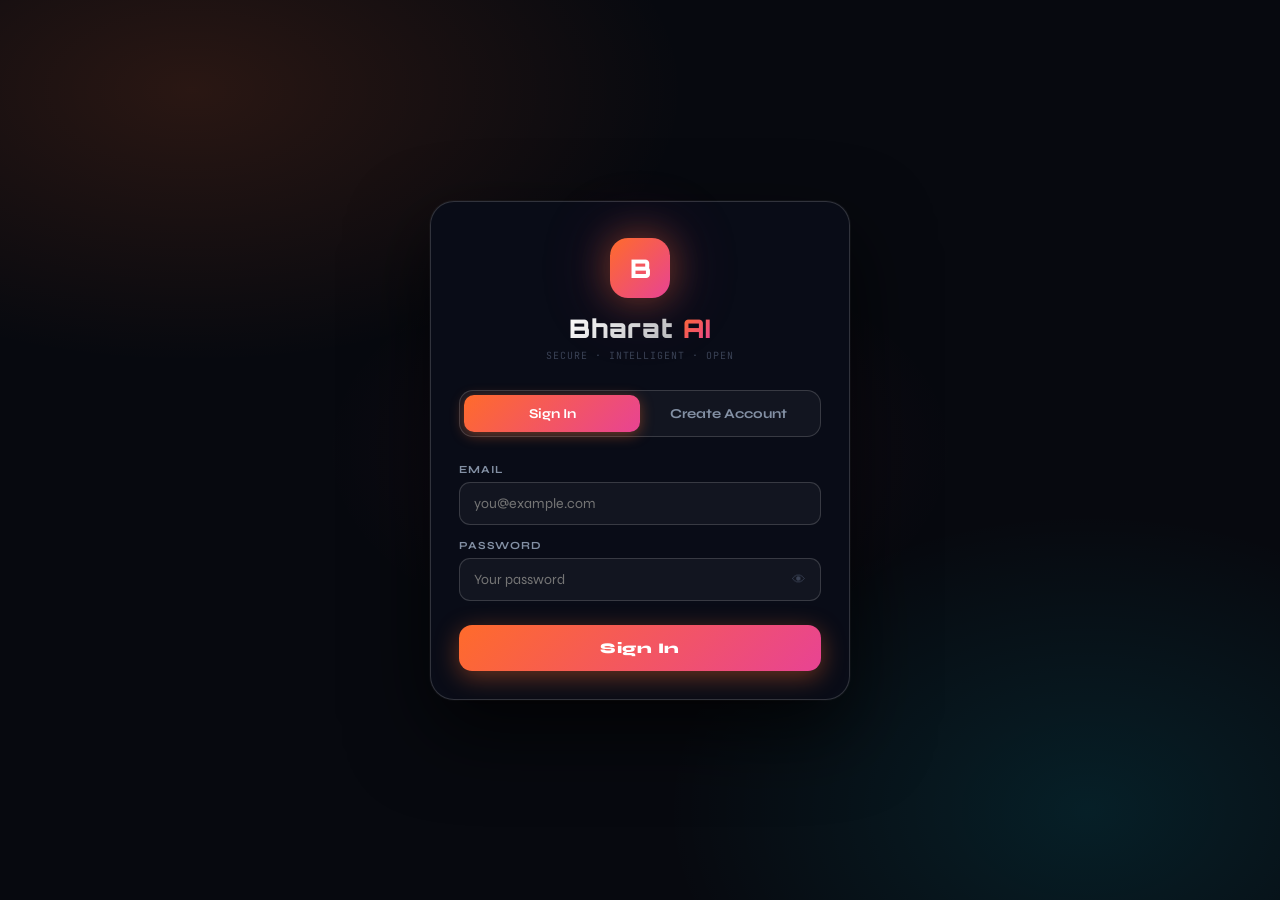
==== index.html @ 0ecaf89d "Rename BharatAI-nvidia.html to index.html" ====
<!DOCTYPE html>
<html lang="en">
<head>
<meta charset="UTF-8"/>
<meta name="viewport" content="width=device-width,initial-scale=1,viewport-fit=cover"/>
<title>Bharat AI</title>
<link href="https://fonts.googleapis.com/css2?family=Orbitron:wght@700;900&family=Syne:wght@400;600;700;800&family=JetBrains+Mono:wght@400;500&display=swap" rel="stylesheet"/>
<script src="https://www.gstatic.com/firebasejs/10.12.0/firebase-app-compat.js"></script>
<script src="https://www.gstatic.com/firebasejs/10.12.0/firebase-auth-compat.js"></script>
<style>
:root{
  --bg:#07090f;
  --bg2:#0e1120;
  --glass:rgba(255,255,255,0.04);
  --glass2:rgba(255,255,255,0.08);
  --border:rgba(255,255,255,0.09);
  --border2:rgba(255,255,255,0.16);
  --accent:#ff6b2b;
  --glow:rgba(255,107,43,0.4);
  --cyan:#00e5ff;
  --cyan-glow:rgba(0,229,255,0.3);
  --pink:#e84393;
  --t1:#eef0f8;
  --t2:#8390a4;
  --t3:#3a4255;
  --danger:#ff4a4a;
  --green:#00e5a0;
  --sw:280px;
  --th:56px;
  --fd:Syne,sans-serif;
  --fm:JetBrains Mono,monospace;
  --spring:cubic-bezier(.34,1.56,.64,1);
}
*,*::before,*::after{box-sizing:border-box;margin:0;padding:0;}
html,body{height:100%;-webkit-text-size-adjust:100%;}
body{
  font-family:var(--fd);
  background:var(--bg);
  color:var(--t1);
  height:100dvh;
  overflow:hidden;
  position:relative;
}
body::before{
  content:'';position:fixed;inset:0;pointer-events:none;z-index:0;
  background:
    radial-gradient(ellipse 65% 50% at 10% 5%, rgba(255,107,43,.09) 0%,transparent 55%),
    radial-gradient(ellipse 55% 65% at 90% 95%, rgba(0,229,255,.07) 0%,transparent 55%),
    radial-gradient(ellipse 40% 40% at 55% 45%, rgba(232,67,147,.04) 0%,transparent 55%);
}
::-webkit-scrollbar{width:3px;}
::-webkit-scrollbar-thumb{background:var(--border2);border-radius:99px;}

/* ── SIDEBAR ─────────────────────────────── */
#sidebar{
  position:fixed;top:0;left:0;bottom:0;
  width:var(--sw);
  background:rgba(7,9,15,.93);
  backdrop-filter:blur(28px);
  -webkit-backdrop-filter:blur(28px);
  border-right:1px solid var(--border);
  z-index:200;
  display:flex;flex-direction:column;
  transform:translateX(-100%);
  transition:transform .3s cubic-bezier(.4,0,.2,1);
  padding-bottom:env(safe-area-inset-bottom,0);
}
#sidebar.open{transform:translateX(0);}
.sb-head{
  display:flex;align-items:center;justify-content:space-between;
  padding:16px 14px 13px;
  border-bottom:1px solid var(--border);
}
.sb-logo{display:flex;align-items:center;gap:10px;}
.sb-logo-icon{
  width:32px;height:32px;
  background:linear-gradient(135deg,var(--accent),var(--pink));
  border-radius:8px;
  display:flex;align-items:center;justify-content:center;
  font-size:1rem;font-weight:900;color:#fff;
  box-shadow:0 0 16px var(--glow);
}
.sb-logo-text{font-family:var(--fd);font-weight:800;font-size:.95rem;letter-spacing:.04em;}
.sb-logo-text em{color:var(--accent);font-style:normal;}
.new-btn{
  margin:11px 10px;
  background:linear-gradient(135deg,var(--accent),var(--pink));
  border:none;color:#fff;
  font-family:var(--fd);font-weight:700;font-size:.85rem;
  padding:11px 14px;border-radius:12px;
  cursor:pointer;display:flex;align-items:center;gap:8px;
  box-shadow:0 4px 18px var(--glow);
  transition:opacity .2s,transform .15s;
}
.new-btn:hover{opacity:.88;transform:translateY(-1px);}
.hist-label{
  font-size:.58rem;letter-spacing:.14em;text-transform:uppercase;
  color:var(--t3);padding:8px 14px 4px;font-weight:700;
}
.hist-list{flex:1;overflow-y:auto;padding:0 8px;}
.hist-item{
  display:flex;align-items:center;gap:6px;
  padding:9px 10px;border-radius:10px;
  cursor:pointer;transition:background .15s;
}
.hist-item:hover{background:var(--glass2);}
.hist-item.active{background:rgba(255,107,43,.12);}
.hist-title{
  flex:1;font-size:.82rem;color:var(--t2);
  white-space:nowrap;overflow:hidden;text-overflow:ellipsis;
  transition:color .15s;
}
.hist-item:hover .hist-title,.hist-item.active .hist-title{color:var(--t1);}
.hist-del{
  background:none;border:none;color:var(--t3);
  font-size:.7rem;cursor:pointer;padding:2px 5px;border-radius:4px;
  opacity:0;transition:opacity .15s,color .15s;
}
.hist-item:hover .hist-del{opacity:1;}
.hist-del:hover{color:var(--danger);}
.sb-footer{
  padding:10px;border-top:1px solid var(--border);
  display:flex;flex-direction:column;gap:3px;
}
.sb-btn{
  background:none;border:none;color:var(--t2);font-family:var(--fd);
  font-size:.82rem;font-weight:600;cursor:pointer;
  padding:9px 12px;border-radius:10px;
  display:flex;align-items:center;gap:8px;
  transition:color .15s,background .15s;text-align:left;
}
.sb-btn:hover{color:var(--t1);background:var(--glass2);}
.sb-btn.danger{color:var(--danger);}
.sb-btn.danger:hover{background:rgba(255,74,74,.1);}
#overlay{
  position:fixed;inset:0;background:rgba(0,0,0,.65);
  z-index:199;opacity:0;pointer-events:none;transition:opacity .3s;
}
#overlay.on{opacity:1;pointer-events:all;}

/* ── MAIN ───────────────────────────────── */
.app{
  position:relative;z-index:1;
  height:100dvh;
  display:flex;flex-direction:column;
  overflow:hidden;
}

/* ── TOPBAR ─────────────────────────────── */
.topbar{
  height:var(--th);flex-shrink:0;
  display:flex;align-items:center;gap:8px;
  padding:0 10px;
  padding-top:env(safe-area-inset-top,0);
  background:rgba(7,9,15,.8);
  backdrop-filter:blur(20px);-webkit-backdrop-filter:blur(20px);
  border-bottom:1px solid var(--border);
}
.tb-icon{
  background:none;border:none;color:var(--t2);
  cursor:pointer;padding:7px;border-radius:8px;
  display:flex;align-items:center;justify-content:center;
  transition:color .15s,background .15s;
  flex-shrink:0;
}
.tb-icon:hover{color:var(--t1);background:var(--glass2);}
.tb-icon svg{width:20px;height:20px;}
.tb-title{
  flex:1;font-size:.88rem;font-weight:700;
  white-space:nowrap;overflow:hidden;text-overflow:ellipsis;
  letter-spacing:.01em;
}
.auto-pill{
  display:flex;align-items:center;gap:5px;
  background:rgba(0,229,255,.07);
  border:1px solid rgba(0,229,255,.2);
  border-radius:99px;padding:3px 10px;
  flex-shrink:0;
}
.auto-dot{
  width:6px;height:6px;background:var(--cyan);
  border-radius:50%;animation:pdot 2s ease-in-out infinite;
}
@keyframes pdot{0%,100%{opacity:1;transform:scale(1);}50%{opacity:.4;transform:scale(.7);}}
.auto-txt{font-family:var(--fm);font-size:.6rem;color:var(--cyan);letter-spacing:.06em;}

/* model info toast bar */
#modelBar{
  flex-shrink:0;display:none;
  align-items:center;gap:8px;
  padding:5px 14px;
  background:rgba(0,229,255,.05);
  border-bottom:1px solid rgba(0,229,255,.1);
}
#modelBar span{font-family:var(--fm);font-size:.7rem;color:var(--cyan);flex:1;}
#modelBar button{background:none;border:none;color:var(--t3);cursor:pointer;font-size:.8rem;padding:2px 4px;border-radius:4px;}
#modelBar button:hover{color:var(--t1);}

/* ── CHAT WINDOW ────────────────────────── */
#chatWin{
  flex:1;overflow-y:auto;overflow-x:hidden;
  padding:16px 14px 8px;
  display:flex;flex-direction:column;
  scroll-behavior:smooth;
}

/* ── WELCOME SCREEN ─────────────────────── */
#welcome{
  flex:1;display:flex;align-items:center;justify-content:center;
  animation:fadeUp .6s ease;
}
.wlc{
  display:flex;flex-direction:column;align-items:center;
  text-align:center;padding:20px 16px;max-width:480px;width:100%;
}
.wlc-hex{
  width:80px;height:80px;margin-bottom:18px;
  animation:hexglow 4s ease-in-out infinite;
  filter:drop-shadow(0 0 20px var(--glow)) drop-shadow(0 0 40px var(--cyan-glow));
}
@keyframes hexglow{
  0%,100%{filter:drop-shadow(0 0 14px var(--glow)) drop-shadow(0 0 28px var(--cyan-glow));transform:scale(1);}
  50%{filter:drop-shadow(0 0 32px var(--glow)) drop-shadow(0 0 52px var(--cyan-glow));transform:scale(1.04);}
}
.wlc-title{
  font-family:Orbitron,sans-serif;font-weight:900;
  font-size:clamp(2.4rem,10vw,4rem);
  line-height:1;letter-spacing:.02em;margin-bottom:10px;
}
.wlc-title .w1{
  background:linear-gradient(135deg,#fff 0%,rgba(255,255,255,.7) 100%);
  -webkit-background-clip:text;-webkit-text-fill-color:transparent;background-clip:text;
}
.wlc-title .w2{
  background:linear-gradient(135deg,var(--accent) 0%,var(--pink) 100%);
  -webkit-background-clip:text;-webkit-text-fill-color:transparent;background-clip:text;
}
.wlc-sub{color:var(--t2);font-size:.88rem;margin-bottom:20px;}
.wlc-feats{display:flex;flex-wrap:wrap;gap:6px;justify-content:center;margin-bottom:22px;}
.feat-pill{
  font-family:var(--fm);font-size:.6rem;
  background:var(--glass);border:1px solid var(--border2);
  padding:4px 10px;border-radius:99px;color:var(--t2);
}
.chips{display:flex;flex-wrap:wrap;gap:7px;justify-content:center;}
.chip{
  background:var(--glass);border:1px solid var(--border2);
  color:var(--t2);font-family:var(--fd);font-size:.78rem;
  padding:7px 13px;border-radius:20px;cursor:pointer;
  transition:all .2s;backdrop-filter:blur(8px);
}
.chip:hover{background:var(--glass2);border-color:rgba(255,107,43,.5);color:var(--t1);transform:translateY(-2px);}

/* ── MESSAGES ───────────────────────────── */
#msgs{display:flex;flex-direction:column;gap:14px;padding-bottom:4px;}
.msg{
  display:flex;gap:9px;
  animation:fadeUp .3s ease forwards;opacity:0;
}
.msg.user{flex-direction:row-reverse;}
@keyframes fadeUp{from{opacity:0;transform:translateY(12px);}to{opacity:1;transform:translateY(0);}}
.av{
  width:30px;height:30px;border-radius:50%;flex-shrink:0;
  display:flex;align-items:center;justify-content:center;
  font-size:.78rem;font-weight:800;margin-top:2px;
}
.av.u{background:linear-gradient(135deg,var(--accent),var(--pink));color:#fff;}
.av.a{background:rgba(0,229,255,.1);border:1px solid rgba(0,229,255,.25);color:var(--cyan);}
.bwrap{display:flex;flex-direction:column;max-width:min(75%,520px);gap:4px;}
.msg.user .bwrap{align-items:flex-end;}
.msg.assistant .bwrap{align-items:flex-start;}
.bub{
  padding:11px 15px;border-radius:18px;
  font-size:.88rem;line-height:1.7;word-break:break-word;
}
.bub.user{
  background:linear-gradient(135deg,var(--accent),var(--pink));
  color:#fff;border-bottom-right-radius:5px;
  box-shadow:0 4px 16px rgba(255,107,43,.3);
}
.bub.assistant{
  background:rgba(255,255,255,.04);
  border:1px solid var(--border);
  backdrop-filter:blur(8px);
  color:var(--t1);border-bottom-left-radius:5px;
}
.bmeta{
  font-size:.62rem;color:var(--t3);font-family:var(--fm);
  padding:0 4px;display:flex;align-items:center;gap:8px;flex-wrap:wrap;
}
.bact{display:flex;gap:3px;opacity:0;transition:opacity .2s;}
.bwrap:hover .bact{opacity:1;}
.bact-btn{
  background:none;border:none;cursor:pointer;color:var(--t3);
  font-size:.65rem;padding:2px 5px;border-radius:4px;
  font-family:var(--fm);transition:color .15s,background .15s;
}
.bact-btn:hover{color:var(--t1);background:var(--glass2);}
.bimg{
  max-width:100%;max-height:240px;border-radius:12px;
  cursor:pointer;object-fit:cover;display:block;margin-bottom:6px;
  border:1px solid var(--border);transition:transform .2s;
}
.bimg:hover{transform:scale(1.01);}
.bfile{
  display:inline-flex;align-items:center;gap:6px;
  background:var(--glass2);border:1px solid var(--border2);
  border-radius:7px;padding:4px 9px;
  font-family:var(--fm);font-size:.68rem;color:var(--t2);margin-bottom:6px;
}
/* Markdown inside bubbles */
.bub pre{
  background:rgba(0,0,0,.6);border:1px solid var(--border2);
  border-radius:7px;padding:11px;overflow-x:auto;
  margin:9px 0 4px;font-family:var(--fm);font-size:.77rem;line-height:1.55;
}
.bub code{
  font-family:var(--fm);font-size:.82em;
  background:rgba(255,255,255,.08);padding:1px 5px;border-radius:4px;
}
.bub pre code{background:none;padding:0;}
.bub p{margin:0 0 7px;}.bub p:last-child{margin:0;}
.bub ul,.bub ol{padding-left:16px;margin:5px 0;}
.bub li{margin:3px 0;}
.bub h1,.bub h2,.bub h3{font-family:var(--fd);margin:10px 0 5px;font-weight:700;}
.bub blockquote{border-left:3px solid var(--accent);padding-left:10px;color:var(--t2);margin:7px 0;font-style:italic;}
.bub strong{font-weight:700;}
.bub em{font-style:italic;opacity:.85;}
.bub hr{border:none;border-top:1px solid var(--border);margin:9px 0;}
.cur::after{content:'▋';color:var(--cyan);animation:bl .75s step-end infinite;}
@keyframes bl{0%,100%{opacity:1;}50%{opacity:0;}}
.tdots{display:flex;gap:4px;align-items:center;padding:11px 14px;}
.tdot{
  width:6px;height:6px;background:var(--t3);border-radius:50%;
  animation:tb 1.4s ease-in-out infinite;
}
.tdot:nth-child(2){animation-delay:.2s;}.tdot:nth-child(3){animation-delay:.4s;}
@keyframes tb{0%,60%,100%{transform:translateY(0);opacity:.4;}30%{transform:translateY(-6px);opacity:1;}}
.errmsg{
  font-family:var(--fm);font-size:.77rem;color:#ff7070;
  background:rgba(255,74,74,.08);border:1px solid rgba(255,74,74,.2);
  border-radius:10px;padding:10px 13px;
}

/* ── ATTACHMENT BAR ─────────────────────── */
#attBar{
  flex-shrink:0;display:none;
  align-items:center;gap:8px;
  padding:7px 12px;
  background:rgba(7,9,15,.85);
  border-top:1px solid var(--border);
}
.att-list{flex:1;display:flex;flex-wrap:wrap;gap:5px;overflow:hidden;max-height:66px;}
.att-chip{
  display:flex;align-items:center;gap:5px;
  background:var(--glass2);border:1px solid var(--border2);
  border-radius:7px;padding:4px 7px;
  font-family:var(--fm);font-size:.66rem;color:var(--t2);max-width:160px;
}
.att-thumb{width:26px;height:26px;border-radius:4px;object-fit:cover;flex-shrink:0;}
.att-name{white-space:nowrap;overflow:hidden;text-overflow:ellipsis;}
.att-rm{background:none;border:none;cursor:pointer;color:var(--t3);font-size:.65rem;padding:1px 3px;border-radius:3px;transition:color .15s;}
.att-rm:hover{color:var(--danger);}
#clearAtt{background:none;border:none;cursor:pointer;color:var(--t3);font-size:.82rem;padding:4px;border-radius:6px;transition:color .15s;}
#clearAtt:hover{color:var(--danger);}

/* ── INPUT AREA ─────────────────────────── */
.input-area{
  flex-shrink:0;
  padding:9px 12px;
  padding-bottom:max(9px,env(safe-area-inset-bottom,9px));
  background:rgba(7,9,15,.9);
  backdrop-filter:blur(20px);-webkit-backdrop-filter:blur(20px);
  border-top:1px solid var(--border);
}
.input-row{
  display:flex;align-items:flex-end;gap:7px;
  background:var(--glass);
  border:1px solid var(--border2);
  border-radius:24px;
  padding:6px 6px 6px 10px;
  transition:border-color .2s,box-shadow .2s;
}
.input-row:focus-within{
  border-color:rgba(255,107,43,.5);
  box-shadow:0 0 0 3px rgba(255,107,43,.1);
}
.att-btns{display:flex;gap:1px;align-items:flex-end;padding-bottom:3px;}
.att-btn{
  background:none;border:none;color:var(--t3);cursor:pointer;
  padding:5px;border-radius:7px;display:flex;align-items:center;
  transition:color .18s,background .18s;
}
.att-btn svg{width:18px;height:18px;}
.att-btn:hover{color:var(--cyan);background:rgba(0,229,255,.07);}
#msgInput{
  flex:1;background:none;border:none;outline:none;
  color:var(--t1);font-family:var(--fd);font-size:.88rem;
  resize:none;max-height:150px;line-height:1.55;
  padding:5px 0;caret-color:var(--accent);
}
#msgInput::placeholder{color:var(--t3);}
#sendBtn{
  width:38px;height:38px;flex-shrink:0;border-radius:50%;
  background:linear-gradient(135deg,var(--accent),var(--pink));
  border:none;color:#fff;cursor:pointer;
  display:flex;align-items:center;justify-content:center;
  box-shadow:0 2px 14px var(--glow);
  transition:transform .15s,box-shadow .2s,opacity .2s;
}
#sendBtn:hover{transform:scale(1.08);box-shadow:0 4px 24px var(--glow);}
#sendBtn:active{transform:scale(.94);}
#sendBtn:disabled{opacity:.35;cursor:not-allowed;transform:none;}
#sendBtn svg{width:15px;height:15px;}
#sendBtn.stop{
  background:rgba(255,74,74,.15);
  border:1px solid rgba(255,74,74,.4);box-shadow:none;
}
.input-hint{
  text-align:center;font-size:.6rem;color:var(--t3);
  font-family:var(--fm);margin-top:5px;
}

/* ── SETTINGS MODAL ─────────────────────── */
#settingsModal{
  position:fixed;inset:0;
  background:rgba(0,0,0,.75);
  backdrop-filter:blur(12px);-webkit-backdrop-filter:blur(12px);
  z-index:300;
  display:flex;align-items:flex-end;justify-content:center;
  opacity:0;pointer-events:none;transition:opacity .3s;
}
#settingsModal.on{opacity:1;pointer-events:all;}
.modal{
  width:100%;max-width:520px;max-height:91dvh;
  background:rgba(10,13,24,.97);
  border:1px solid var(--border2);border-bottom:none;
  border-radius:22px 22px 0 0;
  backdrop-filter:blur(32px);
  display:flex;flex-direction:column;overflow:hidden;
  transform:translateY(50px);
  transition:transform .4s var(--spring);
  padding-bottom:env(safe-area-inset-bottom,0);
}
#settingsModal.on .modal{transform:translateY(0);}
.modal-head{
  display:flex;align-items:center;justify-content:space-between;
  padding:17px 18px 13px;border-bottom:1px solid var(--border);
}
.modal-head h2{font-family:var(--fd);font-weight:800;font-size:1rem;}
.modal-body{overflow-y:auto;padding:14px 18px;display:flex;flex-direction:column;gap:10px;}
.modal-foot{
  padding:12px 18px;border-top:1px solid var(--border);
  display:flex;gap:8px;justify-content:flex-end;
}
.sec-lbl{
  font-size:.58rem;letter-spacing:.14em;text-transform:uppercase;
  color:var(--accent);font-weight:800;
  padding-bottom:5px;border-bottom:1px solid rgba(255,107,43,.15);
  margin-top:6px;
}
.flbl{
  font-size:.7rem;letter-spacing:.05em;text-transform:uppercase;
  color:var(--t2);font-weight:700;
  display:flex;align-items:center;justify-content:space-between;
}
.flbl span{font-family:var(--fm);color:var(--accent);text-transform:none;letter-spacing:0;font-size:.78rem;}
.finput,.fselect,.ftarea{
  width:100%;background:var(--glass);
  border:1px solid var(--border2);border-radius:10px;
  color:var(--t1);font-family:var(--fd);font-size:.86rem;
  padding:9px 12px;outline:none;
  transition:border-color .2s,box-shadow .2s;
  -webkit-appearance:none;appearance:none;
}
.finput:focus,.fselect:focus,.ftarea:focus{
  border-color:var(--accent);box-shadow:0 0 0 3px rgba(255,107,43,.1);
}
.fselect{cursor:pointer;}
.ftarea{resize:vertical;min-height:68px;line-height:1.55;}
.key-row{display:flex;align-items:center;gap:6px;}
.key-row .finput{flex:1;}
.key-eye{background:none;border:none;cursor:pointer;color:var(--t2);font-size:.9rem;padding:5px;border-radius:6px;transition:color .15s;}
.key-eye:hover{color:var(--t1);}
.hint-txt{font-size:.65rem;color:var(--t3);font-family:var(--fm);}
.frange{
  width:100%;-webkit-appearance:none;appearance:none;
  height:4px;background:var(--border2);border-radius:99px;outline:none;
}
.frange::-webkit-slider-thumb{
  -webkit-appearance:none;width:18px;height:18px;
  background:var(--accent);border-radius:50%;cursor:pointer;
  box-shadow:0 0 8px var(--glow);
}
.rlabels{display:flex;justify-content:space-between;font-size:.6rem;color:var(--t3);font-family:var(--fm);}
/* auto toggle */
.tog-row{
  display:flex;align-items:center;gap:12px;
  background:var(--glass);border:1px solid var(--border2);
  border-radius:10px;padding:10px 12px;
}
.tog-info{flex:1;}
.tog-title{display:block;font-size:.86rem;font-weight:600;margin-bottom:2px;}
.tog-desc{font-family:var(--fm);font-size:.66rem;color:var(--t2);}
.toggle{position:relative;width:42px;height:23px;flex-shrink:0;cursor:pointer;}
.toggle input{opacity:0;width:0;height:0;position:absolute;}
.ttrack{
  position:absolute;inset:0;background:var(--border2);border-radius:99px;
  transition:background .25s;
}
.ttrack::after{
  content:'';position:absolute;top:3px;left:3px;
  width:17px;height:17px;background:#fff;border-radius:50%;
  transition:transform .25s var(--spring);
  box-shadow:0 1px 4px rgba(0,0,0,.4);
}
.toggle input:checked~.ttrack{background:var(--accent);}
.toggle input:checked~.ttrack::after{transform:translateX(19px);}
/* preset chips */
.presets{display:flex;flex-wrap:wrap;gap:5px;}
.pchip{
  background:var(--glass);border:1px solid var(--border2);
  color:var(--t2);font-size:.74rem;
  padding:5px 11px;border-radius:99px;cursor:pointer;
  transition:all .2s;font-family:var(--fd);
}
.pchip:hover,.pchip.on{background:rgba(255,107,43,.1);border-color:var(--accent);color:var(--accent);}
/* buttons */
.btn-p{
  background:linear-gradient(135deg,var(--accent),var(--pink));
  border:none;color:#fff;font-family:var(--fd);font-weight:700;
  font-size:.86rem;padding:10px 22px;border-radius:10px;
  cursor:pointer;box-shadow:0 4px 14px var(--glow);
  transition:opacity .2s,transform .15s;
}
.btn-p:hover{opacity:.88;transform:translateY(-1px);}
.btn-s{
  background:var(--glass2);border:1px solid var(--border2);
  color:var(--t2);font-family:var(--fd);font-weight:700;
  font-size:.86rem;padding:10px 22px;border-radius:10px;cursor:pointer;
  transition:all .2s;
}
.btn-s:hover{color:var(--t1);}
.mclose{background:none;border:none;cursor:pointer;color:var(--t2);font-size:.9rem;padding:7px;border-radius:7px;transition:color .15s,background .15s;}
.mclose:hover{color:var(--t1);background:var(--glass2);}

/* ── LIGHTBOX ───────────────────────────── */
#lightbox{
  position:fixed;inset:0;z-index:500;
  display:none;align-items:center;justify-content:center;
}
.lb-bg{position:absolute;inset:0;background:rgba(0,0,0,.9);backdrop-filter:blur(14px);cursor:pointer;}
#lbImg{position:relative;max-width:92vw;max-height:88vh;border-radius:14px;border:1px solid var(--border2);object-fit:contain;}

/* ── TOAST ──────────────────────────────── */
#toast{
  position:fixed;bottom:76px;left:50%;
  transform:translateX(-50%) translateY(8px);
  background:rgba(12,16,28,.97);border:1px solid var(--border2);
  border-radius:10px;padding:8px 16px;
  font-family:var(--fm);font-size:.75rem;color:var(--t1);
  z-index:600;opacity:0;pointer-events:none;
  transition:all .28s ease;white-space:nowrap;
}
#toast.on{opacity:1;transform:translateX(-50%) translateY(0);}
#toast.ok{border-color:rgba(0,229,160,.4);color:var(--green);}
#toast.err{border-color:rgba(255,74,74,.4);color:#ff7070;}

/* ── DESKTOP ────────────────────────────── */
@media(min-width:768px){
  #sidebar{transform:translateX(0)!important;}
  #closeSb,#overlay{display:none!important;}
  #openSb{display:none;}
  .app{margin-left:var(--sw);}
  #chatWin{padding:24px 60px 8px;}
  #settingsModal{align-items:center;}
  .modal{border-radius:18px;border-bottom:1px solid var(--border2);max-height:82dvh;}
}

/* ══ AUTH SCREEN ══════════════════════════ */
#authScreen{
  position:fixed;inset:0;z-index:1000;
  display:flex;align-items:center;justify-content:center;
  background:var(--bg);padding:20px;
}
#authScreen::before{
  content:'';position:absolute;inset:0;pointer-events:none;
  background:
    radial-gradient(ellipse 70% 55% at 15% 10%,rgba(255,107,43,.14) 0%,transparent 55%),
    radial-gradient(ellipse 60% 60% at 85% 90%,rgba(0,229,255,.10) 0%,transparent 55%),
    radial-gradient(ellipse 45% 40% at 50% 50%,rgba(232,67,147,.07) 0%,transparent 55%);
}
.auth-card{
  position:relative;z-index:1;
  width:100%;max-width:420px;
  background:rgba(10,13,24,.98);
  border:1px solid var(--border2);border-radius:24px;
  padding:36px 28px 28px;
  box-shadow:0 32px 80px rgba(0,0,0,.7),0 0 0 1px rgba(255,255,255,.04);
  animation:fadeUp .5s ease;
}
.auth-logo{display:flex;flex-direction:column;align-items:center;margin-bottom:28px;}
.auth-logo-icon{
  width:60px;height:60px;margin-bottom:14px;
  background:linear-gradient(135deg,var(--accent),var(--pink));
  border-radius:18px;display:flex;align-items:center;justify-content:center;
  font-family:Orbitron,sans-serif;font-weight:900;font-size:1.6rem;color:#fff;
  box-shadow:0 0 36px var(--glow),0 0 70px rgba(232,67,147,.25);
  animation:hexglow 4s ease-in-out infinite;
}
.auth-logo-title{font-family:Orbitron,sans-serif;font-weight:900;font-size:1.6rem;letter-spacing:.04em;}
.auth-logo-title .w1{
  background:linear-gradient(135deg,#fff,rgba(255,255,255,.7));
  -webkit-background-clip:text;-webkit-text-fill-color:transparent;background-clip:text;
}
.auth-logo-title .w2{
  background:linear-gradient(135deg,var(--accent),var(--pink));
  -webkit-background-clip:text;-webkit-text-fill-color:transparent;background-clip:text;
}
.auth-logo-sub{font-family:var(--fm);font-size:.62rem;color:var(--t3);margin-top:5px;letter-spacing:.1em;}
.auth-tabs{
  display:flex;background:var(--glass);
  border:1px solid var(--border2);border-radius:14px;
  padding:4px;margin-bottom:26px;
}
.auth-tab{
  flex:1;border:none;background:none;
  color:var(--t2);font-family:var(--fd);font-weight:700;font-size:.85rem;
  padding:10px;border-radius:10px;cursor:pointer;transition:all .22s;
}
.auth-tab.active{
  background:linear-gradient(135deg,var(--accent),var(--pink));
  color:#fff;box-shadow:0 3px 14px var(--glow);
}
.auth-field{display:flex;flex-direction:column;gap:6px;margin-bottom:14px;}
.auth-label{font-size:.68rem;letter-spacing:.08em;text-transform:uppercase;color:var(--t2);font-weight:700;}
.auth-input-wrap{position:relative;}
.auth-input{
  width:100%;background:rgba(255,255,255,.04);
  border:1px solid var(--border2);border-radius:11px;
  color:var(--t1);font-family:var(--fd);font-size:.88rem;
  padding:12px 42px 12px 14px;outline:none;
  transition:border-color .2s,box-shadow .2s;
}
.auth-input:focus{border-color:var(--accent);box-shadow:0 0 0 3px rgba(255,107,43,.13);}
.auth-eye{
  position:absolute;right:12px;top:50%;transform:translateY(-50%);
  background:none;border:none;cursor:pointer;
  color:var(--t3);font-size:.85rem;padding:3px;
  border-radius:5px;transition:color .15s;
}
.auth-eye:hover{color:var(--t1);}
.auth-submit{
  width:100%;margin-top:10px;
  background:linear-gradient(135deg,var(--accent),var(--pink));
  border:none;color:#fff;font-family:var(--fd);font-weight:800;
  font-size:.92rem;padding:14px;border-radius:13px;
  cursor:pointer;letter-spacing:.03em;
  box-shadow:0 6px 24px var(--glow);
  transition:opacity .2s,transform .15s,box-shadow .2s;
}
.auth-submit:hover:not(:disabled){opacity:.9;transform:translateY(-1px);box-shadow:0 10px 32px var(--glow);}
.auth-submit:active:not(:disabled){transform:translateY(0);}
.auth-submit:disabled{opacity:.5;cursor:not-allowed;transform:none;}
.auth-err{
  font-family:var(--fm);font-size:.72rem;color:#ff7070;
  background:rgba(255,74,74,.09);border:1px solid rgba(255,74,74,.25);
  border-radius:9px;padding:10px 13px;margin-top:4px;display:none;
}
.auth-err.on{display:block;}
@keyframes spin{to{transform:rotate(360deg);}}
.auth-spin{
  display:inline-block;width:13px;height:13px;
  border:2px solid rgba(255,255,255,.3);border-top-color:#fff;
  border-radius:50%;animation:spin .7s linear infinite;
  vertical-align:middle;margin-right:7px;
}
/* Sidebar user chip */
.sb-user{
  display:flex;align-items:center;gap:9px;
  padding:9px 12px;background:var(--glass);
  border:1px solid var(--border2);border-radius:12px;margin-bottom:4px;
}
.sb-user-av{
  width:30px;height:30px;border-radius:50%;flex-shrink:0;
  background:linear-gradient(135deg,var(--accent),var(--pink));
  display:flex;align-items:center;justify-content:center;
  font-size:.78rem;font-weight:800;color:#fff;
}
.sb-user-info{flex:1;overflow:hidden;}
.sb-user-name{font-size:.78rem;font-weight:700;color:var(--t1);white-space:nowrap;overflow:hidden;text-overflow:ellipsis;}
.sb-user-email{font-family:var(--fm);font-size:.59rem;color:var(--t3);white-space:nowrap;overflow:hidden;text-overflow:ellipsis;}
</style>
</head>
<body>

<!-- AUTH SCREEN -->
<div id="authScreen">
  <div class="auth-card">
    <div class="auth-logo">
      <div class="auth-logo-icon">B</div>
      <div class="auth-logo-title"><span class="w1">Bharat</span> <span class="w2">AI</span></div>
      <div class="auth-logo-sub">SECURE · INTELLIGENT · OPEN</div>
    </div>
    <div class="auth-tabs">
      <button class="auth-tab active" id="tabSignIn" onclick="switchAuthTab('signin')">Sign In</button>
      <button class="auth-tab" id="tabSignUp" onclick="switchAuthTab('signup')">Create Account</button>
    </div>

    <!-- SIGN IN -->
    <div id="formSignIn">
      <div class="auth-field">
        <div class="auth-label">Email</div>
        <input type="email" class="auth-input" id="siEmail" placeholder="you@example.com" autocomplete="email"/>
      </div>
      <div class="auth-field">
        <div class="auth-label">Password</div>
        <div class="auth-input-wrap">
          <input type="password" class="auth-input" id="siPass" placeholder="Your password" autocomplete="current-password"/>
          <button class="auth-eye" onclick="authTogglePw('siPass',this)" type="button">👁</button>
        </div>
      </div>
      <div class="auth-err" id="siErr"></div>
      <button class="auth-submit" id="siBtn" onclick="doSignIn()" type="button">Sign In</button>
    </div>

    <!-- SIGN UP -->
    <div id="formSignUp" style="display:none">
      <div class="auth-field">
        <div class="auth-label">Display Name</div>
        <input type="text" class="auth-input" id="suName" placeholder="Your name" autocomplete="name"/>
      </div>
      <div class="auth-field">
        <div class="auth-label">Email</div>
        <input type="email" class="auth-input" id="suEmail" placeholder="you@example.com" autocomplete="email"/>
      </div>
      <div class="auth-field">
        <div class="auth-label">Password</div>
        <div class="auth-input-wrap">
          <input type="password" class="auth-input" id="suPass" placeholder="Min 6 characters" autocomplete="new-password"/>
          <button class="auth-eye" onclick="authTogglePw('suPass',this)" type="button">👁</button>
        </div>
      </div>
      <div class="auth-field">
        <div class="auth-label">Confirm Password</div>
        <div class="auth-input-wrap">
          <input type="password" class="auth-input" id="suPass2" placeholder="Repeat password" autocomplete="new-password"/>
          <button class="auth-eye" onclick="authTogglePw('suPass2',this)" type="button">👁</button>
        </div>
      </div>
      <div class="auth-err" id="suErr"></div>
      <button class="auth-submit" id="suBtn" onclick="doSignUp()" type="button">Create Account</button>
    </div>
  </div>
</div>

<!-- SIDEBAR -->
<aside id="sidebar">
  <div class="sb-head">
    <div class="sb-logo">
      <div class="sb-logo-icon">B</div>
      <div class="sb-logo-text">BHARAT <em>AI</em></div>
    </div>
    <button class="mclose" id="closeSb">✕</button>
  </div>
  <button class="new-btn" id="newBtn">
    <svg width="15" height="15" viewBox="0 0 24 24" fill="none" stroke="currentColor" stroke-width="3" stroke-linecap="round"><line x1="12" y1="5" x2="12" y2="19"/><line x1="5" y1="12" x2="19" y2="12"/></svg>
    New Chat
  </button>
  <div class="hist-label">HISTORY</div>
  <div class="hist-list" id="histList"></div>
  <div class="sb-footer">
    <div class="sb-user" id="sbUserChip">
      <div class="sb-user-av" id="sbUserAv">?</div>
      <div class="sb-user-info">
        <div class="sb-user-name" id="sbUserName">—</div>
        <div class="sb-user-email" id="sbUserEmail">—</div>
      </div>
    </div>
    <button class="sb-btn" id="openSet">
      <svg width="15" height="15" viewBox="0 0 24 24" fill="none" stroke="currentColor" stroke-width="2" stroke-linecap="round"><circle cx="12" cy="12" r="3"/><path d="M19.4 15a1.65 1.65 0 0 0 .33 1.82l.06.06a2 2 0 0 1-2.83 2.83l-.06-.06a1.65 1.65 0 0 0-1.82-.33 1.65 1.65 0 0 0-1 1.51V21a2 2 0 0 1-4 0v-.09A1.65 1.65 0 0 0 9 19.4a1.65 1.65 0 0 0-1.82.33l-.06.06a2 2 0 0 1-2.83-2.83l.06-.06A1.65 1.65 0 0 0 4.68 15a1.65 1.65 0 0 0-1.51-1H3a2 2 0 0 1 0-4h.09A1.65 1.65 0 0 0 4.6 9a1.65 1.65 0 0 0-.33-1.82l-.06-.06a2 2 0 0 1 2.83-2.83l.06.06A1.65 1.65 0 0 0 9 4.68a1.65 1.65 0 0 0 1-1.51V3a2 2 0 0 1 4 0v.09a1.65 1.65 0 0 0 1 1.51 1.65 1.65 0 0 0 1.82-.33l.06-.06a2 2 0 0 1 2.83 2.83l-.06.06A1.65 1.65 0 0 0 19.4 9a1.65 1.65 0 0 0 1.51 1H21a2 2 0 0 1 0 4h-.09a1.65 1.65 0 0 0-1.51 1z"/></svg>
      Settings
    </button>
    <button class="sb-btn danger" id="clearAllBtn">
      <svg width="15" height="15" viewBox="0 0 24 24" fill="none" stroke="currentColor" stroke-width="2" stroke-linecap="round"><polyline points="3 6 5 6 21 6"/><path d="M19 6l-1 14H6L5 6"/><path d="M10 11v6M14 11v6"/></svg>
      Clear All
    </button>
    <button class="sb-btn danger" id="signOutBtn">
      <svg width="15" height="15" viewBox="0 0 24 24" fill="none" stroke="currentColor" stroke-width="2" stroke-linecap="round"><path d="M9 21H5a2 2 0 0 1-2-2V5a2 2 0 0 1 2-2h4"/><polyline points="16 17 21 12 16 7"/><line x1="21" y1="12" x2="9" y2="12"/></svg>
      Sign Out
    </button>
  </div>
</aside>
<div id="overlay"></div>

<!-- MAIN -->
<div class="app">
  <!-- Topbar -->
  <div class="topbar">
    <button class="tb-icon" id="openSb" aria-label="Menu">
      <svg viewBox="0 0 24 24" fill="none" stroke="currentColor" stroke-width="2.2" stroke-linecap="round"><line x1="3" y1="6" x2="21" y2="6"/><line x1="3" y1="12" x2="21" y2="12"/><line x1="3" y1="18" x2="21" y2="18"/></svg>
    </button>
    <div class="tb-title" id="chatTitle">New Chat</div>
    <div class="auto-pill" id="autoPill">
      <div class="auto-dot"></div>
      <div class="auto-txt" id="autoTxt">AUTO</div>
    </div>
    <button class="tb-icon" id="openSetTop" aria-label="Settings">
      <svg viewBox="0 0 24 24" fill="none" stroke="currentColor" stroke-width="2" stroke-linecap="round"><circle cx="12" cy="12" r="3"/><path d="M19.4 15a1.65 1.65 0 0 0 .33 1.82l.06.06a2 2 0 0 1-2.83 2.83l-.06-.06a1.65 1.65 0 0 0-1.82-.33 1.65 1.65 0 0 0-1 1.51V21a2 2 0 0 1-4 0v-.09A1.65 1.65 0 0 0 9 19.4a1.65 1.65 0 0 0-1.82.33l-.06.06a2 2 0 0 1-2.83-2.83l.06-.06A1.65 1.65 0 0 0 4.68 15a1.65 1.65 0 0 0-1.51-1H3a2 2 0 0 1 0-4h.09A1.65 1.65 0 0 0 4.6 9a1.65 1.65 0 0 0-.33-1.82l-.06-.06a2 2 0 0 1 2.83-2.83l.06.06A1.65 1.65 0 0 0 9 4.68a1.65 1.65 0 0 0 1-1.51V3a2 2 0 0 1 4 0v.09a1.65 1.65 0 0 0 1 1.51 1.65 1.65 0 0 0 1.82-.33l.06-.06a2 2 0 0 1 2.83 2.83l-.06.06A1.65 1.65 0 0 0 19.4 9a1.65 1.65 0 0 0 1.51 1H21a2 2 0 0 1 0 4h-.09a1.65 1.65 0 0 0-1.51 1z"/></svg>
    </button>
  </div>

  <!-- Model info bar -->
  <div id="modelBar">
    <span id="modelBarTxt"></span>
    <button onclick="document.getElementById('modelBar').style.display='none'">✕</button>
  </div>

  <!-- Chat window -->
  <div id="chatWin">
    <!-- Welcome -->
    <div id="welcome">
      <div class="wlc">
        <svg class="wlc-hex" viewBox="0 0 80 80" fill="none">
          <polygon points="40,4 72,22 72,58 40,76 8,58 8,22" fill="none" stroke="url(#hg)" stroke-width="2"/>
          <polygon points="40,16 62,29 62,51 40,64 18,51 18,29" fill="url(#hf)" opacity="0.25"/>
          <defs>
            <linearGradient id="hg" x1="0" y1="0" x2="80" y2="80">
              <stop offset="0%" stop-color="#ff6b2b"/><stop offset="100%" stop-color="#00e5ff"/>
            </linearGradient>
            <linearGradient id="hf" x1="0" y1="0" x2="80" y2="80">
              <stop offset="0%" stop-color="#ff6b2b"/><stop offset="100%" stop-color="#00e5ff"/>
            </linearGradient>
          </defs>
        </svg>
        <div class="wlc-title">
          <span class="w1">Bharat</span> <span class="w2">AI</span>
        </div>
        <p class="wlc-sub">Open intelligence · Auto model selection · Vision &amp; files</p>
        <div class="wlc-feats">
          <span class="feat-pill">🤖 Auto Model</span>
          <span class="feat-pill">👁 Vision</span>
          <span class="feat-pill">📎 Files</span>
          <span class="feat-pill">💬 History</span>
          <span class="feat-pill">🔁 Regenerate</span>
        </div>
        <div class="chips" id="chips">
          <button class="chip">🔭 Explain black holes</button>
          <button class="chip">💻 Debug my Python code</button>
          <button class="chip">🧮 Solve calculus step by step</button>
          <button class="chip">✍️ Write a startup pitch</button>
          <button class="chip">🌐 Translate to Hindi</button>
          <button class="chip">📊 Analyse this data</button>
        </div>
      </div>
    </div>
    <!-- Messages -->
    <div id="msgs" style="display:none;"></div>
  </div>

  <!-- Attachment bar -->
  <div id="attBar">
    <div class="att-list" id="attList"></div>
    <button id="clearAtt">✕</button>
  </div>

  <!-- Input area -->
  <div class="input-area">
    <div class="input-row">
      <div class="att-btns">
        <button class="att-btn" id="imgBtn" title="Upload image">
          <svg viewBox="0 0 24 24" fill="none" stroke="currentColor" stroke-width="2" stroke-linecap="round"><rect x="3" y="3" width="18" height="18" rx="3"/><circle cx="8.5" cy="8.5" r="1.5"/><polyline points="21 15 16 10 5 21"/></svg>
        </button>
        <button class="att-btn" id="fileBtn" title="Upload file">
          <svg viewBox="0 0 24 24" fill="none" stroke="currentColor" stroke-width="2" stroke-linecap="round"><path d="M14 2H6a2 2 0 0 0-2 2v16a2 2 0 0 0 2 2h12a2 2 0 0 0 2-2V8z"/><polyline points="14 2 14 8 20 8"/></svg>
        </button>
      </div>
      <input type="file" id="imgInput" accept="image/jpeg,image/png,image/gif,image/webp" style="display:none"/>
      <input type="file" id="fileInput" accept=".txt,.md,.csv,.json,.xml,.js,.ts,.py,.html,.css,.sh,.java,.cpp,.c,.rs,.go" multiple style="display:none"/>
      <textarea id="msgInput" rows="1" placeholder="Ask anything…"></textarea>
      <button id="sendBtn">
        <svg viewBox="0 0 24 24" fill="none" stroke="currentColor" stroke-width="2.5" stroke-linecap="round" stroke-linejoin="round">
          <line x1="22" y1="2" x2="11" y2="13"/><polygon points="22 2 15 22 11 13 2 9 22 2"/>
        </svg>
      </button>
    </div>
    <div class="input-hint">Shift+Enter for newline · Paste or drag images</div>
  </div>
</div>

<!-- SETTINGS MODAL -->
<div id="settingsModal">
  <div class="modal">
    <div class="modal-head">
      <h2>⚙ Settings</h2>
      <button class="mclose" id="closeSet">✕</button>
    </div>
    <div class="modal-body">

      <div class="sec-lbl">Provider &amp; API Key</div>
      <div class="flbl">Provider</div>
      <select class="fselect" id="provSel">
        <option value="nvidia">NVIDIA NIM — Free &amp; Powerful</option>
        <option value="groq">Groq — Fast</option>
        <option value="openrouter">OpenRouter — More Models</option>
      </select>
      <div class="flbl">API Key</div>
      <div class="key-row">
        <input type="password" class="finput" id="keyIn" placeholder="Paste your API key here…" autocomplete="off"/>
        <button class="key-eye" id="eyeBtn">👁</button>
      </div>
      <div class="hint-txt">Saved in your browser only — never sent to us.</div>

      <div class="sec-lbl">Model Selection</div>
      <div class="tog-row">
        <div class="tog-info">
          <span class="tog-title">🤖 Auto-Select Model</span>
          <span class="tog-desc">AI picks best model per question type</span>
        </div>
        <label class="toggle">
          <input type="checkbox" id="autoTog" checked/>
          <span class="ttrack"></span>
        </label>
      </div>
      <div id="manualSec">
        <div class="flbl">Manual Model</div>
        <select class="fselect" id="modelSel"></select>
      </div>

      <div class="sec-lbl">Generation</div>
      <div class="flbl">Temperature <span id="tmpVal">0.7</span></div>
      <input type="range" class="frange" id="tmpSlider" min="0" max="2" step="0.1" value="0.7"/>
      <div class="rlabels"><span>Precise</span><span>Balanced</span><span>Creative</span></div>

      <div class="sec-lbl">Personality</div>
      <div class="flbl">System Prompt</div>
      <textarea class="ftarea" id="sysPmt" rows="3" placeholder="You are a helpful assistant…"></textarea>
      <div class="presets" id="presets"></div>

    </div>
    <div class="modal-foot">
      <button class="btn-s" id="resetBtn">Reset</button>
      <button class="btn-p" id="saveBtn">Save Settings</button>
    </div>
  </div>
</div>

<!-- LIGHTBOX -->
<div id="lightbox">
  <div class="lb-bg" id="lbBg"></div>
  <img id="lbImg" src="" alt="preview"/>
</div>

<!-- TOAST -->
<div id="toast"></div>

<script>
/* ══════════════════════════════════════════
   API KEY — Groq key embedded for deployment.
   Friends do NOT need to enter a key.
   Settings panel can still override at
   runtime via localStorage if needed.
══════════════════════════════════════════ */
const CONFIG_API_KEY  = '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';
const CONFIG_PROVIDER = 'nvidia';

/* ══════════════════════════════════════════
   CONFIG
══════════════════════════════════════════ */
const CFG = {
  MAX_TOKENS: 4096,
  MODELS: {
    nvidia: [
      { id:'meta/llama-4-scout-17b-16e-instruct',     label:'Llama 4 Scout 👁',       vision:true,  code:true, fast:true },
      { id:'meta/llama-4-maverick-17b-128e-instruct', label:'Llama 4 Maverick 👁',     vision:true,  code:true },
      { id:'meta/llama-3.3-70b-instruct',             label:'Llama 3.3 70B',           code:true },
      { id:'nvidia/llama-3.3-nemotron-super-49b-v1',  label:'Nemotron Super 49B 🧠',   reason:true,  code:true },
      { id:'deepseek-ai/deepseek-r1',                 label:'DeepSeek R1 🧠',          reason:true,  code:true },
      { id:'qwen/qwq-32b',                            label:'Qwen QwQ 32B 🧠',         reason:true,  code:true },
      { id:'mistralai/mixtral-8x7b-instruct-v0.1',   label:'Mixtral 8x7B ⚡',          fast:true },
      { id:'microsoft/phi-4',                         label:'Phi-4 ⚡',                fast:true },
      { id:'google/gemma-3-27b-it',                   label:'Gemma 3 27B' },
    ],
    groq: [
      { id:'meta-llama/llama-4-scout-17b-16e-instruct', label:'Llama 4 Scout 👁', vision:true, code:true, fast:true },
      { id:'meta-llama/llama-4-maverick-17b-128e-instruct', label:'Llama 4 Maverick 👁', vision:true, code:true },
      { id:'llama-3.3-70b-versatile', label:'Llama 3.3 70B', code:true },
      { id:'deepseek-r1-distill-llama-70b', label:'DeepSeek R1 🧠', reason:true, code:true },
      { id:'qwen-qwq-32b', label:'Qwen QwQ 32B 🧠', reason:true, code:true },
      { id:'mixtral-8x7b-32768', label:'Mixtral 8x7B', code:true },
      { id:'llama-3.1-8b-instant', label:'Llama 3.1 8B ⚡', fast:true },
      { id:'gemma2-9b-it', label:'Gemma 2 9B ⚡', fast:true },
    ],
    openrouter: [
      { id:'google/gemini-2.0-flash-001', label:'Gemini 2.0 Flash 👁', vision:true, code:true, fast:true },
      { id:'meta-llama/llama-4-scout:free', label:'Llama 4 Scout (Free) 👁', vision:true, code:true, fast:true },
      { id:'google/gemini-2.0-flash-exp:free', label:'Gemini 2.0 Flash (Free) 👁', vision:true, code:true, fast:true },
      { id:'qwen/qwen2.5-vl-72b-instruct:free', label:'Qwen 2.5 VL (Free) 👁', vision:true },
      { id:'deepseek/deepseek-r1:free', label:'DeepSeek R1 (Free) 🧠', reason:true, code:true },
      { id:'qwen/qwq-32b:free', label:'Qwen QwQ 32B (Free) 🧠', reason:true, code:true },
      { id:'meta-llama/llama-3.3-70b-instruct:free', label:'Llama 3.3 70B (Free)', code:true },
      { id:'google/gemma-3-27b-it:free', label:'Gemma 3 27B (Free)' },
      { id:'mistralai/mistral-7b-instruct:free', label:'Mistral 7B (Free) ⚡', fast:true },
      { id:'openai/gpt-4o-mini', label:'GPT-4o Mini 👁', vision:true, code:true, fast:true },
    ],
  },
  PRESETS: [
    { name:'🤖 Default', prompt:'You are Bharat AI, a brilliant helpful assistant. Be precise and concise. Use Markdown for code and lists.' },
    { name:'👨‍💻 Coder', prompt:'You are an expert software engineer. Write clean, commented, production-ready code. Explain reasoning. Use Markdown code blocks.' },
    { name:'📚 Teacher', prompt:'You are a patient teacher. Break complex ideas into simple steps using analogies and examples.' },
    { name:'✍️ Writer', prompt:'You are a gifted creative writer. Craft compelling content with vivid language and strong structure.' },
    { name:'📊 Analyst', prompt:'You are a sharp analytical thinker. Use frameworks, bullet points, and data-driven reasoning.' },
    { name:'🌐 Translator', prompt:'You are a multilingual expert. Translate accurately with cultural nuance. Support all Indian languages.' },
  ],
  RULES: [
    { id:'vision', label:'👁 Vision', desc:'Image/file attached', flag:'vision', onAttach:true, keywords:[] },
    { id:'reason', label:'🧠 Reasoning', desc:'Math/logic/analysis', flag:'reason', onAttach:false,
      keywords:['solve','proof','prove','theorem','calculus','integral','derivative','equation',
        'algebra','geometry','statistics','probability','logic','reasoning','step by step',
        'analyse','analyze','compare','evaluate','hypothesis','debate','predict','scientific'] },
    { id:'code', label:'💻 Coding', desc:'Code/programming', flag:'code', onAttach:false,
      keywords:['code','function','class','bug','debug','error','fix','refactor','python',
        'javascript','typescript','java','rust','c++','html','css','sql','api','algorithm',
        'program','script','compile','loop','array','react','node','docker','regex','bash'] },
    { id:'fast', label:'⚡ Quick', desc:'Short/simple query', flag:'fast', onAttach:false,
      keywords:['quick','short','brief','tldr','translate','what is','define','convert',
        'calculate','how many','when was','who is','spell','synonym','antonym','capital',
        'currency','joke','fun fact'] },
    { id:'general', label:'✨ General', desc:'Best all-round model', flag:null, onAttach:false, keywords:[] },
  ],
};

function autoSelect(text, hasAttach, provider) {
  const models = CFG.MODELS[provider] || CFG.MODELS.nvidia;
  const low = text.toLowerCase();
  for (const rule of CFG.RULES) {
    let hit = false;
    if (rule.onAttach && hasAttach) hit = true;
    if (!hit && rule.keywords.length) hit = rule.keywords.some(k => low.includes(k));
    if (!hit && rule.id === 'general') hit = true;
    if (hit) {
      let best = rule.flag ? models.find(m => m[rule.flag]) : null;
      if (!best) best = models[0];
      return { model: best, rule };
    }
  }
  return { model: models[0], rule: CFG.RULES[CFG.RULES.length - 1] };
}

/* ══════════════════════════════════════════
   STATE
══════════════════════════════════════════ */
const S = {
  chats: {},
  aid: null,       // active chat id
  streaming: false,
  abort: null,
  atts: [],        // staged attachments
};

/* ══════════════════════════════════════════
   LOCAL STORAGE
══════════════════════════════════════════ */
const LS_C = 'bai_chats4';
const LS_S = 'bai_settings4';
function saveChats() { localStorage.setItem(LS_C, JSON.stringify(S.chats)); }
function loadChats() {
  try { S.chats = JSON.parse(localStorage.getItem(LS_C)||'{}'); } catch { S.chats = {}; }
}
function saveSets(o) { localStorage.setItem(LS_S, JSON.stringify(o)); }
function loadSets() {
  try { return JSON.parse(localStorage.getItem(LS_S)||'{}'); } catch { return {}; }
}

/* ══════════════════════════════════════════
   SETTINGS HELPERS
══════════════════════════════════════════ */
function getCfg(modelOverride) {
  const s = loadSets();
  const prov = s.provider || CONFIG_PROVIDER;
  const models = CFG.MODELS[prov] || CFG.MODELS.nvidia;
  return {
    provider: prov,
    apiKey: s.apiKey || CONFIG_API_KEY,
    model: modelOverride || s.model || models[0].id,
    temperature: s.temperature !== undefined ? s.temperature : 0.7,
    systemPrompt: s.systemPrompt || CFG.PRESETS[0].prompt,
    autoModel: s.autoModel !== false,
    maxTokens: CFG.MAX_TOKENS,
  };
}

function fillModels(prov, sel) {
  const models = CFG.MODELS[prov] || CFG.MODELS.nvidia;
  document.getElementById('modelSel').innerHTML = models.map(m =>
    `<option value="${m.id}" ${m.id===sel?'selected':''}>${m.label}</option>`
  ).join('');
}

function applyUI() {
  const s = loadSets();
  const prov = s.provider || CONFIG_PROVIDER;
  document.getElementById('provSel').value = prov;
  document.getElementById('keyIn').value = s.apiKey || CONFIG_API_KEY;
  document.getElementById('tmpSlider').value = s.temperature !== undefined ? s.temperature : 0.7;
  document.getElementById('tmpVal').textContent = document.getElementById('tmpSlider').value;
  document.getElementById('sysPmt').value = s.systemPrompt || CFG.PRESETS[0].prompt;
  document.getElementById('autoTog').checked = s.autoModel !== false;
  toggleManual();
  fillModels(prov, s.model);
  updateAutoPill();
}

function toggleManual() {
  document.getElementById('manualSec').style.display =
    document.getElementById('autoTog').checked ? 'none' : 'block';
}

function updateAutoPill() {
  const s = loadSets();
  const isAuto = s.autoModel !== false;
  const pill = document.getElementById('autoPill');
  const txt = document.getElementById('autoTxt');
  if (isAuto) {
    pill.style.background = 'rgba(0,229,255,.07)';
    pill.style.borderColor = 'rgba(0,229,255,.2)';
    txt.style.color = 'var(--cyan)';
    txt.textContent = 'AUTO';
    document.querySelector('.auto-dot').style.background = 'var(--cyan)';
    document.querySelector('.auto-dot').style.animation = 'pdot 2s ease-in-out infinite';
  } else {
    const models = CFG.MODELS[s.provider||CONFIG_PROVIDER] || CFG.MODELS.nvidia;
    const found = models.find(m => m.id === s.model);
    pill.style.background = 'rgba(255,107,43,.07)';
    pill.style.borderColor = 'rgba(255,107,43,.2)';
    txt.style.color = 'var(--accent)';
    txt.textContent = found ? found.label.replace(/ 👁| 🧠| ⚡/g,'').slice(0,12) : 'MANUAL';
    document.querySelector('.auto-dot').style.background = 'var(--accent)';
    document.querySelector('.auto-dot').style.animation = 'none';
  }
}

function buildPresets() {
  document.getElementById('presets').innerHTML = CFG.PRESETS.map((p,i) =>
    `<button class="pchip" data-i="${i}">${p.name}</button>`
  ).join('');
  document.querySelectorAll('.pchip').forEach(b => {
    b.addEventListener('click', () => {
      document.getElementById('sysPmt').value = CFG.PRESETS[+b.dataset.i].prompt;
      document.querySelectorAll('.pchip').forEach(x => x.classList.remove('on'));
      b.classList.add('on');
    });
  });
}

/* ══════════════════════════════════════════
   CHAT CRUD
══════════════════════════════════════════ */
function mkChat() {
  const id = 'c' + Date.now();
  S.chats[id] = { id, title:'New Chat', msgs:[], ts:Date.now() };
  saveChats();
  return id;
}
function switchChat(id) {
  S.aid = id;
  renderHist();
  renderMsgs();
  document.getElementById('chatTitle').textContent = S.chats[id]?.title || 'New Chat';
  closeSB();
}
function delChat(id, e) {
  if (e) e.stopPropagation();
  delete S.chats[id];
  saveChats();
  const ids = Object.keys(S.chats);
  switchChat(ids.length ? ids.sort((a,b)=>S.chats[b].ts-S.chats[a].ts)[0] : mkChat());
}
function clearAll() {
  if (!confirm('Delete ALL conversations? Cannot be undone.')) return;
  S.chats = {}; saveChats();
  switchChat(mkChat());
  toast('All chats cleared.', 'ok');
}

/* ══════════════════════════════════════════
   RENDER HISTORY
══════════════════════════════════════════ */
function renderHist() {
  const ids = Object.keys(S.chats).sort((a,b) => (S.chats[b].ts||0)-(S.chats[a].ts||0));
  const list = document.getElementById('histList');
  if (!ids.length) { list.innerHTML = '<div style="text-align:center;padding:20px 8px;color:var(--t3);font-size:.78rem;">No chats yet</div>'; return; }
  list.innerHTML = ids.map(id => {
    const c = S.chats[id];
    const act = id===S.aid ? ' active' : '';
    return `<div class="hist-item${act}" data-id="${id}">
      <div class="hist-title">${esc(c.title)}</div>
      <button class="hist-del" data-del="${id}">✕</button>
    </div>`;
  }).join('');
  list.querySelectorAll('.hist-item').forEach(el => el.addEventListener('click', () => switchChat(el.dataset.id)));
  list.querySelectorAll('.hist-del').forEach(b => b.addEventListener('click', e => delChat(b.dataset.del, e)));
}

/* ══════════════════════════════════════════
   RENDER MESSAGES
══════════════════════════════════════════ */
function renderMsgs() {
  const chat = S.chats[S.aid];
  if (!chat) return;
  const msgsEl = document.getElementById('msgs');
  const welEl  = document.getElementById('welcome');
  msgsEl.innerHTML = '';
  if (!chat.msgs.length) {
    welEl.style.display = 'flex'; msgsEl.style.display = 'none';
  } else {
    welEl.style.display = 'none'; msgsEl.style.display = 'flex';
    chat.msgs.forEach(m => addBubble(m, false));
  }
  scrollBot();
}

function addBubble(msg, animate=true) {
  document.getElementById('welcome').style.display = 'none';
  const msgsEl = document.getElementById('msgs');
  msgsEl.style.display = 'flex';

  const row = document.createElement('div');
  row.className = `msg ${msg.role}`;
  if (!animate) row.style.animation = 'none';

  const now = new Date().toLocaleTimeString([],{hour:'2-digit',minute:'2-digit'});
  const isUser = msg.role === 'user';
  const av = isUser ? 'U' : '⬡';

  let inner = '';
  if (msg.imgB64 && msg.imgType) {
    inner += `<img class="bimg" src="data:${msg.imgType};base64,${msg.imgB64}" alt="img"/>`;
  }
  if (msg.fileText && msg.fileName) {
    inner += `<div class="bfile">${fileIco(msg.fileName)} ${esc(msg.fileName)}</div>`;
  }
  if (msg.content) {
    inner += isUser
      ? `<span style="white-space:pre-wrap">${esc(msg.content)}</span>`
      : mdToHtml(msg.content);
  }

  const actions = !isUser ? `
    <div class="bact">
      <button class="bact-btn" data-copy="1">📋 Copy</button>
      <button class="bact-btn" data-regen="1">↺ Redo</button>
    </div>` : '';
  const model = msg.model ? `<span style="color:var(--cyan);font-size:.58rem">${esc(msg.model)}</span>` : '';

  row.innerHTML = `
    <div class="av ${isUser?'u':'a'}">${av}</div>
    <div class="bwrap">
      <div class="bub ${msg.role}">${inner}</div>
      <div class="bmeta">${now} ${model}${actions}</div>
    </div>`;

  row.querySelector('[data-copy]')?.addEventListener('click', () => {
    navigator.clipboard.writeText(msg.content||'').then(()=>toast('Copied!','ok'));
  });
  row.querySelector('[data-regen]')?.addEventListener('click', regen);
  row.querySelector('.bimg')?.addEventListener('click', e => {
    document.getElementById('lbImg').src = e.target.src;
    document.getElementById('lightbox').style.display = 'flex';
  });

  msgsEl.appendChild(row);
  if (animate) scrollBot();
  return row;
}

/* typing → stream upgrade */
function showTyping() {
  document.getElementById('welcome').style.display = 'none';
  const msgsEl = document.getElementById('msgs');
  msgsEl.style.display = 'flex';
  const row = document.createElement('div');
  row.id = 'tyRow'; row.className = 'msg assistant'; row.style.animation='none';
  row.innerHTML = `<div class="av a">⬡</div><div class="bwrap"><div class="bub assistant"><div class="tdots"><div class="tdot"></div><div class="tdot"></div><div class="tdot"></div></div></div></div>`;
  msgsEl.appendChild(row);
  scrollBot();
  return row;
}
function upgradeToStream(row) {
  row.innerHTML = `<div class="av a">⬡</div><div class="bwrap"><div class="bub assistant cur" id="sBub"></div></div>`;
  return document.getElementById('sBub');
}

/* ══════════════════════════════════════════
   ATTACHMENTS
══════════════════════════════════════════ */
function handleImg(file) {
  if (!['image/jpeg','image/png','image/gif','image/webp'].includes(file.type)) { toast('Unsupported image type','err'); return; }
  if (file.size > 5*1024*1024) { toast('Image too large (max 5MB)','err'); return; }
  const r = new FileReader();
  r.onload = () => {
    const b64 = r.result.split(',')[1];
    const prev = URL.createObjectURL(file);
    S.atts.push({ type:'img', file, b64, mime:file.type, prev });
    renderAttBar();
  };
  r.readAsDataURL(file);
}
function handleFile(file) {
  if (file.size > 10*1024*1024) { toast('File too large (max 10MB)','err'); return; }
  const r = new FileReader();
  r.onload = () => {
    S.atts.push({ type:'file', file, text:r.result, name:file.name });
    renderAttBar();
  };
  r.readAsText(file);
}
function renderAttBar() {
  const bar = document.getElementById('attBar');
  const list = document.getElementById('attList');
  if (!S.atts.length) { bar.style.display='none'; return; }
  bar.style.display='flex';
  list.innerHTML = S.atts.map((a,i) => a.type==='img'
    ? `<div class="att-chip"><img class="att-thumb" src="${a.prev}"/><span class="att-name">${esc(a.file.name)}</span><button class="att-rm" data-i="${i}">✕</button></div>`
    : `<div class="att-chip"><span>${fileIco(a.name)}</span><span class="att-name">${esc(a.name)}</span><button class="att-rm" data-i="${i}">✕</button></div>`
  ).join('');
  list.querySelectorAll('.att-rm').forEach(b => b.addEventListener('click', e => {
    e.stopPropagation();
    const idx = +b.dataset.i;
    if (S.atts[idx].prev) URL.revokeObjectURL(S.atts[idx].prev);
    S.atts.splice(idx, 1);
    renderAttBar();
  }));
}
function clearAtts() {
  S.atts.forEach(a => { if (a.prev) URL.revokeObjectURL(a.prev); });
  S.atts = [];
  document.getElementById('attBar').style.display = 'none';
}

/* ══════════════════════════════════════════
   SEND
══════════════════════════════════════════ */
async function send(raw) {
  const text = (raw||'').trim();
  if (!text && !S.atts.length) return;
  if (S.streaming) return;

  const chat = S.chats[S.aid];
  if (!chat) return;

  const snap = [...S.atts];
  clearAtts();
  document.getElementById('msgInput').value = '';
  resize();

  const baseCfg = getCfg();
  const hasImg = snap.some(a => a.type==='img');
  const hasFile = snap.some(a => a.type==='file');
  let finalModel = baseCfg.model;
  let selRule = null;

  if (baseCfg.autoModel) {
    const { model, rule } = autoSelect(text, snap.length>0, baseCfg.provider);
    finalModel = model.id;
    selRule = rule;
    const bar = document.getElementById('modelBar');
    document.getElementById('modelBarTxt').textContent =
      `${rule.label} · ${model.label} · ${rule.desc}`;
    bar.style.display = 'flex';
  }
  const cfg = { ...baseCfg, model: finalModel };

  const imgAtt = snap.find(a => a.type==='img');
  const fileAtt = snap.find(a => a.type==='file');

  const userMsg = {
    role:'user', content:text,
    ...(imgAtt ? { imgB64:imgAtt.b64, imgType:imgAtt.mime } : {}),
    ...(fileAtt ? { fileText:fileAtt.text, fileName:fileAtt.name } : {}),
  };
  chat.msgs.push(userMsg);
  saveChats();
  addBubble(userMsg);

  if (chat.msgs.length === 1) {
    document.getElementById('chatTitle').textContent = text.slice(0,36) || fileAtt?.name || 'Chat';
  }

  S.streaming = true;
  S.abort = new AbortController();
  setStop();

  let typRow = showTyping();
  let sBub = null;
  let full = '';

  // Build API messages
  const sysPmt = cfg.systemPrompt;
  const apiMsgs = [];
  if (sysPmt) apiMsgs.push({ role:'system', content:sysPmt });

  for (const m of chat.msgs) {
    if (m.imgB64 && m.imgType) {
      const parts = [{ type:'image_url', image_url:{ url:`data:${m.imgType};base64,${m.imgB64}` }}];
      let t = m.content || '';
      if (m.fileText) t += `\n\n[File: ${m.fileName}]\n\`\`\`\n${m.fileText}\n\`\`\``;
      if (t) parts.push({ type:'text', text:t });
      apiMsgs.push({ role:m.role, content:parts });
    } else {
      let t = m.content || '';
      if (m.fileText) t += `\n\n[File: ${m.fileName}]\n\`\`\`\n${m.fileText}\n\`\`\``;
      apiMsgs.push({ role:m.role, content:t });
    }
  }

  const ENDPOINTS = {
    nvidia:     'https://integrate.api.nvidia.com/v1/chat/completions',
    groq:       'https://api.groq.com/openai/v1/chat/completions',
    openrouter: 'https://openrouter.ai/api/v1/chat/completions',
  };

  const headers = {
    'Content-Type':'application/json',
    'Authorization':`Bearer ${cfg.apiKey}`,
  };
  if (cfg.provider === 'openrouter') {
    headers['HTTP-Referer'] = 'https://bharatai.app';
    headers['X-Title'] = 'Bharat AI';
  }

  try {
    const res = await fetch(ENDPOINTS[cfg.provider] || ENDPOINTS.nvidia, {
      method:'POST',
      headers,
      signal:S.abort.signal,
      body:JSON.stringify({
        model:cfg.model,
        messages:apiMsgs,
        temperature:cfg.temperature,
        max_tokens:cfg.maxTokens,
        stream:true,
      }),
    });

    if (!res.ok) {
      let em = `HTTP ${res.status}`;
      try { const j = await res.json(); em = j?.error?.message || em; } catch{}
      throw new Error(em);
    }

    const reader = res.body.getReader();
    const dec = new TextDecoder();
    let buf = '';

    while (true) {
      const { done, value } = await reader.read();
      if (done) break;
      buf += dec.decode(value, { stream:true });
      const lines = buf.split('\n');
      buf = lines.pop();
      for (const line of lines) {
        const t = line.trim();
        if (!t.startsWith('data:')) continue;
        const d = t.slice(5).trim();
        if (d === '[DONE]') { onDone(full, typRow, cfg); return; }
        try {
          const p = JSON.parse(d);
          const delta = p?.choices?.[0]?.delta?.content;
          if (delta) {
            full += delta;
            if (!sBub) sBub = upgradeToStream(typRow);
            sBub.innerHTML = mdToHtml(full);
            scrollBot();
          }
        } catch {}
      }
    }
    onDone(full, typRow, cfg);

  } catch(err) {
    if (err.name === 'AbortError') {
      onDone(full, typRow, cfg);
    } else {
      if (typRow?.parentNode) typRow.remove();
      const errRow = document.createElement('div');
      errRow.className = 'msg assistant';
      errRow.innerHTML = `<div class="av a">⬡</div><div class="bwrap"><div class="errmsg">⚠ ${esc(err.message)}</div></div>`;
      document.getElementById('msgs').appendChild(errRow);
      scrollBot();
      toast(err.message, 'err');
      resetSend();
    }
  }
}

async function onDone(full, typRow, cfg) {
  const chat = S.chats[S.aid];
  if (!chat) { resetSend(); return; }

  if (typRow?.parentNode) typRow.remove();

  const models = CFG.MODELS[cfg.provider] || CFG.MODELS.nvidia;
  const mObj = models.find(m => m.id === cfg.model);
  const mLabel = mObj?.label || cfg.model;

  const aMsg = { role:'assistant', content:full, model:mLabel };
  chat.msgs.push(aMsg);
  addBubble(aMsg);

  // Auto title after first pair
  if (chat.msgs.length === 2) {
    const firstUser = chat.msgs[0].content || chat.msgs[0].fileName || 'Chat';
    try {
      const tr = await fetch(
        cfg.provider==='openrouter'
          ? 'https://openrouter.ai/api/v1/chat/completions'
          : cfg.provider==='groq'
          ? 'https://api.groq.com/openai/v1/chat/completions'
          : 'https://integrate.api.nvidia.com/v1/chat/completions',
        {
          method:'POST',
          headers:{
            'Content-Type':'application/json',
            'Authorization':`Bearer ${cfg.apiKey}`,
            ...(cfg.provider==='openrouter'?{'HTTP-Referer':'https://bharatai.app','X-Title':'Bharat AI'}:{}),
          },
          body:JSON.stringify({
            model:cfg.model,
            messages:[
              { role:'system', content:'Generate a short chat title (max 5 words). Reply ONLY with the title, no punctuation at the end.' },
              { role:'user', content:`Title this chat: "${firstUser.slice(0,180)}"` },
            ],
            temperature:0.4,
            max_tokens:30,
            stream:false,
          }),
        }
      );
      const tj = await tr.json();
      const title = tj?.choices?.[0]?.message?.content?.trim();
      if (title) {
        chat.title = title;
        document.getElementById('chatTitle').textContent = title;
        renderHist();
      }
    } catch {}
  }

  saveChats();
  resetSend();
}

function regen() {
  if (S.streaming) return;
  const chat = S.chats[S.aid];
  if (!chat || chat.msgs.length < 2) return;
  if (chat.msgs[chat.msgs.length-1].role === 'assistant') chat.msgs.pop();
  const lastUser = chat.msgs[chat.msgs.length-1];
  if (!lastUser || lastUser.role !== 'user') return;
  chat.msgs.pop();
  saveChats();
  renderMsgs();
  if (lastUser.imgB64) S.atts.push({ type:'img', b64:lastUser.imgB64, mime:lastUser.imgType, file:{name:'img'}, prev:'' });
  if (lastUser.fileText) S.atts.push({ type:'file', text:lastUser.fileText, name:lastUser.fileName, file:{name:lastUser.fileName} });
  renderAttBar();
  send(lastUser.content || '');
}

/* ══════════════════════════════════════════
   SEND BUTTON
══════════════════════════════════════════ */
const SEND_SVG = `<svg viewBox="0 0 24 24" fill="none" stroke="currentColor" stroke-width="2.5" stroke-linecap="round" stroke-linejoin="round"><line x1="22" y1="2" x2="11" y2="13"/><polygon points="22 2 15 22 11 13 2 9 22 2"/></svg>`;
const STOP_SVG = `<svg viewBox="0 0 24 24" fill="none" stroke="currentColor" stroke-width="2.5" stroke-linecap="round"><rect x="6" y="6" width="12" height="12" rx="2"/></svg>`;
function setStop() {
  const b = document.getElementById('sendBtn');
  b.innerHTML = STOP_SVG; b.classList.add('stop');
  b.onclick = () => S.abort?.abort();
}
function resetSend() {
  S.streaming = false; S.abort = null;
  const b = document.getElementById('sendBtn');
  b.innerHTML = SEND_SVG; b.classList.remove('stop');
  b.onclick = null;
}

/* ══════════════════════════════════════════
   SIDEBAR
══════════════════════════════════════════ */
function openSB() { document.getElementById('sidebar').classList.add('open'); document.getElementById('overlay').classList.add('on'); }
function closeSB() { document.getElementById('sidebar').classList.remove('open'); document.getElementById('overlay').classList.remove('on'); }

/* ══════════════════════════════════════════
   SETTINGS
══════════════════════════════════════════ */
function openSet() { applyUI(); document.getElementById('settingsModal').classList.add('on'); closeSB(); }
function closeSet() { document.getElementById('settingsModal').classList.remove('on'); }

/* ══════════════════════════════════════════
   UTILITY
══════════════════════════════════════════ */
function scrollBot() { requestAnimationFrame(()=>{ const w=document.getElementById('chatWin'); w.scrollTop=w.scrollHeight; }); }
function resize() {
  const ta = document.getElementById('msgInput');
  ta.style.height='auto';
  ta.style.height=Math.min(ta.scrollHeight,150)+'px';
}
function esc(s) {
  return String(s||'').replace(/&/g,'&amp;').replace(/</g,'&lt;').replace(/>/g,'&gt;').replace(/"/g,'&quot;');
}
function fileIco(n) {
  const e = (n||'').split('.').pop().toLowerCase();
  return {py:'🐍',js:'🟨',ts:'🔷',html:'🌐',css:'🎨',json:'{ }',md:'📝',csv:'📊',txt:'📄',sh:'⬛',java:'☕',cpp:'⚙',c:'⚙',rs:'🦀',go:'🔵'}[e] || '📄';
}
function toast(msg, type='') {
  const t = document.getElementById('toast');
  t.textContent = msg; t.className = type ? `on ${type}` : '';
  requestAnimationFrame(()=>{
    t.classList.add('on');
    setTimeout(()=>t.classList.remove('on','ok','err'), 3000);
  });
}
function mdToHtml(text) {
  let h = esc(text);
  h = h.replace(/```(\w*)\n?([\s\S]*?)```/g,(_,l,c)=>`<pre><code>${c.trim()}</code></pre>`);
  h = h.replace(/`([^`\n]+)`/g,'<code>$1</code>');
  h = h.replace(/\*\*\*(.+?)\*\*\*/g,'<strong><em>$1</em></strong>');
  h = h.replace(/\*\*(.+?)\*\*/g,'<strong>$1</strong>');
  h = h.replace(/\*(.+?)\*/g,'<em>$1</em>');
  h = h.replace(/^&gt; (.+)$/gm,'<blockquote>$1</blockquote>');
  h = h.replace(/^### (.+)$/gm,'<h3>$1</h3>');
  h = h.replace(/^## (.+)$/gm,'<h2>$1</h2>');
  h = h.replace(/^# (.+)$/gm,'<h1>$1</h1>');
  h = h.replace(/^---$/gm,'<hr>');
  h = h.replace(/^\s*[-*+] (.+)$/gm,'<li>$1</li>');
  h = h.replace(/(<li>[\s\S]+?<\/li>)/g,m=>`<ul>${m}</ul>`);
  h = h.replace(/^\s*\d+\. (.+)$/gm,'<li>$1</li>');
  h = h.split(/\n{2,}/).map(b=>{
    const tr=b.trim();
    if(!tr) return '';
    if(/^<(h[123]|ul|ol|li|pre|blockquote|hr)/.test(tr)) return tr;
    return `<p>${tr.replace(/\n/g,'<br>')}</p>`;
  }).join('');
  return h;
}

/* ══════════════════════════════════════════
   EVENTS
══════════════════════════════════════════ */
document.addEventListener('DOMContentLoaded', () => {
  loadChats();
  buildPresets();

  const ids = Object.keys(S.chats);
  if (ids.length) {
    S.aid = ids.sort((a,b)=>(S.chats[b].ts||0)-(S.chats[a].ts||0))[0];
  } else {
    S.aid = mkChat();
  }
  renderHist();
  renderMsgs();
  document.getElementById('chatTitle').textContent = S.chats[S.aid]?.title || 'New Chat';
  updateAutoPill();

  const cfg = getCfg();
  // API key is pre-configured — no prompt needed

  // Sidebar
  document.getElementById('openSb').addEventListener('click', openSB);
  document.getElementById('closeSb').addEventListener('click', closeSB);
  document.getElementById('overlay').addEventListener('click', closeSB);
  document.getElementById('newBtn').addEventListener('click', ()=>switchChat(mkChat()));
  document.getElementById('clearAllBtn').addEventListener('click', clearAll);

  // Settings open/close
  document.getElementById('openSet').addEventListener('click', openSet);
  document.getElementById('openSetTop').addEventListener('click', openSet);
  document.getElementById('closeSet').addEventListener('click', closeSet);
  document.getElementById('settingsModal').addEventListener('click', e=>{
    if (e.target===document.getElementById('settingsModal')) closeSet();
  });

  // Settings controls
  document.getElementById('provSel').addEventListener('change', ()=>{ fillModels(document.getElementById('provSel').value); });
  document.getElementById('tmpSlider').addEventListener('input', ()=>{ document.getElementById('tmpVal').textContent=document.getElementById('tmpSlider').value; });
  document.getElementById('eyeBtn').addEventListener('click', ()=>{ const k=document.getElementById('keyIn'); k.type=k.type==='password'?'text':'password'; });
  document.getElementById('autoTog').addEventListener('change', toggleManual);

  document.getElementById('saveBtn').addEventListener('click', ()=>{
    saveSets({
      provider:document.getElementById('provSel').value,
      apiKey:document.getElementById('keyIn').value.trim(),
      model:document.getElementById('modelSel').value,
      temperature:parseFloat(document.getElementById('tmpSlider').value),
      systemPrompt:document.getElementById('sysPmt').value,
      autoModel:document.getElementById('autoTog').checked,
    });
    updateAutoPill();
    closeSet();
    toast('Settings saved ✓','ok');
  });

  document.getElementById('resetBtn').addEventListener('click', ()=>{
    if (!confirm('Reset all settings?')) return;
    localStorage.removeItem(LS_S);
    applyUI();
    updateAutoPill();
    toast('Settings reset','');
  });

  // Send
  document.getElementById('sendBtn').addEventListener('click', ()=>send(document.getElementById('msgInput').value));
  document.getElementById('msgInput').addEventListener('keydown', e=>{
    if (e.key==='Enter' && !e.shiftKey) { e.preventDefault(); send(document.getElementById('msgInput').value); }
  });
  document.getElementById('msgInput').addEventListener('input', resize);

  // Chips
  document.getElementById('chips').addEventListener('click', e=>{
    if (e.target.classList.contains('chip')) {
      const t = e.target.textContent.replace(/^.{2} /,'');
      document.getElementById('msgInput').value = t;
      resize();
      send(t);
    }
  });

  // Uploads
  document.getElementById('imgBtn').addEventListener('click', ()=>document.getElementById('imgInput').click());
  document.getElementById('fileBtn').addEventListener('click', ()=>document.getElementById('fileInput').click());
  document.getElementById('imgInput').addEventListener('change', e=>{ [...e.target.files].forEach(handleImg); e.target.value=''; });
  document.getElementById('fileInput').addEventListener('change', e=>{ [...e.target.files].forEach(handleFile); e.target.value=''; });
  document.getElementById('clearAtt').addEventListener('click', clearAtts);

  // Paste image
  document.getElementById('msgInput').addEventListener('paste', e=>{
    const items = e.clipboardData?.items||[];
    for (const it of items) { if (it.type.startsWith('image/')) { const f=it.getAsFile(); if(f) handleImg(f); } }
  });

  // Drag drop
  const cw = document.getElementById('chatWin');
  cw.addEventListener('dragover', e=>{ e.preventDefault(); cw.style.outline='2px dashed var(--accent)'; });
  cw.addEventListener('dragleave', ()=>{ cw.style.outline=''; });
  cw.addEventListener('drop', e=>{
    e.preventDefault(); cw.style.outline='';
    [...(e.dataTransfer?.files||[])].forEach(f=>{
      if (['image/jpeg','image/png','image/gif','image/webp'].includes(f.type)) handleImg(f);
      else handleFile(f);
    });
  });

  // Model info bar close
  document.getElementById('modelBar').querySelector('button').addEventListener('click', ()=>{ document.getElementById('modelBar').style.display='none'; });

  // Lightbox
  document.getElementById('lbBg').addEventListener('click', ()=>{ document.getElementById('lightbox').style.display='none'; });
  document.addEventListener('keydown', e=>{ if(e.key==='Escape') document.getElementById('lightbox').style.display='none'; });

  // Sign out button
  document.getElementById('signOutBtn').addEventListener('click', doSignOut);
});

/* ══════════════════════════════════════════
   FIREBASE AUTH
══════════════════════════════════════════ */
(function initFirebaseAuth() {
  const fbCfg = {
    apiKey: "AIzaSyALc807O77-KGEYOnjpiFinC5zzDBN0EUk",
    authDomain: "bharat-ai-chatbot-7a1fa.firebaseapp.com",
    projectId: "bharat-ai-chatbot-7a1fa",
    storageBucket: "bharat-ai-chatbot-7a1fa.firebasestorage.app",
    messagingSenderId: "732391672860",
    appId: "1:732391672860:web:c7a5f41559bab298a0e3d9",
    measurementId: "G-ZEPZYFMKL0"
  };

  // Init Firebase
  const app  = firebase.initializeApp(fbCfg);
  const auth = firebase.auth();

  // Persist login across page reloads
  auth.setPersistence(firebase.auth.Auth.Persistence.LOCAL);

  // ── Auth state observer ─────────────────
  auth.onAuthStateChanged(function(user) {
    const screen = document.getElementById('authScreen');
    if (!screen) return;
    if (user) {
      screen.style.display = 'none';
      setSidebarUser(user);
    } else {
      screen.style.display = 'flex';
    }
  });

  // ── Sidebar user chip ───────────────────
  function setSidebarUser(user) {
    const name  = user.displayName || user.email.split('@')[0];
    const email = user.email || '';
    document.getElementById('sbUserAv').textContent    = name.charAt(0).toUpperCase();
    document.getElementById('sbUserName').textContent  = name;
    document.getElementById('sbUserEmail').textContent = email;
  }

  // ── UI helpers ──────────────────────────
  window.switchAuthTab = function(tab) {
    const isIn = (tab === 'signin');
    document.getElementById('tabSignIn').classList.toggle('active',  isIn);
    document.getElementById('tabSignUp').classList.toggle('active', !isIn);
    document.getElementById('formSignIn').style.display = isIn ? '' : 'none';
    document.getElementById('formSignUp').style.display = isIn ? 'none' : '';
    clearAuthErr('siErr');
    clearAuthErr('suErr');
  };

  window.authTogglePw = function(id, btn) {
    const inp = document.getElementById(id);
    const hidden = (inp.type === 'password');
    inp.type = hidden ? 'text' : 'password';
    btn.textContent = hidden ? '🙈' : '👁';
  };

  function showAuthErr(id, msg) {
    const el = document.getElementById(id);
    if (!el) return;
    el.textContent = msg;
    el.classList.add('on');
  }
  function clearAuthErr(id) {
    const el = document.getElementById(id);
    if (el) el.classList.remove('on');
  }

  function setLoading(btnId, loading, defaultLabel) {
    const btn = document.getElementById(btnId);
    if (!btn) return;
    btn.disabled = loading;
    btn.innerHTML = loading
      ? '<span class="auth-spin"></span>Please wait…'
      : defaultLabel;
  }

  function friendlyError(err) {
    const map = {
      'auth/user-not-found':        'No account found with this email.',
      'auth/wrong-password':        'Incorrect password. Please try again.',
      'auth/invalid-credential':    'Incorrect email or password.',
      'auth/invalid-email':         'Please enter a valid email address.',
      'auth/email-already-in-use':  'This email is already registered — try signing in.',
      'auth/weak-password':         'Password must be at least 6 characters.',
      'auth/too-many-requests':     'Too many attempts. Please wait a moment and try again.',
      'auth/network-request-failed':'Network error. Please check your connection.',
      'auth/user-disabled':         'This account has been disabled.',
      'auth/operation-not-allowed': 'Email/Password sign-in is not enabled in Firebase Console.',
    };
    return map[err.code] || (err.message || 'Something went wrong. Please try again.');
  }

  // Enter key support
  function bindEnter(ids, fn) {
    ids.forEach(id => {
      const el = document.getElementById(id);
      if (el) el.addEventListener('keydown', e => { if (e.key === 'Enter') fn(); });
    });
  }
  bindEnter(['siEmail','siPass'], () => window.doSignIn());
  bindEnter(['suName','suEmail','suPass','suPass2'], () => window.doSignUp());

  // ── SIGN IN ─────────────────────────────
  window.doSignIn = async function() {
    clearAuthErr('siErr');
    const email = (document.getElementById('siEmail').value || '').trim();
    const pass  =  document.getElementById('siPass').value  || '';
    if (!email || !pass) { showAuthErr('siErr','Please fill in all fields.'); return; }

    setLoading('siBtn', true, 'Sign In');
    try {
      await auth.signInWithEmailAndPassword(email, pass);
      // onAuthStateChanged will hide the screen automatically
    } catch(err) {
      showAuthErr('siErr', friendlyError(err));
    } finally {
      // Always reset button — whether success or failure
      setLoading('siBtn', false, 'Sign In');
    }
  };

  // ── SIGN UP ─────────────────────────────
  window.doSignUp = async function() {
    clearAuthErr('suErr');
    const name  = (document.getElementById('suName').value  || '').trim();
    const email = (document.getElementById('suEmail').value || '').trim();
    const pass  =  document.getElementById('suPass').value  || '';
    const pass2 =  document.getElementById('suPass2').value || '';

    if (!name || !email || !pass || !pass2) {
      showAuthErr('suErr','Please fill in all fields.'); return;
    }
    if (pass !== pass2) {
      showAuthErr('suErr','Passwords do not match.'); return;
    }
    if (pass.length < 6) {
      showAuthErr('suErr','Password must be at least 6 characters.'); return;
    }

    setLoading('suBtn', true, 'Create Account');
    try {
      const cred = await auth.createUserWithEmailAndPassword(email, pass);
      // Update display name in background — do NOT await (avoids blocking)
      cred.user.updateProfile({ displayName: name }).catch(() => {});
      // Manually hide auth screen immediately — don't rely solely on onAuthStateChanged
      const screen = document.getElementById('authScreen');
      if (screen) screen.style.display = 'none';
      setSidebarUser({ displayName: name, email: email });
    } catch(err) {
      showAuthErr('suErr', friendlyError(err));
    } finally {
      // Always reset button
      setLoading('suBtn', false, 'Create Account');
    }
  };

  // ── SIGN OUT ─────────────────────────────
  window.doSignOut = async function() {
    if (!confirm('Sign out of Bharat AI?')) return;
    try {
      await auth.signOut();
    } catch(e) { /* silent */ }
  };

})();
</script>
</body>
</html>
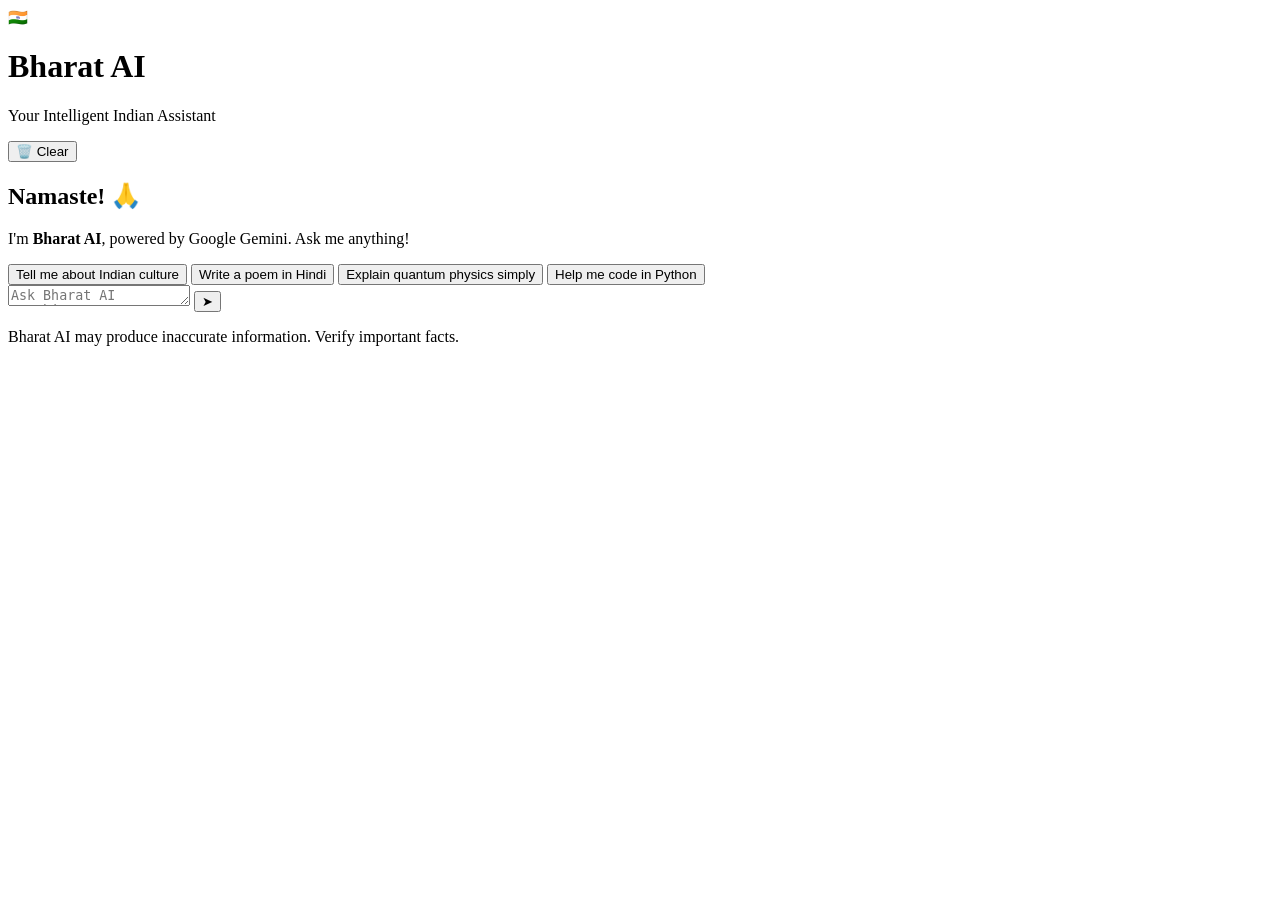
==== commit 90e13b05: "Update print statement from 'Hello' to 'Goodbye'" ====
--- a/index.html
+++ b/index.html
@@ -1,1935 +1,56 @@
 <!DOCTYPE html>
 <html lang="en">
 <head>
-<meta charset="UTF-8"/>
-<meta name="viewport" content="width=device-width,initial-scale=1,viewport-fit=cover"/>
-<title>Bharat AI</title>
-<link href="https://fonts.googleapis.com/css2?family=Orbitron:wght@700;900&family=Syne:wght@400;600;700;800&family=JetBrains+Mono:wght@400;500&display=swap" rel="stylesheet"/>
-<script src="https://www.gstatic.com/firebasejs/10.12.0/firebase-app-compat.js"></script>
-<script src="https://www.gstatic.com/firebasejs/10.12.0/firebase-auth-compat.js"></script>
-<style>
-:root{
-  --bg:#07090f;
-  --bg2:#0e1120;
-  --glass:rgba(255,255,255,0.04);
-  --glass2:rgba(255,255,255,0.08);
-  --border:rgba(255,255,255,0.09);
-  --border2:rgba(255,255,255,0.16);
-  --accent:#ff6b2b;
-  --glow:rgba(255,107,43,0.4);
-  --cyan:#00e5ff;
-  --cyan-glow:rgba(0,229,255,0.3);
-  --pink:#e84393;
-  --t1:#eef0f8;
-  --t2:#8390a4;
-  --t3:#3a4255;
-  --danger:#ff4a4a;
-  --green:#00e5a0;
-  --sw:280px;
-  --th:56px;
-  --fd:Syne,sans-serif;
-  --fm:JetBrains Mono,monospace;
-  --spring:cubic-bezier(.34,1.56,.64,1);
-}
-*,*::before,*::after{box-sizing:border-box;margin:0;padding:0;}
-html,body{height:100%;-webkit-text-size-adjust:100%;}
-body{
-  font-family:var(--fd);
-  background:var(--bg);
-  color:var(--t1);
-  height:100dvh;
-  overflow:hidden;
-  position:relative;
-}
-body::before{
-  content:'';position:fixed;inset:0;pointer-events:none;z-index:0;
-  background:
-    radial-gradient(ellipse 65% 50% at 10% 5%, rgba(255,107,43,.09) 0%,transparent 55%),
-    radial-gradient(ellipse 55% 65% at 90% 95%, rgba(0,229,255,.07) 0%,transparent 55%),
-    radial-gradient(ellipse 40% 40% at 55% 45%, rgba(232,67,147,.04) 0%,transparent 55%);
-}
-::-webkit-scrollbar{width:3px;}
-::-webkit-scrollbar-thumb{background:var(--border2);border-radius:99px;}
-
-/* ── SIDEBAR ─────────────────────────────── */
-#sidebar{
-  position:fixed;top:0;left:0;bottom:0;
-  width:var(--sw);
-  background:rgba(7,9,15,.93);
-  backdrop-filter:blur(28px);
-  -webkit-backdrop-filter:blur(28px);
-  border-right:1px solid var(--border);
-  z-index:200;
-  display:flex;flex-direction:column;
-  transform:translateX(-100%);
-  transition:transform .3s cubic-bezier(.4,0,.2,1);
-  padding-bottom:env(safe-area-inset-bottom,0);
-}
-#sidebar.open{transform:translateX(0);}
-.sb-head{
-  display:flex;align-items:center;justify-content:space-between;
-  padding:16px 14px 13px;
-  border-bottom:1px solid var(--border);
-}
-.sb-logo{display:flex;align-items:center;gap:10px;}
-.sb-logo-icon{
-  width:32px;height:32px;
-  background:linear-gradient(135deg,var(--accent),var(--pink));
-  border-radius:8px;
-  display:flex;align-items:center;justify-content:center;
-  font-size:1rem;font-weight:900;color:#fff;
-  box-shadow:0 0 16px var(--glow);
-}
-.sb-logo-text{font-family:var(--fd);font-weight:800;font-size:.95rem;letter-spacing:.04em;}
-.sb-logo-text em{color:var(--accent);font-style:normal;}
-.new-btn{
-  margin:11px 10px;
-  background:linear-gradient(135deg,var(--accent),var(--pink));
-  border:none;color:#fff;
-  font-family:var(--fd);font-weight:700;font-size:.85rem;
-  padding:11px 14px;border-radius:12px;
-  cursor:pointer;display:flex;align-items:center;gap:8px;
-  box-shadow:0 4px 18px var(--glow);
-  transition:opacity .2s,transform .15s;
-}
-.new-btn:hover{opacity:.88;transform:translateY(-1px);}
-.hist-label{
-  font-size:.58rem;letter-spacing:.14em;text-transform:uppercase;
-  color:var(--t3);padding:8px 14px 4px;font-weight:700;
-}
-.hist-list{flex:1;overflow-y:auto;padding:0 8px;}
-.hist-item{
-  display:flex;align-items:center;gap:6px;
-  padding:9px 10px;border-radius:10px;
-  cursor:pointer;transition:background .15s;
-}
-.hist-item:hover{background:var(--glass2);}
-.hist-item.active{background:rgba(255,107,43,.12);}
-.hist-title{
-  flex:1;font-size:.82rem;color:var(--t2);
-  white-space:nowrap;overflow:hidden;text-overflow:ellipsis;
-  transition:color .15s;
-}
-.hist-item:hover .hist-title,.hist-item.active .hist-title{color:var(--t1);}
-.hist-del{
-  background:none;border:none;color:var(--t3);
-  font-size:.7rem;cursor:pointer;padding:2px 5px;border-radius:4px;
-  opacity:0;transition:opacity .15s,color .15s;
-}
-.hist-item:hover .hist-del{opacity:1;}
-.hist-del:hover{color:var(--danger);}
-.sb-footer{
-  padding:10px;border-top:1px solid var(--border);
-  display:flex;flex-direction:column;gap:3px;
-}
-.sb-btn{
-  background:none;border:none;color:var(--t2);font-family:var(--fd);
-  font-size:.82rem;font-weight:600;cursor:pointer;
-  padding:9px 12px;border-radius:10px;
-  display:flex;align-items:center;gap:8px;
-  transition:color .15s,background .15s;text-align:left;
-}
-.sb-btn:hover{color:var(--t1);background:var(--glass2);}
-.sb-btn.danger{color:var(--danger);}
-.sb-btn.danger:hover{background:rgba(255,74,74,.1);}
-#overlay{
-  position:fixed;inset:0;background:rgba(0,0,0,.65);
-  z-index:199;opacity:0;pointer-events:none;transition:opacity .3s;
-}
-#overlay.on{opacity:1;pointer-events:all;}
-
-/* ── MAIN ───────────────────────────────── */
-.app{
-  position:relative;z-index:1;
-  height:100dvh;
-  display:flex;flex-direction:column;
-  overflow:hidden;
-}
-
-/* ── TOPBAR ─────────────────────────────── */
-.topbar{
-  height:var(--th);flex-shrink:0;
-  display:flex;align-items:center;gap:8px;
-  padding:0 10px;
-  padding-top:env(safe-area-inset-top,0);
-  background:rgba(7,9,15,.8);
-  backdrop-filter:blur(20px);-webkit-backdrop-filter:blur(20px);
-  border-bottom:1px solid var(--border);
-}
-.tb-icon{
-  background:none;border:none;color:var(--t2);
-  cursor:pointer;padding:7px;border-radius:8px;
-  display:flex;align-items:center;justify-content:center;
-  transition:color .15s,background .15s;
-  flex-shrink:0;
-}
-.tb-icon:hover{color:var(--t1);background:var(--glass2);}
-.tb-icon svg{width:20px;height:20px;}
-.tb-title{
-  flex:1;font-size:.88rem;font-weight:700;
-  white-space:nowrap;overflow:hidden;text-overflow:ellipsis;
-  letter-spacing:.01em;
-}
-.auto-pill{
-  display:flex;align-items:center;gap:5px;
-  background:rgba(0,229,255,.07);
-  border:1px solid rgba(0,229,255,.2);
-  border-radius:99px;padding:3px 10px;
-  flex-shrink:0;
-}
-.auto-dot{
-  width:6px;height:6px;background:var(--cyan);
-  border-radius:50%;animation:pdot 2s ease-in-out infinite;
-}
-@keyframes pdot{0%,100%{opacity:1;transform:scale(1);}50%{opacity:.4;transform:scale(.7);}}
-.auto-txt{font-family:var(--fm);font-size:.6rem;color:var(--cyan);letter-spacing:.06em;}
-
-/* model info toast bar */
-#modelBar{
-  flex-shrink:0;display:none;
-  align-items:center;gap:8px;
-  padding:5px 14px;
-  background:rgba(0,229,255,.05);
-  border-bottom:1px solid rgba(0,229,255,.1);
-}
-#modelBar span{font-family:var(--fm);font-size:.7rem;color:var(--cyan);flex:1;}
-#modelBar button{background:none;border:none;color:var(--t3);cursor:pointer;font-size:.8rem;padding:2px 4px;border-radius:4px;}
-#modelBar button:hover{color:var(--t1);}
-
-/* ── CHAT WINDOW ────────────────────────── */
-#chatWin{
-  flex:1;overflow-y:auto;overflow-x:hidden;
-  padding:16px 14px 8px;
-  display:flex;flex-direction:column;
-  scroll-behavior:smooth;
-}
-
-/* ── WELCOME SCREEN ─────────────────────── */
-#welcome{
-  flex:1;display:flex;align-items:center;justify-content:center;
-  animation:fadeUp .6s ease;
-}
-.wlc{
-  display:flex;flex-direction:column;align-items:center;
-  text-align:center;padding:20px 16px;max-width:480px;width:100%;
-}
-.wlc-hex{
-  width:80px;height:80px;margin-bottom:18px;
-  animation:hexglow 4s ease-in-out infinite;
-  filter:drop-shadow(0 0 20px var(--glow)) drop-shadow(0 0 40px var(--cyan-glow));
-}
-@keyframes hexglow{
-  0%,100%{filter:drop-shadow(0 0 14px var(--glow)) drop-shadow(0 0 28px var(--cyan-glow));transform:scale(1);}
-  50%{filter:drop-shadow(0 0 32px var(--glow)) drop-shadow(0 0 52px var(--cyan-glow));transform:scale(1.04);}
-}
-.wlc-title{
-  font-family:Orbitron,sans-serif;font-weight:900;
-  font-size:clamp(2.4rem,10vw,4rem);
-  line-height:1;letter-spacing:.02em;margin-bottom:10px;
-}
-.wlc-title .w1{
-  background:linear-gradient(135deg,#fff 0%,rgba(255,255,255,.7) 100%);
-  -webkit-background-clip:text;-webkit-text-fill-color:transparent;background-clip:text;
-}
-.wlc-title .w2{
-  background:linear-gradient(135deg,var(--accent) 0%,var(--pink) 100%);
-  -webkit-background-clip:text;-webkit-text-fill-color:transparent;background-clip:text;
-}
-.wlc-sub{color:var(--t2);font-size:.88rem;margin-bottom:20px;}
-.wlc-feats{display:flex;flex-wrap:wrap;gap:6px;justify-content:center;margin-bottom:22px;}
-.feat-pill{
-  font-family:var(--fm);font-size:.6rem;
-  background:var(--glass);border:1px solid var(--border2);
-  padding:4px 10px;border-radius:99px;color:var(--t2);
-}
-.chips{display:flex;flex-wrap:wrap;gap:7px;justify-content:center;}
-.chip{
-  background:var(--glass);border:1px solid var(--border2);
-  color:var(--t2);font-family:var(--fd);font-size:.78rem;
-  padding:7px 13px;border-radius:20px;cursor:pointer;
-  transition:all .2s;backdrop-filter:blur(8px);
-}
-.chip:hover{background:var(--glass2);border-color:rgba(255,107,43,.5);color:var(--t1);transform:translateY(-2px);}
-
-/* ── MESSAGES ───────────────────────────── */
-#msgs{display:flex;flex-direction:column;gap:14px;padding-bottom:4px;}
-.msg{
-  display:flex;gap:9px;
-  animation:fadeUp .3s ease forwards;opacity:0;
-}
-.msg.user{flex-direction:row-reverse;}
-@keyframes fadeUp{from{opacity:0;transform:translateY(12px);}to{opacity:1;transform:translateY(0);}}
-.av{
-  width:30px;height:30px;border-radius:50%;flex-shrink:0;
-  display:flex;align-items:center;justify-content:center;
-  font-size:.78rem;font-weight:800;margin-top:2px;
-}
-.av.u{background:linear-gradient(135deg,var(--accent),var(--pink));color:#fff;}
-.av.a{background:rgba(0,229,255,.1);border:1px solid rgba(0,229,255,.25);color:var(--cyan);}
-.bwrap{display:flex;flex-direction:column;max-width:min(75%,520px);gap:4px;}
-.msg.user .bwrap{align-items:flex-end;}
-.msg.assistant .bwrap{align-items:flex-start;}
-.bub{
-  padding:11px 15px;border-radius:18px;
-  font-size:.88rem;line-height:1.7;word-break:break-word;
-}
-.bub.user{
-  background:linear-gradient(135deg,var(--accent),var(--pink));
-  color:#fff;border-bottom-right-radius:5px;
-  box-shadow:0 4px 16px rgba(255,107,43,.3);
-}
-.bub.assistant{
-  background:rgba(255,255,255,.04);
-  border:1px solid var(--border);
-  backdrop-filter:blur(8px);
-  color:var(--t1);border-bottom-left-radius:5px;
-}
-.bmeta{
-  font-size:.62rem;color:var(--t3);font-family:var(--fm);
-  padding:0 4px;display:flex;align-items:center;gap:8px;flex-wrap:wrap;
-}
-.bact{display:flex;gap:3px;opacity:0;transition:opacity .2s;}
-.bwrap:hover .bact{opacity:1;}
-.bact-btn{
-  background:none;border:none;cursor:pointer;color:var(--t3);
-  font-size:.65rem;padding:2px 5px;border-radius:4px;
-  font-family:var(--fm);transition:color .15s,background .15s;
-}
-.bact-btn:hover{color:var(--t1);background:var(--glass2);}
-.bimg{
-  max-width:100%;max-height:240px;border-radius:12px;
-  cursor:pointer;object-fit:cover;display:block;margin-bottom:6px;
-  border:1px solid var(--border);transition:transform .2s;
-}
-.bimg:hover{transform:scale(1.01);}
-.bfile{
-  display:inline-flex;align-items:center;gap:6px;
-  background:var(--glass2);border:1px solid var(--border2);
-  border-radius:7px;padding:4px 9px;
-  font-family:var(--fm);font-size:.68rem;color:var(--t2);margin-bottom:6px;
-}
-/* Markdown inside bubbles */
-.bub pre{
-  background:rgba(0,0,0,.6);border:1px solid var(--border2);
-  border-radius:7px;padding:11px;overflow-x:auto;
-  margin:9px 0 4px;font-family:var(--fm);font-size:.77rem;line-height:1.55;
-}
-.bub code{
-  font-family:var(--fm);font-size:.82em;
-  background:rgba(255,255,255,.08);padding:1px 5px;border-radius:4px;
-}
-.bub pre code{background:none;padding:0;}
-.bub p{margin:0 0 7px;}.bub p:last-child{margin:0;}
-.bub ul,.bub ol{padding-left:16px;margin:5px 0;}
-.bub li{margin:3px 0;}
-.bub h1,.bub h2,.bub h3{font-family:var(--fd);margin:10px 0 5px;font-weight:700;}
-.bub blockquote{border-left:3px solid var(--accent);padding-left:10px;color:var(--t2);margin:7px 0;font-style:italic;}
-.bub strong{font-weight:700;}
-.bub em{font-style:italic;opacity:.85;}
-.bub hr{border:none;border-top:1px solid var(--border);margin:9px 0;}
-.cur::after{content:'▋';color:var(--cyan);animation:bl .75s step-end infinite;}
-@keyframes bl{0%,100%{opacity:1;}50%{opacity:0;}}
-.tdots{display:flex;gap:4px;align-items:center;padding:11px 14px;}
-.tdot{
-  width:6px;height:6px;background:var(--t3);border-radius:50%;
-  animation:tb 1.4s ease-in-out infinite;
-}
-.tdot:nth-child(2){animation-delay:.2s;}.tdot:nth-child(3){animation-delay:.4s;}
-@keyframes tb{0%,60%,100%{transform:translateY(0);opacity:.4;}30%{transform:translateY(-6px);opacity:1;}}
-.errmsg{
-  font-family:var(--fm);font-size:.77rem;color:#ff7070;
-  background:rgba(255,74,74,.08);border:1px solid rgba(255,74,74,.2);
-  border-radius:10px;padding:10px 13px;
-}
-
-/* ── ATTACHMENT BAR ─────────────────────── */
-#attBar{
-  flex-shrink:0;display:none;
-  align-items:center;gap:8px;
-  padding:7px 12px;
-  background:rgba(7,9,15,.85);
-  border-top:1px solid var(--border);
-}
-.att-list{flex:1;display:flex;flex-wrap:wrap;gap:5px;overflow:hidden;max-height:66px;}
-.att-chip{
-  display:flex;align-items:center;gap:5px;
-  background:var(--glass2);border:1px solid var(--border2);
-  border-radius:7px;padding:4px 7px;
-  font-family:var(--fm);font-size:.66rem;color:var(--t2);max-width:160px;
-}
-.att-thumb{width:26px;height:26px;border-radius:4px;object-fit:cover;flex-shrink:0;}
-.att-name{white-space:nowrap;overflow:hidden;text-overflow:ellipsis;}
-.att-rm{background:none;border:none;cursor:pointer;color:var(--t3);font-size:.65rem;padding:1px 3px;border-radius:3px;transition:color .15s;}
-.att-rm:hover{color:var(--danger);}
-#clearAtt{background:none;border:none;cursor:pointer;color:var(--t3);font-size:.82rem;padding:4px;border-radius:6px;transition:color .15s;}
-#clearAtt:hover{color:var(--danger);}
-
-/* ── INPUT AREA ─────────────────────────── */
-.input-area{
-  flex-shrink:0;
-  padding:9px 12px;
-  padding-bottom:max(9px,env(safe-area-inset-bottom,9px));
-  background:rgba(7,9,15,.9);
-  backdrop-filter:blur(20px);-webkit-backdrop-filter:blur(20px);
-  border-top:1px solid var(--border);
-}
-.input-row{
-  display:flex;align-items:flex-end;gap:7px;
-  background:var(--glass);
-  border:1px solid var(--border2);
-  border-radius:24px;
-  padding:6px 6px 6px 10px;
-  transition:border-color .2s,box-shadow .2s;
-}
-.input-row:focus-within{
-  border-color:rgba(255,107,43,.5);
-  box-shadow:0 0 0 3px rgba(255,107,43,.1);
-}
-.att-btns{display:flex;gap:1px;align-items:flex-end;padding-bottom:3px;}
-.att-btn{
-  background:none;border:none;color:var(--t3);cursor:pointer;
-  padding:5px;border-radius:7px;display:flex;align-items:center;
-  transition:color .18s,background .18s;
-}
-.att-btn svg{width:18px;height:18px;}
-.att-btn:hover{color:var(--cyan);background:rgba(0,229,255,.07);}
-#msgInput{
-  flex:1;background:none;border:none;outline:none;
-  color:var(--t1);font-family:var(--fd);font-size:.88rem;
-  resize:none;max-height:150px;line-height:1.55;
-  padding:5px 0;caret-color:var(--accent);
-}
-#msgInput::placeholder{color:var(--t3);}
-#sendBtn{
-  width:38px;height:38px;flex-shrink:0;border-radius:50%;
-  background:linear-gradient(135deg,var(--accent),var(--pink));
-  border:none;color:#fff;cursor:pointer;
-  display:flex;align-items:center;justify-content:center;
-  box-shadow:0 2px 14px var(--glow);
-  transition:transform .15s,box-shadow .2s,opacity .2s;
-}
-#sendBtn:hover{transform:scale(1.08);box-shadow:0 4px 24px var(--glow);}
-#sendBtn:active{transform:scale(.94);}
-#sendBtn:disabled{opacity:.35;cursor:not-allowed;transform:none;}
-#sendBtn svg{width:15px;height:15px;}
-#sendBtn.stop{
-  background:rgba(255,74,74,.15);
-  border:1px solid rgba(255,74,74,.4);box-shadow:none;
-}
-.input-hint{
-  text-align:center;font-size:.6rem;color:var(--t3);
-  font-family:var(--fm);margin-top:5px;
-}
-
-/* ── SETTINGS MODAL ─────────────────────── */
-#settingsModal{
-  position:fixed;inset:0;
-  background:rgba(0,0,0,.75);
-  backdrop-filter:blur(12px);-webkit-backdrop-filter:blur(12px);
-  z-index:300;
-  display:flex;align-items:flex-end;justify-content:center;
-  opacity:0;pointer-events:none;transition:opacity .3s;
-}
-#settingsModal.on{opacity:1;pointer-events:all;}
-.modal{
-  width:100%;max-width:520px;max-height:91dvh;
-  background:rgba(10,13,24,.97);
-  border:1px solid var(--border2);border-bottom:none;
-  border-radius:22px 22px 0 0;
-  backdrop-filter:blur(32px);
-  display:flex;flex-direction:column;overflow:hidden;
-  transform:translateY(50px);
-  transition:transform .4s var(--spring);
-  padding-bottom:env(safe-area-inset-bottom,0);
-}
-#settingsModal.on .modal{transform:translateY(0);}
-.modal-head{
-  display:flex;align-items:center;justify-content:space-between;
-  padding:17px 18px 13px;border-bottom:1px solid var(--border);
-}
-.modal-head h2{font-family:var(--fd);font-weight:800;font-size:1rem;}
-.modal-body{overflow-y:auto;padding:14px 18px;display:flex;flex-direction:column;gap:10px;}
-.modal-foot{
-  padding:12px 18px;border-top:1px solid var(--border);
-  display:flex;gap:8px;justify-content:flex-end;
-}
-.sec-lbl{
-  font-size:.58rem;letter-spacing:.14em;text-transform:uppercase;
-  color:var(--accent);font-weight:800;
-  padding-bottom:5px;border-bottom:1px solid rgba(255,107,43,.15);
-  margin-top:6px;
-}
-.flbl{
-  font-size:.7rem;letter-spacing:.05em;text-transform:uppercase;
-  color:var(--t2);font-weight:700;
-  display:flex;align-items:center;justify-content:space-between;
-}
-.flbl span{font-family:var(--fm);color:var(--accent);text-transform:none;letter-spacing:0;font-size:.78rem;}
-.finput,.fselect,.ftarea{
-  width:100%;background:var(--glass);
-  border:1px solid var(--border2);border-radius:10px;
-  color:var(--t1);font-family:var(--fd);font-size:.86rem;
-  padding:9px 12px;outline:none;
-  transition:border-color .2s,box-shadow .2s;
-  -webkit-appearance:none;appearance:none;
-}
-.finput:focus,.fselect:focus,.ftarea:focus{
-  border-color:var(--accent);box-shadow:0 0 0 3px rgba(255,107,43,.1);
-}
-.fselect{cursor:pointer;}
-.ftarea{resize:vertical;min-height:68px;line-height:1.55;}
-.key-row{display:flex;align-items:center;gap:6px;}
-.key-row .finput{flex:1;}
-.key-eye{background:none;border:none;cursor:pointer;color:var(--t2);font-size:.9rem;padding:5px;border-radius:6px;transition:color .15s;}
-.key-eye:hover{color:var(--t1);}
-.hint-txt{font-size:.65rem;color:var(--t3);font-family:var(--fm);}
-.frange{
-  width:100%;-webkit-appearance:none;appearance:none;
-  height:4px;background:var(--border2);border-radius:99px;outline:none;
-}
-.frange::-webkit-slider-thumb{
-  -webkit-appearance:none;width:18px;height:18px;
-  background:var(--accent);border-radius:50%;cursor:pointer;
-  box-shadow:0 0 8px var(--glow);
-}
-.rlabels{display:flex;justify-content:space-between;font-size:.6rem;color:var(--t3);font-family:var(--fm);}
-/* auto toggle */
-.tog-row{
-  display:flex;align-items:center;gap:12px;
-  background:var(--glass);border:1px solid var(--border2);
-  border-radius:10px;padding:10px 12px;
-}
-.tog-info{flex:1;}
-.tog-title{display:block;font-size:.86rem;font-weight:600;margin-bottom:2px;}
-.tog-desc{font-family:var(--fm);font-size:.66rem;color:var(--t2);}
-.toggle{position:relative;width:42px;height:23px;flex-shrink:0;cursor:pointer;}
-.toggle input{opacity:0;width:0;height:0;position:absolute;}
-.ttrack{
-  position:absolute;inset:0;background:var(--border2);border-radius:99px;
-  transition:background .25s;
-}
-.ttrack::after{
-  content:'';position:absolute;top:3px;left:3px;
-  width:17px;height:17px;background:#fff;border-radius:50%;
-  transition:transform .25s var(--spring);
-  box-shadow:0 1px 4px rgba(0,0,0,.4);
-}
-.toggle input:checked~.ttrack{background:var(--accent);}
-.toggle input:checked~.ttrack::after{transform:translateX(19px);}
-/* preset chips */
-.presets{display:flex;flex-wrap:wrap;gap:5px;}
-.pchip{
-  background:var(--glass);border:1px solid var(--border2);
-  color:var(--t2);font-size:.74rem;
-  padding:5px 11px;border-radius:99px;cursor:pointer;
-  transition:all .2s;font-family:var(--fd);
-}
-.pchip:hover,.pchip.on{background:rgba(255,107,43,.1);border-color:var(--accent);color:var(--accent);}
-/* buttons */
-.btn-p{
-  background:linear-gradient(135deg,var(--accent),var(--pink));
-  border:none;color:#fff;font-family:var(--fd);font-weight:700;
-  font-size:.86rem;padding:10px 22px;border-radius:10px;
-  cursor:pointer;box-shadow:0 4px 14px var(--glow);
-  transition:opacity .2s,transform .15s;
-}
-.btn-p:hover{opacity:.88;transform:translateY(-1px);}
-.btn-s{
-  background:var(--glass2);border:1px solid var(--border2);
-  color:var(--t2);font-family:var(--fd);font-weight:700;
-  font-size:.86rem;padding:10px 22px;border-radius:10px;cursor:pointer;
-  transition:all .2s;
-}
-.btn-s:hover{color:var(--t1);}
-.mclose{background:none;border:none;cursor:pointer;color:var(--t2);font-size:.9rem;padding:7px;border-radius:7px;transition:color .15s,background .15s;}
-.mclose:hover{color:var(--t1);background:var(--glass2);}
-
-/* ── LIGHTBOX ───────────────────────────── */
-#lightbox{
-  position:fixed;inset:0;z-index:500;
-  display:none;align-items:center;justify-content:center;
-}
-.lb-bg{position:absolute;inset:0;background:rgba(0,0,0,.9);backdrop-filter:blur(14px);cursor:pointer;}
-#lbImg{position:relative;max-width:92vw;max-height:88vh;border-radius:14px;border:1px solid var(--border2);object-fit:contain;}
-
-/* ── TOAST ──────────────────────────────── */
-#toast{
-  position:fixed;bottom:76px;left:50%;
-  transform:translateX(-50%) translateY(8px);
-  background:rgba(12,16,28,.97);border:1px solid var(--border2);
-  border-radius:10px;padding:8px 16px;
-  font-family:var(--fm);font-size:.75rem;color:var(--t1);
-  z-index:600;opacity:0;pointer-events:none;
-  transition:all .28s ease;white-space:nowrap;
-}
-#toast.on{opacity:1;transform:translateX(-50%) translateY(0);}
-#toast.ok{border-color:rgba(0,229,160,.4);color:var(--green);}
-#toast.err{border-color:rgba(255,74,74,.4);color:#ff7070;}
-
-/* ── DESKTOP ────────────────────────────── */
-@media(min-width:768px){
-  #sidebar{transform:translateX(0)!important;}
-  #closeSb,#overlay{display:none!important;}
-  #openSb{display:none;}
-  .app{margin-left:var(--sw);}
-  #chatWin{padding:24px 60px 8px;}
-  #settingsModal{align-items:center;}
-  .modal{border-radius:18px;border-bottom:1px solid var(--border2);max-height:82dvh;}
-}
-
-/* ══ AUTH SCREEN ══════════════════════════ */
-#authScreen{
-  position:fixed;inset:0;z-index:1000;
-  display:flex;align-items:center;justify-content:center;
-  background:var(--bg);padding:20px;
-}
-#authScreen::before{
-  content:'';position:absolute;inset:0;pointer-events:none;
-  background:
-    radial-gradient(ellipse 70% 55% at 15% 10%,rgba(255,107,43,.14) 0%,transparent 55%),
-    radial-gradient(ellipse 60% 60% at 85% 90%,rgba(0,229,255,.10) 0%,transparent 55%),
-    radial-gradient(ellipse 45% 40% at 50% 50%,rgba(232,67,147,.07) 0%,transparent 55%);
-}
-.auth-card{
-  position:relative;z-index:1;
-  width:100%;max-width:420px;
-  background:rgba(10,13,24,.98);
-  border:1px solid var(--border2);border-radius:24px;
-  padding:36px 28px 28px;
-  box-shadow:0 32px 80px rgba(0,0,0,.7),0 0 0 1px rgba(255,255,255,.04);
-  animation:fadeUp .5s ease;
-}
-.auth-logo{display:flex;flex-direction:column;align-items:center;margin-bottom:28px;}
-.auth-logo-icon{
-  width:60px;height:60px;margin-bottom:14px;
-  background:linear-gradient(135deg,var(--accent),var(--pink));
-  border-radius:18px;display:flex;align-items:center;justify-content:center;
-  font-family:Orbitron,sans-serif;font-weight:900;font-size:1.6rem;color:#fff;
-  box-shadow:0 0 36px var(--glow),0 0 70px rgba(232,67,147,.25);
-  animation:hexglow 4s ease-in-out infinite;
-}
-.auth-logo-title{font-family:Orbitron,sans-serif;font-weight:900;font-size:1.6rem;letter-spacing:.04em;}
-.auth-logo-title .w1{
-  background:linear-gradient(135deg,#fff,rgba(255,255,255,.7));
-  -webkit-background-clip:text;-webkit-text-fill-color:transparent;background-clip:text;
-}
-.auth-logo-title .w2{
-  background:linear-gradient(135deg,var(--accent),var(--pink));
-  -webkit-background-clip:text;-webkit-text-fill-color:transparent;background-clip:text;
-}
-.auth-logo-sub{font-family:var(--fm);font-size:.62rem;color:var(--t3);margin-top:5px;letter-spacing:.1em;}
-.auth-tabs{
-  display:flex;background:var(--glass);
-  border:1px solid var(--border2);border-radius:14px;
-  padding:4px;margin-bottom:26px;
-}
-.auth-tab{
-  flex:1;border:none;background:none;
-  color:var(--t2);font-family:var(--fd);font-weight:700;font-size:.85rem;
-  padding:10px;border-radius:10px;cursor:pointer;transition:all .22s;
-}
-.auth-tab.active{
-  background:linear-gradient(135deg,var(--accent),var(--pink));
-  color:#fff;box-shadow:0 3px 14px var(--glow);
-}
-.auth-field{display:flex;flex-direction:column;gap:6px;margin-bottom:14px;}
-.auth-label{font-size:.68rem;letter-spacing:.08em;text-transform:uppercase;color:var(--t2);font-weight:700;}
-.auth-input-wrap{position:relative;}
-.auth-input{
-  width:100%;background:rgba(255,255,255,.04);
-  border:1px solid var(--border2);border-radius:11px;
-  color:var(--t1);font-family:var(--fd);font-size:.88rem;
-  padding:12px 42px 12px 14px;outline:none;
-  transition:border-color .2s,box-shadow .2s;
-}
-.auth-input:focus{border-color:var(--accent);box-shadow:0 0 0 3px rgba(255,107,43,.13);}
-.auth-eye{
-  position:absolute;right:12px;top:50%;transform:translateY(-50%);
-  background:none;border:none;cursor:pointer;
-  color:var(--t3);font-size:.85rem;padding:3px;
-  border-radius:5px;transition:color .15s;
-}
-.auth-eye:hover{color:var(--t1);}
-.auth-submit{
-  width:100%;margin-top:10px;
-  background:linear-gradient(135deg,var(--accent),var(--pink));
-  border:none;color:#fff;font-family:var(--fd);font-weight:800;
-  font-size:.92rem;padding:14px;border-radius:13px;
-  cursor:pointer;letter-spacing:.03em;
-  box-shadow:0 6px 24px var(--glow);
-  transition:opacity .2s,transform .15s,box-shadow .2s;
-}
-.auth-submit:hover:not(:disabled){opacity:.9;transform:translateY(-1px);box-shadow:0 10px 32px var(--glow);}
-.auth-submit:active:not(:disabled){transform:translateY(0);}
-.auth-submit:disabled{opacity:.5;cursor:not-allowed;transform:none;}
-.auth-err{
-  font-family:var(--fm);font-size:.72rem;color:#ff7070;
-  background:rgba(255,74,74,.09);border:1px solid rgba(255,74,74,.25);
-  border-radius:9px;padding:10px 13px;margin-top:4px;display:none;
-}
-.auth-err.on{display:block;}
-@keyframes spin{to{transform:rotate(360deg);}}
-.auth-spin{
-  display:inline-block;width:13px;height:13px;
-  border:2px solid rgba(255,255,255,.3);border-top-color:#fff;
-  border-radius:50%;animation:spin .7s linear infinite;
-  vertical-align:middle;margin-right:7px;
-}
-/* Sidebar user chip */
-.sb-user{
-  display:flex;align-items:center;gap:9px;
-  padding:9px 12px;background:var(--glass);
-  border:1px solid var(--border2);border-radius:12px;margin-bottom:4px;
-}
-.sb-user-av{
-  width:30px;height:30px;border-radius:50%;flex-shrink:0;
-  background:linear-gradient(135deg,var(--accent),var(--pink));
-  display:flex;align-items:center;justify-content:center;
-  font-size:.78rem;font-weight:800;color:#fff;
-}
-.sb-user-info{flex:1;overflow:hidden;}
-.sb-user-name{font-size:.78rem;font-weight:700;color:var(--t1);white-space:nowrap;overflow:hidden;text-overflow:ellipsis;}
-.sb-user-email{font-family:var(--fm);font-size:.59rem;color:var(--t3);white-space:nowrap;overflow:hidden;text-overflow:ellipsis;}
-</style>
+  <meta charset="UTF-8" />
+  <meta name="viewport" content="width=device-width, initial-scale=1.0" />
+  <title>Bharat AI - Your Intelligent Assistant</title>
+  <link rel="stylesheet" href="style.css" />
 </head>
 <body>
-
-<!-- AUTH SCREEN -->
-<div id="authScreen">
-  <div class="auth-card">
-    <div class="auth-logo">
-      <div class="auth-logo-icon">B</div>
-      <div class="auth-logo-title"><span class="w1">Bharat</span> <span class="w2">AI</span></div>
-      <div class="auth-logo-sub">SECURE · INTELLIGENT · OPEN</div>
-    </div>
-    <div class="auth-tabs">
-      <button class="auth-tab active" id="tabSignIn" onclick="switchAuthTab('signin')">Sign In</button>
-      <button class="auth-tab" id="tabSignUp" onclick="switchAuthTab('signup')">Create Account</button>
-    </div>
-
-    <!-- SIGN IN -->
-    <div id="formSignIn">
-      <div class="auth-field">
-        <div class="auth-label">Email</div>
-        <input type="email" class="auth-input" id="siEmail" placeholder="you@example.com" autocomplete="email"/>
-      </div>
-      <div class="auth-field">
-        <div class="auth-label">Password</div>
-        <div class="auth-input-wrap">
-          <input type="password" class="auth-input" id="siPass" placeholder="Your password" autocomplete="current-password"/>
-          <button class="auth-eye" onclick="authTogglePw('siPass',this)" type="button">👁</button>
+  <div class="app">
+    <!-- Header -->
+    <header class="header">
+      <div class="logo">
+        <div class="logo-icon">🇮🇳</div>
+        <div>
+          <h1>Bharat AI</h1>
+          <p class="tagline">Your Intelligent Indian Assistant</p>
         </div>
       </div>
-      <div class="auth-err" id="siErr"></div>
-      <button class="auth-submit" id="siBtn" onclick="doSignIn()" type="button">Sign In</button>
-    </div>
+      <button id="clearBtn" class="clear-btn" title="Clear chat">🗑️ Clear</button>
+    </header>
 
-    <!-- SIGN UP -->
-    <div id="formSignUp" style="display:none">
-      <div class="auth-field">
-        <div class="auth-label">Display Name</div>
-        <input type="text" class="auth-input" id="suName" placeholder="Your name" autocomplete="name"/>
-      </div>
-      <div class="auth-field">
-        <div class="auth-label">Email</div>
-        <input type="email" class="auth-input" id="suEmail" placeholder="you@example.com" autocomplete="email"/>
-      </div>
-      <div class="auth-field">
-        <div class="auth-label">Password</div>
-        <div class="auth-input-wrap">
-          <input type="password" class="auth-input" id="suPass" placeholder="Min 6 characters" autocomplete="new-password"/>
-          <button class="auth-eye" onclick="authTogglePw('suPass',this)" type="button">👁</button>
+    <!-- Chat Window -->
+    <main id="chatWindow" class="chat-window">
+      <div class="welcome">
+        <h2>Namaste! 🙏</h2>
+        <p>I'm <strong>Bharat AI</strong>, powered by Google Gemini. Ask me anything!</p>
+        <div class="suggestions">
+          <button class="suggestion">Tell me about Indian culture</button>
+          <button class="suggestion">Write a poem in Hindi</button>
+          <button class="suggestion">Explain quantum physics simply</button>
+          <button class="suggestion">Help me code in Python</button>
         </div>
       </div>
-      <div class="auth-field">
-        <div class="auth-label">Confirm Password</div>
-        <div class="auth-input-wrap">
-          <input type="password" class="auth-input" id="suPass2" placeholder="Repeat password" autocomplete="new-password"/>
-          <button class="auth-eye" onclick="authTogglePw('suPass2',this)" type="button">👁</button>
-        </div>
-      </div>
-      <div class="auth-err" id="suErr"></div>
-      <button class="auth-submit" id="suBtn" onclick="doSignUp()" type="button">Create Account</button>
-    </div>
-  </div>
-</div>
+    </main>
 
-<!-- SIDEBAR -->
-<aside id="sidebar">
-  <div class="sb-head">
-    <div class="sb-logo">
-      <div class="sb-logo-icon">B</div>
-      <div class="sb-logo-text">BHARAT <em>AI</em></div>
-    </div>
-    <button class="mclose" id="closeSb">✕</button>
-  </div>
-  <button class="new-btn" id="newBtn">
-    <svg width="15" height="15" viewBox="0 0 24 24" fill="none" stroke="currentColor" stroke-width="3" stroke-linecap="round"><line x1="12" y1="5" x2="12" y2="19"/><line x1="5" y1="12" x2="19" y2="12"/></svg>
-    New Chat
-  </button>
-  <div class="hist-label">HISTORY</div>
-  <div class="hist-list" id="histList"></div>
-  <div class="sb-footer">
-    <div class="sb-user" id="sbUserChip">
-      <div class="sb-user-av" id="sbUserAv">?</div>
-      <div class="sb-user-info">
-        <div class="sb-user-name" id="sbUserName">—</div>
-        <div class="sb-user-email" id="sbUserEmail">—</div>
-      </div>
-    </div>
-    <button class="sb-btn" id="openSet">
-      <svg width="15" height="15" viewBox="0 0 24 24" fill="none" stroke="currentColor" stroke-width="2" stroke-linecap="round"><circle cx="12" cy="12" r="3"/><path d="M19.4 15a1.65 1.65 0 0 0 .33 1.82l.06.06a2 2 0 0 1-2.83 2.83l-.06-.06a1.65 1.65 0 0 0-1.82-.33 1.65 1.65 0 0 0-1 1.51V21a2 2 0 0 1-4 0v-.09A1.65 1.65 0 0 0 9 19.4a1.65 1.65 0 0 0-1.82.33l-.06.06a2 2 0 0 1-2.83-2.83l.06-.06A1.65 1.65 0 0 0 4.68 15a1.65 1.65 0 0 0-1.51-1H3a2 2 0 0 1 0-4h.09A1.65 1.65 0 0 0 4.6 9a1.65 1.65 0 0 0-.33-1.82l-.06-.06a2 2 0 0 1 2.83-2.83l.06.06A1.65 1.65 0 0 0 9 4.68a1.65 1.65 0 0 0 1-1.51V3a2 2 0 0 1 4 0v.09a1.65 1.65 0 0 0 1 1.51 1.65 1.65 0 0 0 1.82-.33l.06-.06a2 2 0 0 1 2.83 2.83l-.06.06A1.65 1.65 0 0 0 19.4 9a1.65 1.65 0 0 0 1.51 1H21a2 2 0 0 1 0 4h-.09a1.65 1.65 0 0 0-1.51 1z"/></svg>
-      Settings
-    </button>
-    <button class="sb-btn danger" id="clearAllBtn">
-      <svg width="15" height="15" viewBox="0 0 24 24" fill="none" stroke="currentColor" stroke-width="2" stroke-linecap="round"><polyline points="3 6 5 6 21 6"/><path d="M19 6l-1 14H6L5 6"/><path d="M10 11v6M14 11v6"/></svg>
-      Clear All
-    </button>
-    <button class="sb-btn danger" id="signOutBtn">
-      <svg width="15" height="15" viewBox="0 0 24 24" fill="none" stroke="currentColor" stroke-width="2" stroke-linecap="round"><path d="M9 21H5a2 2 0 0 1-2-2V5a2 2 0 0 1 2-2h4"/><polyline points="16 17 21 12 16 7"/><line x1="21" y1="12" x2="9" y2="12"/></svg>
-      Sign Out
-    </button>
-  </div>
-</aside>
-<div id="overlay"></div>
-
-<!-- MAIN -->
-<div class="app">
-  <!-- Topbar -->
-  <div class="topbar">
-    <button class="tb-icon" id="openSb" aria-label="Menu">
-      <svg viewBox="0 0 24 24" fill="none" stroke="currentColor" stroke-width="2.2" stroke-linecap="round"><line x1="3" y1="6" x2="21" y2="6"/><line x1="3" y1="12" x2="21" y2="12"/><line x1="3" y1="18" x2="21" y2="18"/></svg>
-    </button>
-    <div class="tb-title" id="chatTitle">New Chat</div>
-    <div class="auto-pill" id="autoPill">
-      <div class="auto-dot"></div>
-      <div class="auto-txt" id="autoTxt">AUTO</div>
-    </div>
-    <button class="tb-icon" id="openSetTop" aria-label="Settings">
-      <svg viewBox="0 0 24 24" fill="none" stroke="currentColor" stroke-width="2" stroke-linecap="round"><circle cx="12" cy="12" r="3"/><path d="M19.4 15a1.65 1.65 0 0 0 .33 1.82l.06.06a2 2 0 0 1-2.83 2.83l-.06-.06a1.65 1.65 0 0 0-1.82-.33 1.65 1.65 0 0 0-1 1.51V21a2 2 0 0 1-4 0v-.09A1.65 1.65 0 0 0 9 19.4a1.65 1.65 0 0 0-1.82.33l-.06.06a2 2 0 0 1-2.83-2.83l.06-.06A1.65 1.65 0 0 0 4.68 15a1.65 1.65 0 0 0-1.51-1H3a2 2 0 0 1 0-4h.09A1.65 1.65 0 0 0 4.6 9a1.65 1.65 0 0 0-.33-1.82l-.06-.06a2 2 0 0 1 2.83-2.83l.06.06A1.65 1.65 0 0 0 9 4.68a1.65 1.65 0 0 0 1-1.51V3a2 2 0 0 1 4 0v.09a1.65 1.65 0 0 0 1 1.51 1.65 1.65 0 0 0 1.82-.33l.06-.06a2 2 0 0 1 2.83 2.83l-.06.06A1.65 1.65 0 0 0 19.4 9a1.65 1.65 0 0 0 1.51 1H21a2 2 0 0 1 0 4h-.09a1.65 1.65 0 0 0-1.51 1z"/></svg>
-    </button>
+    <!-- Input -->
+    <footer class="input-area">
+      <form id="chatForm" class="chat-form">
+        <textarea
+          id="userInput"
+          placeholder="Ask Bharat AI anything..."
+          rows="1"
+          required
+        ></textarea>
+        <button type="submit" id="sendBtn" class="send-btn">
+          <span class="send-icon">➤</span>
+        </button>
+      </form>
+      <p class="footer-note">Bharat AI may produce inaccurate information. Verify important facts.</p>
+    </footer>
   </div>
 
-  <!-- Model info bar -->
-  <div id="modelBar">
-    <span id="modelBarTxt"></span>
-    <button onclick="document.getElementById('modelBar').style.display='none'">✕</button>
-  </div>
-
-  <!-- Chat window -->
-  <div id="chatWin">
-    <!-- Welcome -->
-    <div id="welcome">
-      <div class="wlc">
-        <svg class="wlc-hex" viewBox="0 0 80 80" fill="none">
-          <polygon points="40,4 72,22 72,58 40,76 8,58 8,22" fill="none" stroke="url(#hg)" stroke-width="2"/>
-          <polygon points="40,16 62,29 62,51 40,64 18,51 18,29" fill="url(#hf)" opacity="0.25"/>
-          <defs>
-            <linearGradient id="hg" x1="0" y1="0" x2="80" y2="80">
-              <stop offset="0%" stop-color="#ff6b2b"/><stop offset="100%" stop-color="#00e5ff"/>
-            </linearGradient>
-            <linearGradient id="hf" x1="0" y1="0" x2="80" y2="80">
-              <stop offset="0%" stop-color="#ff6b2b"/><stop offset="100%" stop-color="#00e5ff"/>
-            </linearGradient>
-          </defs>
-        </svg>
-        <div class="wlc-title">
-          <span class="w1">Bharat</span> <span class="w2">AI</span>
-        </div>
-        <p class="wlc-sub">Open intelligence · Auto model selection · Vision &amp; files</p>
-        <div class="wlc-feats">
-          <span class="feat-pill">🤖 Auto Model</span>
-          <span class="feat-pill">👁 Vision</span>
-          <span class="feat-pill">📎 Files</span>
-          <span class="feat-pill">💬 History</span>
-          <span class="feat-pill">🔁 Regenerate</span>
-        </div>
-        <div class="chips" id="chips">
-          <button class="chip">🔭 Explain black holes</button>
-          <button class="chip">💻 Debug my Python code</button>
-          <button class="chip">🧮 Solve calculus step by step</button>
-          <button class="chip">✍️ Write a startup pitch</button>
-          <button class="chip">🌐 Translate to Hindi</button>
-          <button class="chip">📊 Analyse this data</button>
-        </div>
-      </div>
-    </div>
-    <!-- Messages -->
-    <div id="msgs" style="display:none;"></div>
-  </div>
-
-  <!-- Attachment bar -->
-  <div id="attBar">
-    <div class="att-list" id="attList"></div>
-    <button id="clearAtt">✕</button>
-  </div>
-
-  <!-- Input area -->
-  <div class="input-area">
-    <div class="input-row">
-      <div class="att-btns">
-        <button class="att-btn" id="imgBtn" title="Upload image">
-          <svg viewBox="0 0 24 24" fill="none" stroke="currentColor" stroke-width="2" stroke-linecap="round"><rect x="3" y="3" width="18" height="18" rx="3"/><circle cx="8.5" cy="8.5" r="1.5"/><polyline points="21 15 16 10 5 21"/></svg>
-        </button>
-        <button class="att-btn" id="fileBtn" title="Upload file">
-          <svg viewBox="0 0 24 24" fill="none" stroke="currentColor" stroke-width="2" stroke-linecap="round"><path d="M14 2H6a2 2 0 0 0-2 2v16a2 2 0 0 0 2 2h12a2 2 0 0 0 2-2V8z"/><polyline points="14 2 14 8 20 8"/></svg>
-        </button>
-      </div>
-      <input type="file" id="imgInput" accept="image/jpeg,image/png,image/gif,image/webp" style="display:none"/>
-      <input type="file" id="fileInput" accept=".txt,.md,.csv,.json,.xml,.js,.ts,.py,.html,.css,.sh,.java,.cpp,.c,.rs,.go" multiple style="display:none"/>
-      <textarea id="msgInput" rows="1" placeholder="Ask anything…"></textarea>
-      <button id="sendBtn">
-        <svg viewBox="0 0 24 24" fill="none" stroke="currentColor" stroke-width="2.5" stroke-linecap="round" stroke-linejoin="round">
-          <line x1="22" y1="2" x2="11" y2="13"/><polygon points="22 2 15 22 11 13 2 9 22 2"/>
-        </svg>
-      </button>
-    </div>
-    <div class="input-hint">Shift+Enter for newline · Paste or drag images</div>
-  </div>
-</div>
-
-<!-- SETTINGS MODAL -->
-<div id="settingsModal">
-  <div class="modal">
-    <div class="modal-head">
-      <h2>⚙ Settings</h2>
-      <button class="mclose" id="closeSet">✕</button>
-    </div>
-    <div class="modal-body">
-
-      <div class="sec-lbl">Provider &amp; API Key</div>
-      <div class="flbl">Provider</div>
-      <select class="fselect" id="provSel">
-        <option value="nvidia">NVIDIA NIM — Free &amp; Powerful</option>
-        <option value="groq">Groq — Fast</option>
-        <option value="openrouter">OpenRouter — More Models</option>
-      </select>
-      <div class="flbl">API Key</div>
-      <div class="key-row">
-        <input type="password" class="finput" id="keyIn" placeholder="Paste your API key here…" autocomplete="off"/>
-        <button class="key-eye" id="eyeBtn">👁</button>
-      </div>
-      <div class="hint-txt">Saved in your browser only — never sent to us.</div>
-
-      <div class="sec-lbl">Model Selection</div>
-      <div class="tog-row">
-        <div class="tog-info">
-          <span class="tog-title">🤖 Auto-Select Model</span>
-          <span class="tog-desc">AI picks best model per question type</span>
-        </div>
-        <label class="toggle">
-          <input type="checkbox" id="autoTog" checked/>
-          <span class="ttrack"></span>
-        </label>
-      </div>
-      <div id="manualSec">
-        <div class="flbl">Manual Model</div>
-        <select class="fselect" id="modelSel"></select>
-      </div>
-
-      <div class="sec-lbl">Generation</div>
-      <div class="flbl">Temperature <span id="tmpVal">0.7</span></div>
-      <input type="range" class="frange" id="tmpSlider" min="0" max="2" step="0.1" value="0.7"/>
-      <div class="rlabels"><span>Precise</span><span>Balanced</span><span>Creative</span></div>
-
-      <div class="sec-lbl">Personality</div>
-      <div class="flbl">System Prompt</div>
-      <textarea class="ftarea" id="sysPmt" rows="3" placeholder="You are a helpful assistant…"></textarea>
-      <div class="presets" id="presets"></div>
-
-    </div>
-    <div class="modal-foot">
-      <button class="btn-s" id="resetBtn">Reset</button>
-      <button class="btn-p" id="saveBtn">Save Settings</button>
-    </div>
-  </div>
-</div>
-
-<!-- LIGHTBOX -->
-<div id="lightbox">
-  <div class="lb-bg" id="lbBg"></div>
-  <img id="lbImg" src="" alt="preview"/>
-</div>
-
-<!-- TOAST -->
-<div id="toast"></div>
-
-<script>
-/* ══════════════════════════════════════════
-   API KEY — Groq key embedded for deployment.
-   Friends do NOT need to enter a key.
-   Settings panel can still override at
-   runtime via localStorage if needed.
-══════════════════════════════════════════ */
-const CONFIG_API_KEY  = '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';
-const CONFIG_PROVIDER = 'nvidia';
-
-/* ══════════════════════════════════════════
-   CONFIG
-══════════════════════════════════════════ */
-const CFG = {
-  MAX_TOKENS: 4096,
-  MODELS: {
-    nvidia: [
-      { id:'meta/llama-4-scout-17b-16e-instruct',     label:'Llama 4 Scout 👁',       vision:true,  code:true, fast:true },
-      { id:'meta/llama-4-maverick-17b-128e-instruct', label:'Llama 4 Maverick 👁',     vision:true,  code:true },
-      { id:'meta/llama-3.3-70b-instruct',             label:'Llama 3.3 70B',           code:true },
-      { id:'nvidia/llama-3.3-nemotron-super-49b-v1',  label:'Nemotron Super 49B 🧠',   reason:true,  code:true },
-      { id:'deepseek-ai/deepseek-r1',                 label:'DeepSeek R1 🧠',          reason:true,  code:true },
-      { id:'qwen/qwq-32b',                            label:'Qwen QwQ 32B 🧠',         reason:true,  code:true },
-      { id:'mistralai/mixtral-8x7b-instruct-v0.1',   label:'Mixtral 8x7B ⚡',          fast:true },
-      { id:'microsoft/phi-4',                         label:'Phi-4 ⚡',                fast:true },
-      { id:'google/gemma-3-27b-it',                   label:'Gemma 3 27B' },
-    ],
-    groq: [
-      { id:'meta-llama/llama-4-scout-17b-16e-instruct', label:'Llama 4 Scout 👁', vision:true, code:true, fast:true },
-      { id:'meta-llama/llama-4-maverick-17b-128e-instruct', label:'Llama 4 Maverick 👁', vision:true, code:true },
-      { id:'llama-3.3-70b-versatile', label:'Llama 3.3 70B', code:true },
-      { id:'deepseek-r1-distill-llama-70b', label:'DeepSeek R1 🧠', reason:true, code:true },
-      { id:'qwen-qwq-32b', label:'Qwen QwQ 32B 🧠', reason:true, code:true },
-      { id:'mixtral-8x7b-32768', label:'Mixtral 8x7B', code:true },
-      { id:'llama-3.1-8b-instant', label:'Llama 3.1 8B ⚡', fast:true },
-      { id:'gemma2-9b-it', label:'Gemma 2 9B ⚡', fast:true },
-    ],
-    openrouter: [
-      { id:'google/gemini-2.0-flash-001', label:'Gemini 2.0 Flash 👁', vision:true, code:true, fast:true },
-      { id:'meta-llama/llama-4-scout:free', label:'Llama 4 Scout (Free) 👁', vision:true, code:true, fast:true },
-      { id:'google/gemini-2.0-flash-exp:free', label:'Gemini 2.0 Flash (Free) 👁', vision:true, code:true, fast:true },
-      { id:'qwen/qwen2.5-vl-72b-instruct:free', label:'Qwen 2.5 VL (Free) 👁', vision:true },
-      { id:'deepseek/deepseek-r1:free', label:'DeepSeek R1 (Free) 🧠', reason:true, code:true },
-      { id:'qwen/qwq-32b:free', label:'Qwen QwQ 32B (Free) 🧠', reason:true, code:true },
-      { id:'meta-llama/llama-3.3-70b-instruct:free', label:'Llama 3.3 70B (Free)', code:true },
-      { id:'google/gemma-3-27b-it:free', label:'Gemma 3 27B (Free)' },
-      { id:'mistralai/mistral-7b-instruct:free', label:'Mistral 7B (Free) ⚡', fast:true },
-      { id:'openai/gpt-4o-mini', label:'GPT-4o Mini 👁', vision:true, code:true, fast:true },
-    ],
-  },
-  PRESETS: [
-    { name:'🤖 Default', prompt:'You are Bharat AI, a brilliant helpful assistant. Be precise and concise. Use Markdown for code and lists.' },
-    { name:'👨‍💻 Coder', prompt:'You are an expert software engineer. Write clean, commented, production-ready code. Explain reasoning. Use Markdown code blocks.' },
-    { name:'📚 Teacher', prompt:'You are a patient teacher. Break complex ideas into simple steps using analogies and examples.' },
-    { name:'✍️ Writer', prompt:'You are a gifted creative writer. Craft compelling content with vivid language and strong structure.' },
-    { name:'📊 Analyst', prompt:'You are a sharp analytical thinker. Use frameworks, bullet points, and data-driven reasoning.' },
-    { name:'🌐 Translator', prompt:'You are a multilingual expert. Translate accurately with cultural nuance. Support all Indian languages.' },
-  ],
-  RULES: [
-    { id:'vision', label:'👁 Vision', desc:'Image/file attached', flag:'vision', onAttach:true, keywords:[] },
-    { id:'reason', label:'🧠 Reasoning', desc:'Math/logic/analysis', flag:'reason', onAttach:false,
-      keywords:['solve','proof','prove','theorem','calculus','integral','derivative','equation',
-        'algebra','geometry','statistics','probability','logic','reasoning','step by step',
-        'analyse','analyze','compare','evaluate','hypothesis','debate','predict','scientific'] },
-    { id:'code', label:'💻 Coding', desc:'Code/programming', flag:'code', onAttach:false,
-      keywords:['code','function','class','bug','debug','error','fix','refactor','python',
-        'javascript','typescript','java','rust','c++','html','css','sql','api','algorithm',
-        'program','script','compile','loop','array','react','node','docker','regex','bash'] },
-    { id:'fast', label:'⚡ Quick', desc:'Short/simple query', flag:'fast', onAttach:false,
-      keywords:['quick','short','brief','tldr','translate','what is','define','convert',
-        'calculate','how many','when was','who is','spell','synonym','antonym','capital',
-        'currency','joke','fun fact'] },
-    { id:'general', label:'✨ General', desc:'Best all-round model', flag:null, onAttach:false, keywords:[] },
-  ],
-};
-
-function autoSelect(text, hasAttach, provider) {
-  const models = CFG.MODELS[provider] || CFG.MODELS.nvidia;
-  const low = text.toLowerCase();
-  for (const rule of CFG.RULES) {
-    let hit = false;
-    if (rule.onAttach && hasAttach) hit = true;
-    if (!hit && rule.keywords.length) hit = rule.keywords.some(k => low.includes(k));
-    if (!hit && rule.id === 'general') hit = true;
-    if (hit) {
-      let best = rule.flag ? models.find(m => m[rule.flag]) : null;
-      if (!best) best = models[0];
-      return { model: best, rule };
-    }
-  }
-  return { model: models[0], rule: CFG.RULES[CFG.RULES.length - 1] };
-}
-
-/* ══════════════════════════════════════════
-   STATE
-══════════════════════════════════════════ */
-const S = {
-  chats: {},
-  aid: null,       // active chat id
-  streaming: false,
-  abort: null,
-  atts: [],        // staged attachments
-};
-
-/* ══════════════════════════════════════════
-   LOCAL STORAGE
-══════════════════════════════════════════ */
-const LS_C = 'bai_chats4';
-const LS_S = 'bai_settings4';
-function saveChats() { localStorage.setItem(LS_C, JSON.stringify(S.chats)); }
-function loadChats() {
-  try { S.chats = JSON.parse(localStorage.getItem(LS_C)||'{}'); } catch { S.chats = {}; }
-}
-function saveSets(o) { localStorage.setItem(LS_S, JSON.stringify(o)); }
-function loadSets() {
-  try { return JSON.parse(localStorage.getItem(LS_S)||'{}'); } catch { return {}; }
-}
-
-/* ══════════════════════════════════════════
-   SETTINGS HELPERS
-══════════════════════════════════════════ */
-function getCfg(modelOverride) {
-  const s = loadSets();
-  const prov = s.provider || CONFIG_PROVIDER;
-  const models = CFG.MODELS[prov] || CFG.MODELS.nvidia;
-  return {
-    provider: prov,
-    apiKey: s.apiKey || CONFIG_API_KEY,
-    model: modelOverride || s.model || models[0].id,
-    temperature: s.temperature !== undefined ? s.temperature : 0.7,
-    systemPrompt: s.systemPrompt || CFG.PRESETS[0].prompt,
-    autoModel: s.autoModel !== false,
-    maxTokens: CFG.MAX_TOKENS,
-  };
-}
-
-function fillModels(prov, sel) {
-  const models = CFG.MODELS[prov] || CFG.MODELS.nvidia;
-  document.getElementById('modelSel').innerHTML = models.map(m =>
-    `<option value="${m.id}" ${m.id===sel?'selected':''}>${m.label}</option>`
-  ).join('');
-}
-
-function applyUI() {
-  const s = loadSets();
-  const prov = s.provider || CONFIG_PROVIDER;
-  document.getElementById('provSel').value = prov;
-  document.getElementById('keyIn').value = s.apiKey || CONFIG_API_KEY;
-  document.getElementById('tmpSlider').value = s.temperature !== undefined ? s.temperature : 0.7;
-  document.getElementById('tmpVal').textContent = document.getElementById('tmpSlider').value;
-  document.getElementById('sysPmt').value = s.systemPrompt || CFG.PRESETS[0].prompt;
-  document.getElementById('autoTog').checked = s.autoModel !== false;
-  toggleManual();
-  fillModels(prov, s.model);
-  updateAutoPill();
-}
-
-function toggleManual() {
-  document.getElementById('manualSec').style.display =
-    document.getElementById('autoTog').checked ? 'none' : 'block';
-}
-
-function updateAutoPill() {
-  const s = loadSets();
-  const isAuto = s.autoModel !== false;
-  const pill = document.getElementById('autoPill');
-  const txt = document.getElementById('autoTxt');
-  if (isAuto) {
-    pill.style.background = 'rgba(0,229,255,.07)';
-    pill.style.borderColor = 'rgba(0,229,255,.2)';
-    txt.style.color = 'var(--cyan)';
-    txt.textContent = 'AUTO';
-    document.querySelector('.auto-dot').style.background = 'var(--cyan)';
-    document.querySelector('.auto-dot').style.animation = 'pdot 2s ease-in-out infinite';
-  } else {
-    const models = CFG.MODELS[s.provider||CONFIG_PROVIDER] || CFG.MODELS.nvidia;
-    const found = models.find(m => m.id === s.model);
-    pill.style.background = 'rgba(255,107,43,.07)';
-    pill.style.borderColor = 'rgba(255,107,43,.2)';
-    txt.style.color = 'var(--accent)';
-    txt.textContent = found ? found.label.replace(/ 👁| 🧠| ⚡/g,'').slice(0,12) : 'MANUAL';
-    document.querySelector('.auto-dot').style.background = 'var(--accent)';
-    document.querySelector('.auto-dot').style.animation = 'none';
-  }
-}
-
-function buildPresets() {
-  document.getElementById('presets').innerHTML = CFG.PRESETS.map((p,i) =>
-    `<button class="pchip" data-i="${i}">${p.name}</button>`
-  ).join('');
-  document.querySelectorAll('.pchip').forEach(b => {
-    b.addEventListener('click', () => {
-      document.getElementById('sysPmt').value = CFG.PRESETS[+b.dataset.i].prompt;
-      document.querySelectorAll('.pchip').forEach(x => x.classList.remove('on'));
-      b.classList.add('on');
-    });
-  });
-}
-
-/* ══════════════════════════════════════════
-   CHAT CRUD
-══════════════════════════════════════════ */
-function mkChat() {
-  const id = 'c' + Date.now();
-  S.chats[id] = { id, title:'New Chat', msgs:[], ts:Date.now() };
-  saveChats();
-  return id;
-}
-function switchChat(id) {
-  S.aid = id;
-  renderHist();
-  renderMsgs();
-  document.getElementById('chatTitle').textContent = S.chats[id]?.title || 'New Chat';
-  closeSB();
-}
-function delChat(id, e) {
-  if (e) e.stopPropagation();
-  delete S.chats[id];
-  saveChats();
-  const ids = Object.keys(S.chats);
-  switchChat(ids.length ? ids.sort((a,b)=>S.chats[b].ts-S.chats[a].ts)[0] : mkChat());
-}
-function clearAll() {
-  if (!confirm('Delete ALL conversations? Cannot be undone.')) return;
-  S.chats = {}; saveChats();
-  switchChat(mkChat());
-  toast('All chats cleared.', 'ok');
-}
-
-/* ══════════════════════════════════════════
-   RENDER HISTORY
-══════════════════════════════════════════ */
-function renderHist() {
-  const ids = Object.keys(S.chats).sort((a,b) => (S.chats[b].ts||0)-(S.chats[a].ts||0));
-  const list = document.getElementById('histList');
-  if (!ids.length) { list.innerHTML = '<div style="text-align:center;padding:20px 8px;color:var(--t3);font-size:.78rem;">No chats yet</div>'; return; }
-  list.innerHTML = ids.map(id => {
-    const c = S.chats[id];
-    const act = id===S.aid ? ' active' : '';
-    return `<div class="hist-item${act}" data-id="${id}">
-      <div class="hist-title">${esc(c.title)}</div>
-      <button class="hist-del" data-del="${id}">✕</button>
-    </div>`;
-  }).join('');
-  list.querySelectorAll('.hist-item').forEach(el => el.addEventListener('click', () => switchChat(el.dataset.id)));
-  list.querySelectorAll('.hist-del').forEach(b => b.addEventListener('click', e => delChat(b.dataset.del, e)));
-}
-
-/* ══════════════════════════════════════════
-   RENDER MESSAGES
-══════════════════════════════════════════ */
-function renderMsgs() {
-  const chat = S.chats[S.aid];
-  if (!chat) return;
-  const msgsEl = document.getElementById('msgs');
-  const welEl  = document.getElementById('welcome');
-  msgsEl.innerHTML = '';
-  if (!chat.msgs.length) {
-    welEl.style.display = 'flex'; msgsEl.style.display = 'none';
-  } else {
-    welEl.style.display = 'none'; msgsEl.style.display = 'flex';
-    chat.msgs.forEach(m => addBubble(m, false));
-  }
-  scrollBot();
-}
-
-function addBubble(msg, animate=true) {
-  document.getElementById('welcome').style.display = 'none';
-  const msgsEl = document.getElementById('msgs');
-  msgsEl.style.display = 'flex';
-
-  const row = document.createElement('div');
-  row.className = `msg ${msg.role}`;
-  if (!animate) row.style.animation = 'none';
-
-  const now = new Date().toLocaleTimeString([],{hour:'2-digit',minute:'2-digit'});
-  const isUser = msg.role === 'user';
-  const av = isUser ? 'U' : '⬡';
-
-  let inner = '';
-  if (msg.imgB64 && msg.imgType) {
-    inner += `<img class="bimg" src="data:${msg.imgType};base64,${msg.imgB64}" alt="img"/>`;
-  }
-  if (msg.fileText && msg.fileName) {
-    inner += `<div class="bfile">${fileIco(msg.fileName)} ${esc(msg.fileName)}</div>`;
-  }
-  if (msg.content) {
-    inner += isUser
-      ? `<span style="white-space:pre-wrap">${esc(msg.content)}</span>`
-      : mdToHtml(msg.content);
-  }
-
-  const actions = !isUser ? `
-    <div class="bact">
-      <button class="bact-btn" data-copy="1">📋 Copy</button>
-      <button class="bact-btn" data-regen="1">↺ Redo</button>
-    </div>` : '';
-  const model = msg.model ? `<span style="color:var(--cyan);font-size:.58rem">${esc(msg.model)}</span>` : '';
-
-  row.innerHTML = `
-    <div class="av ${isUser?'u':'a'}">${av}</div>
-    <div class="bwrap">
-      <div class="bub ${msg.role}">${inner}</div>
-      <div class="bmeta">${now} ${model}${actions}</div>
-    </div>`;
-
-  row.querySelector('[data-copy]')?.addEventListener('click', () => {
-    navigator.clipboard.writeText(msg.content||'').then(()=>toast('Copied!','ok'));
-  });
-  row.querySelector('[data-regen]')?.addEventListener('click', regen);
-  row.querySelector('.bimg')?.addEventListener('click', e => {
-    document.getElementById('lbImg').src = e.target.src;
-    document.getElementById('lightbox').style.display = 'flex';
-  });
-
-  msgsEl.appendChild(row);
-  if (animate) scrollBot();
-  return row;
-}
-
-/* typing → stream upgrade */
-function showTyping() {
-  document.getElementById('welcome').style.display = 'none';
-  const msgsEl = document.getElementById('msgs');
-  msgsEl.style.display = 'flex';
-  const row = document.createElement('div');
-  row.id = 'tyRow'; row.className = 'msg assistant'; row.style.animation='none';
-  row.innerHTML = `<div class="av a">⬡</div><div class="bwrap"><div class="bub assistant"><div class="tdots"><div class="tdot"></div><div class="tdot"></div><div class="tdot"></div></div></div></div>`;
-  msgsEl.appendChild(row);
-  scrollBot();
-  return row;
-}
-function upgradeToStream(row) {
-  row.innerHTML = `<div class="av a">⬡</div><div class="bwrap"><div class="bub assistant cur" id="sBub"></div></div>`;
-  return document.getElementById('sBub');
-}
-
-/* ══════════════════════════════════════════
-   ATTACHMENTS
-══════════════════════════════════════════ */
-function handleImg(file) {
-  if (!['image/jpeg','image/png','image/gif','image/webp'].includes(file.type)) { toast('Unsupported image type','err'); return; }
-  if (file.size > 5*1024*1024) { toast('Image too large (max 5MB)','err'); return; }
-  const r = new FileReader();
-  r.onload = () => {
-    const b64 = r.result.split(',')[1];
-    const prev = URL.createObjectURL(file);
-    S.atts.push({ type:'img', file, b64, mime:file.type, prev });
-    renderAttBar();
-  };
-  r.readAsDataURL(file);
-}
-function handleFile(file) {
-  if (file.size > 10*1024*1024) { toast('File too large (max 10MB)','err'); return; }
-  const r = new FileReader();
-  r.onload = () => {
-    S.atts.push({ type:'file', file, text:r.result, name:file.name });
-    renderAttBar();
-  };
-  r.readAsText(file);
-}
-function renderAttBar() {
-  const bar = document.getElementById('attBar');
-  const list = document.getElementById('attList');
-  if (!S.atts.length) { bar.style.display='none'; return; }
-  bar.style.display='flex';
-  list.innerHTML = S.atts.map((a,i) => a.type==='img'
-    ? `<div class="att-chip"><img class="att-thumb" src="${a.prev}"/><span class="att-name">${esc(a.file.name)}</span><button class="att-rm" data-i="${i}">✕</button></div>`
-    : `<div class="att-chip"><span>${fileIco(a.name)}</span><span class="att-name">${esc(a.name)}</span><button class="att-rm" data-i="${i}">✕</button></div>`
-  ).join('');
-  list.querySelectorAll('.att-rm').forEach(b => b.addEventListener('click', e => {
-    e.stopPropagation();
-    const idx = +b.dataset.i;
-    if (S.atts[idx].prev) URL.revokeObjectURL(S.atts[idx].prev);
-    S.atts.splice(idx, 1);
-    renderAttBar();
-  }));
-}
-function clearAtts() {
-  S.atts.forEach(a => { if (a.prev) URL.revokeObjectURL(a.prev); });
-  S.atts = [];
-  document.getElementById('attBar').style.display = 'none';
-}
-
-/* ══════════════════════════════════════════
-   SEND
-══════════════════════════════════════════ */
-async function send(raw) {
-  const text = (raw||'').trim();
-  if (!text && !S.atts.length) return;
-  if (S.streaming) return;
-
-  const chat = S.chats[S.aid];
-  if (!chat) return;
-
-  const snap = [...S.atts];
-  clearAtts();
-  document.getElementById('msgInput').value = '';
-  resize();
-
-  const baseCfg = getCfg();
-  const hasImg = snap.some(a => a.type==='img');
-  const hasFile = snap.some(a => a.type==='file');
-  let finalModel = baseCfg.model;
-  let selRule = null;
-
-  if (baseCfg.autoModel) {
-    const { model, rule } = autoSelect(text, snap.length>0, baseCfg.provider);
-    finalModel = model.id;
-    selRule = rule;
-    const bar = document.getElementById('modelBar');
-    document.getElementById('modelBarTxt').textContent =
-      `${rule.label} · ${model.label} · ${rule.desc}`;
-    bar.style.display = 'flex';
-  }
-  const cfg = { ...baseCfg, model: finalModel };
-
-  const imgAtt = snap.find(a => a.type==='img');
-  const fileAtt = snap.find(a => a.type==='file');
-
-  const userMsg = {
-    role:'user', content:text,
-    ...(imgAtt ? { imgB64:imgAtt.b64, imgType:imgAtt.mime } : {}),
-    ...(fileAtt ? { fileText:fileAtt.text, fileName:fileAtt.name } : {}),
-  };
-  chat.msgs.push(userMsg);
-  saveChats();
-  addBubble(userMsg);
-
-  if (chat.msgs.length === 1) {
-    document.getElementById('chatTitle').textContent = text.slice(0,36) || fileAtt?.name || 'Chat';
-  }
-
-  S.streaming = true;
-  S.abort = new AbortController();
-  setStop();
-
-  let typRow = showTyping();
-  let sBub = null;
-  let full = '';
-
-  // Build API messages
-  const sysPmt = cfg.systemPrompt;
-  const apiMsgs = [];
-  if (sysPmt) apiMsgs.push({ role:'system', content:sysPmt });
-
-  for (const m of chat.msgs) {
-    if (m.imgB64 && m.imgType) {
-      const parts = [{ type:'image_url', image_url:{ url:`data:${m.imgType};base64,${m.imgB64}` }}];
-      let t = m.content || '';
-      if (m.fileText) t += `\n\n[File: ${m.fileName}]\n\`\`\`\n${m.fileText}\n\`\`\``;
-      if (t) parts.push({ type:'text', text:t });
-      apiMsgs.push({ role:m.role, content:parts });
-    } else {
-      let t = m.content || '';
-      if (m.fileText) t += `\n\n[File: ${m.fileName}]\n\`\`\`\n${m.fileText}\n\`\`\``;
-      apiMsgs.push({ role:m.role, content:t });
-    }
-  }
-
-  const ENDPOINTS = {
-    nvidia:     'https://integrate.api.nvidia.com/v1/chat/completions',
-    groq:       'https://api.groq.com/openai/v1/chat/completions',
-    openrouter: 'https://openrouter.ai/api/v1/chat/completions',
-  };
-
-  const headers = {
-    'Content-Type':'application/json',
-    'Authorization':`Bearer ${cfg.apiKey}`,
-  };
-  if (cfg.provider === 'openrouter') {
-    headers['HTTP-Referer'] = 'https://bharatai.app';
-    headers['X-Title'] = 'Bharat AI';
-  }
-
-  try {
-    const res = await fetch(ENDPOINTS[cfg.provider] || ENDPOINTS.nvidia, {
-      method:'POST',
-      headers,
-      signal:S.abort.signal,
-      body:JSON.stringify({
-        model:cfg.model,
-        messages:apiMsgs,
-        temperature:cfg.temperature,
-        max_tokens:cfg.maxTokens,
-        stream:true,
-      }),
-    });
-
-    if (!res.ok) {
-      let em = `HTTP ${res.status}`;
-      try { const j = await res.json(); em = j?.error?.message || em; } catch{}
-      throw new Error(em);
-    }
-
-    const reader = res.body.getReader();
-    const dec = new TextDecoder();
-    let buf = '';
-
-    while (true) {
-      const { done, value } = await reader.read();
-      if (done) break;
-      buf += dec.decode(value, { stream:true });
-      const lines = buf.split('\n');
-      buf = lines.pop();
-      for (const line of lines) {
-        const t = line.trim();
-        if (!t.startsWith('data:')) continue;
-        const d = t.slice(5).trim();
-        if (d === '[DONE]') { onDone(full, typRow, cfg); return; }
-        try {
-          const p = JSON.parse(d);
-          const delta = p?.choices?.[0]?.delta?.content;
-          if (delta) {
-            full += delta;
-            if (!sBub) sBub = upgradeToStream(typRow);
-            sBub.innerHTML = mdToHtml(full);
-            scrollBot();
-          }
-        } catch {}
-      }
-    }
-    onDone(full, typRow, cfg);
-
-  } catch(err) {
-    if (err.name === 'AbortError') {
-      onDone(full, typRow, cfg);
-    } else {
-      if (typRow?.parentNode) typRow.remove();
-      const errRow = document.createElement('div');
-      errRow.className = 'msg assistant';
-      errRow.innerHTML = `<div class="av a">⬡</div><div class="bwrap"><div class="errmsg">⚠ ${esc(err.message)}</div></div>`;
-      document.getElementById('msgs').appendChild(errRow);
-      scrollBot();
-      toast(err.message, 'err');
-      resetSend();
-    }
-  }
-}
-
-async function onDone(full, typRow, cfg) {
-  const chat = S.chats[S.aid];
-  if (!chat) { resetSend(); return; }
-
-  if (typRow?.parentNode) typRow.remove();
-
-  const models = CFG.MODELS[cfg.provider] || CFG.MODELS.nvidia;
-  const mObj = models.find(m => m.id === cfg.model);
-  const mLabel = mObj?.label || cfg.model;
-
-  const aMsg = { role:'assistant', content:full, model:mLabel };
-  chat.msgs.push(aMsg);
-  addBubble(aMsg);
-
-  // Auto title after first pair
-  if (chat.msgs.length === 2) {
-    const firstUser = chat.msgs[0].content || chat.msgs[0].fileName || 'Chat';
-    try {
-      const tr = await fetch(
-        cfg.provider==='openrouter'
-          ? 'https://openrouter.ai/api/v1/chat/completions'
-          : cfg.provider==='groq'
-          ? 'https://api.groq.com/openai/v1/chat/completions'
-          : 'https://integrate.api.nvidia.com/v1/chat/completions',
-        {
-          method:'POST',
-          headers:{
-            'Content-Type':'application/json',
-            'Authorization':`Bearer ${cfg.apiKey}`,
-            ...(cfg.provider==='openrouter'?{'HTTP-Referer':'https://bharatai.app','X-Title':'Bharat AI'}:{}),
-          },
-          body:JSON.stringify({
-            model:cfg.model,
-            messages:[
-              { role:'system', content:'Generate a short chat title (max 5 words). Reply ONLY with the title, no punctuation at the end.' },
-              { role:'user', content:`Title this chat: "${firstUser.slice(0,180)}"` },
-            ],
-            temperature:0.4,
-            max_tokens:30,
-            stream:false,
-          }),
-        }
-      );
-      const tj = await tr.json();
-      const title = tj?.choices?.[0]?.message?.content?.trim();
-      if (title) {
-        chat.title = title;
-        document.getElementById('chatTitle').textContent = title;
-        renderHist();
-      }
-    } catch {}
-  }
-
-  saveChats();
-  resetSend();
-}
-
-function regen() {
-  if (S.streaming) return;
-  const chat = S.chats[S.aid];
-  if (!chat || chat.msgs.length < 2) return;
-  if (chat.msgs[chat.msgs.length-1].role === 'assistant') chat.msgs.pop();
-  const lastUser = chat.msgs[chat.msgs.length-1];
-  if (!lastUser || lastUser.role !== 'user') return;
-  chat.msgs.pop();
-  saveChats();
-  renderMsgs();
-  if (lastUser.imgB64) S.atts.push({ type:'img', b64:lastUser.imgB64, mime:lastUser.imgType, file:{name:'img'}, prev:'' });
-  if (lastUser.fileText) S.atts.push({ type:'file', text:lastUser.fileText, name:lastUser.fileName, file:{name:lastUser.fileName} });
-  renderAttBar();
-  send(lastUser.content || '');
-}
-
-/* ══════════════════════════════════════════
-   SEND BUTTON
-══════════════════════════════════════════ */
-const SEND_SVG = `<svg viewBox="0 0 24 24" fill="none" stroke="currentColor" stroke-width="2.5" stroke-linecap="round" stroke-linejoin="round"><line x1="22" y1="2" x2="11" y2="13"/><polygon points="22 2 15 22 11 13 2 9 22 2"/></svg>`;
-const STOP_SVG = `<svg viewBox="0 0 24 24" fill="none" stroke="currentColor" stroke-width="2.5" stroke-linecap="round"><rect x="6" y="6" width="12" height="12" rx="2"/></svg>`;
-function setStop() {
-  const b = document.getElementById('sendBtn');
-  b.innerHTML = STOP_SVG; b.classList.add('stop');
-  b.onclick = () => S.abort?.abort();
-}
-function resetSend() {
-  S.streaming = false; S.abort = null;
-  const b = document.getElementById('sendBtn');
-  b.innerHTML = SEND_SVG; b.classList.remove('stop');
-  b.onclick = null;
-}
-
-/* ══════════════════════════════════════════
-   SIDEBAR
-══════════════════════════════════════════ */
-function openSB() { document.getElementById('sidebar').classList.add('open'); document.getElementById('overlay').classList.add('on'); }
-function closeSB() { document.getElementById('sidebar').classList.remove('open'); document.getElementById('overlay').classList.remove('on'); }
-
-/* ══════════════════════════════════════════
-   SETTINGS
-══════════════════════════════════════════ */
-function openSet() { applyUI(); document.getElementById('settingsModal').classList.add('on'); closeSB(); }
-function closeSet() { document.getElementById('settingsModal').classList.remove('on'); }
-
-/* ══════════════════════════════════════════
-   UTILITY
-══════════════════════════════════════════ */
-function scrollBot() { requestAnimationFrame(()=>{ const w=document.getElementById('chatWin'); w.scrollTop=w.scrollHeight; }); }
-function resize() {
-  const ta = document.getElementById('msgInput');
-  ta.style.height='auto';
-  ta.style.height=Math.min(ta.scrollHeight,150)+'px';
-}
-function esc(s) {
-  return String(s||'').replace(/&/g,'&amp;').replace(/</g,'&lt;').replace(/>/g,'&gt;').replace(/"/g,'&quot;');
-}
-function fileIco(n) {
-  const e = (n||'').split('.').pop().toLowerCase();
-  return {py:'🐍',js:'🟨',ts:'🔷',html:'🌐',css:'🎨',json:'{ }',md:'📝',csv:'📊',txt:'📄',sh:'⬛',java:'☕',cpp:'⚙',c:'⚙',rs:'🦀',go:'🔵'}[e] || '📄';
-}
-function toast(msg, type='') {
-  const t = document.getElementById('toast');
-  t.textContent = msg; t.className = type ? `on ${type}` : '';
-  requestAnimationFrame(()=>{
-    t.classList.add('on');
-    setTimeout(()=>t.classList.remove('on','ok','err'), 3000);
-  });
-}
-function mdToHtml(text) {
-  let h = esc(text);
-  h = h.replace(/```(\w*)\n?([\s\S]*?)```/g,(_,l,c)=>`<pre><code>${c.trim()}</code></pre>`);
-  h = h.replace(/`([^`\n]+)`/g,'<code>$1</code>');
-  h = h.replace(/\*\*\*(.+?)\*\*\*/g,'<strong><em>$1</em></strong>');
-  h = h.replace(/\*\*(.+?)\*\*/g,'<strong>$1</strong>');
-  h = h.replace(/\*(.+?)\*/g,'<em>$1</em>');
-  h = h.replace(/^&gt; (.+)$/gm,'<blockquote>$1</blockquote>');
-  h = h.replace(/^### (.+)$/gm,'<h3>$1</h3>');
-  h = h.replace(/^## (.+)$/gm,'<h2>$1</h2>');
-  h = h.replace(/^# (.+)$/gm,'<h1>$1</h1>');
-  h = h.replace(/^---$/gm,'<hr>');
-  h = h.replace(/^\s*[-*+] (.+)$/gm,'<li>$1</li>');
-  h = h.replace(/(<li>[\s\S]+?<\/li>)/g,m=>`<ul>${m}</ul>`);
-  h = h.replace(/^\s*\d+\. (.+)$/gm,'<li>$1</li>');
-  h = h.split(/\n{2,}/).map(b=>{
-    const tr=b.trim();
-    if(!tr) return '';
-    if(/^<(h[123]|ul|ol|li|pre|blockquote|hr)/.test(tr)) return tr;
-    return `<p>${tr.replace(/\n/g,'<br>')}</p>`;
-  }).join('');
-  return h;
-}
-
-/* ══════════════════════════════════════════
-   EVENTS
-══════════════════════════════════════════ */
-document.addEventListener('DOMContentLoaded', () => {
-  loadChats();
-  buildPresets();
-
-  const ids = Object.keys(S.chats);
-  if (ids.length) {
-    S.aid = ids.sort((a,b)=>(S.chats[b].ts||0)-(S.chats[a].ts||0))[0];
-  } else {
-    S.aid = mkChat();
-  }
-  renderHist();
-  renderMsgs();
-  document.getElementById('chatTitle').textContent = S.chats[S.aid]?.title || 'New Chat';
-  updateAutoPill();
-
-  const cfg = getCfg();
-  // API key is pre-configured — no prompt needed
-
-  // Sidebar
-  document.getElementById('openSb').addEventListener('click', openSB);
-  document.getElementById('closeSb').addEventListener('click', closeSB);
-  document.getElementById('overlay').addEventListener('click', closeSB);
-  document.getElementById('newBtn').addEventListener('click', ()=>switchChat(mkChat()));
-  document.getElementById('clearAllBtn').addEventListener('click', clearAll);
-
-  // Settings open/close
-  document.getElementById('openSet').addEventListener('click', openSet);
-  document.getElementById('openSetTop').addEventListener('click', openSet);
-  document.getElementById('closeSet').addEventListener('click', closeSet);
-  document.getElementById('settingsModal').addEventListener('click', e=>{
-    if (e.target===document.getElementById('settingsModal')) closeSet();
-  });
-
-  // Settings controls
-  document.getElementById('provSel').addEventListener('change', ()=>{ fillModels(document.getElementById('provSel').value); });
-  document.getElementById('tmpSlider').addEventListener('input', ()=>{ document.getElementById('tmpVal').textContent=document.getElementById('tmpSlider').value; });
-  document.getElementById('eyeBtn').addEventListener('click', ()=>{ const k=document.getElementById('keyIn'); k.type=k.type==='password'?'text':'password'; });
-  document.getElementById('autoTog').addEventListener('change', toggleManual);
-
-  document.getElementById('saveBtn').addEventListener('click', ()=>{
-    saveSets({
-      provider:document.getElementById('provSel').value,
-      apiKey:document.getElementById('keyIn').value.trim(),
-      model:document.getElementById('modelSel').value,
-      temperature:parseFloat(document.getElementById('tmpSlider').value),
-      systemPrompt:document.getElementById('sysPmt').value,
-      autoModel:document.getElementById('autoTog').checked,
-    });
-    updateAutoPill();
-    closeSet();
-    toast('Settings saved ✓','ok');
-  });
-
-  document.getElementById('resetBtn').addEventListener('click', ()=>{
-    if (!confirm('Reset all settings?')) return;
-    localStorage.removeItem(LS_S);
-    applyUI();
-    updateAutoPill();
-    toast('Settings reset','');
-  });
-
-  // Send
-  document.getElementById('sendBtn').addEventListener('click', ()=>send(document.getElementById('msgInput').value));
-  document.getElementById('msgInput').addEventListener('keydown', e=>{
-    if (e.key==='Enter' && !e.shiftKey) { e.preventDefault(); send(document.getElementById('msgInput').value); }
-  });
-  document.getElementById('msgInput').addEventListener('input', resize);
-
-  // Chips
-  document.getElementById('chips').addEventListener('click', e=>{
-    if (e.target.classList.contains('chip')) {
-      const t = e.target.textContent.replace(/^.{2} /,'');
-      document.getElementById('msgInput').value = t;
-      resize();
-      send(t);
-    }
-  });
-
-  // Uploads
-  document.getElementById('imgBtn').addEventListener('click', ()=>document.getElementById('imgInput').click());
-  document.getElementById('fileBtn').addEventListener('click', ()=>document.getElementById('fileInput').click());
-  document.getElementById('imgInput').addEventListener('change', e=>{ [...e.target.files].forEach(handleImg); e.target.value=''; });
-  document.getElementById('fileInput').addEventListener('change', e=>{ [...e.target.files].forEach(handleFile); e.target.value=''; });
-  document.getElementById('clearAtt').addEventListener('click', clearAtts);
-
-  // Paste image
-  document.getElementById('msgInput').addEventListener('paste', e=>{
-    const items = e.clipboardData?.items||[];
-    for (const it of items) { if (it.type.startsWith('image/')) { const f=it.getAsFile(); if(f) handleImg(f); } }
-  });
-
-  // Drag drop
-  const cw = document.getElementById('chatWin');
-  cw.addEventListener('dragover', e=>{ e.preventDefault(); cw.style.outline='2px dashed var(--accent)'; });
-  cw.addEventListener('dragleave', ()=>{ cw.style.outline=''; });
-  cw.addEventListener('drop', e=>{
-    e.preventDefault(); cw.style.outline='';
-    [...(e.dataTransfer?.files||[])].forEach(f=>{
-      if (['image/jpeg','image/png','image/gif','image/webp'].includes(f.type)) handleImg(f);
-      else handleFile(f);
-    });
-  });
-
-  // Model info bar close
-  document.getElementById('modelBar').querySelector('button').addEventListener('click', ()=>{ document.getElementById('modelBar').style.display='none'; });
-
-  // Lightbox
-  document.getElementById('lbBg').addEventListener('click', ()=>{ document.getElementById('lightbox').style.display='none'; });
-  document.addEventListener('keydown', e=>{ if(e.key==='Escape') document.getElementById('lightbox').style.display='none'; });
-
-  // Sign out button
-  document.getElementById('signOutBtn').addEventListener('click', doSignOut);
-});
-
-/* ══════════════════════════════════════════
-   FIREBASE AUTH
-══════════════════════════════════════════ */
-(function initFirebaseAuth() {
-  const fbCfg = {
-    apiKey: "AIzaSyALc807O77-KGEYOnjpiFinC5zzDBN0EUk",
-    authDomain: "bharat-ai-chatbot-7a1fa.firebaseapp.com",
-    projectId: "bharat-ai-chatbot-7a1fa",
-    storageBucket: "bharat-ai-chatbot-7a1fa.firebasestorage.app",
-    messagingSenderId: "732391672860",
-    appId: "1:732391672860:web:c7a5f41559bab298a0e3d9",
-    measurementId: "G-ZEPZYFMKL0"
-  };
-
-  // Init Firebase
-  const app  = firebase.initializeApp(fbCfg);
-  const auth = firebase.auth();
-
-  // Persist login across page reloads
-  auth.setPersistence(firebase.auth.Auth.Persistence.LOCAL);
-
-  // ── Auth state observer ─────────────────
-  auth.onAuthStateChanged(function(user) {
-    const screen = document.getElementById('authScreen');
-    if (!screen) return;
-    if (user) {
-      screen.style.display = 'none';
-      setSidebarUser(user);
-    } else {
-      screen.style.display = 'flex';
-    }
-  });
-
-  // ── Sidebar user chip ───────────────────
-  function setSidebarUser(user) {
-    const name  = user.displayName || user.email.split('@')[0];
-    const email = user.email || '';
-    document.getElementById('sbUserAv').textContent    = name.charAt(0).toUpperCase();
-    document.getElementById('sbUserName').textContent  = name;
-    document.getElementById('sbUserEmail').textContent = email;
-  }
-
-  // ── UI helpers ──────────────────────────
-  window.switchAuthTab = function(tab) {
-    const isIn = (tab === 'signin');
-    document.getElementById('tabSignIn').classList.toggle('active',  isIn);
-    document.getElementById('tabSignUp').classList.toggle('active', !isIn);
-    document.getElementById('formSignIn').style.display = isIn ? '' : 'none';
-    document.getElementById('formSignUp').style.display = isIn ? 'none' : '';
-    clearAuthErr('siErr');
-    clearAuthErr('suErr');
-  };
-
-  window.authTogglePw = function(id, btn) {
-    const inp = document.getElementById(id);
-    const hidden = (inp.type === 'password');
-    inp.type = hidden ? 'text' : 'password';
-    btn.textContent = hidden ? '🙈' : '👁';
-  };
-
-  function showAuthErr(id, msg) {
-    const el = document.getElementById(id);
-    if (!el) return;
-    el.textContent = msg;
-    el.classList.add('on');
-  }
-  function clearAuthErr(id) {
-    const el = document.getElementById(id);
-    if (el) el.classList.remove('on');
-  }
-
-  function setLoading(btnId, loading, defaultLabel) {
-    const btn = document.getElementById(btnId);
-    if (!btn) return;
-    btn.disabled = loading;
-    btn.innerHTML = loading
-      ? '<span class="auth-spin"></span>Please wait…'
-      : defaultLabel;
-  }
-
-  function friendlyError(err) {
-    const map = {
-      'auth/user-not-found':        'No account found with this email.',
-      'auth/wrong-password':        'Incorrect password. Please try again.',
-      'auth/invalid-credential':    'Incorrect email or password.',
-      'auth/invalid-email':         'Please enter a valid email address.',
-      'auth/email-already-in-use':  'This email is already registered — try signing in.',
-      'auth/weak-password':         'Password must be at least 6 characters.',
-      'auth/too-many-requests':     'Too many attempts. Please wait a moment and try again.',
-      'auth/network-request-failed':'Network error. Please check your connection.',
-      'auth/user-disabled':         'This account has been disabled.',
-      'auth/operation-not-allowed': 'Email/Password sign-in is not enabled in Firebase Console.',
-    };
-    return map[err.code] || (err.message || 'Something went wrong. Please try again.');
-  }
-
-  // Enter key support
-  function bindEnter(ids, fn) {
-    ids.forEach(id => {
-      const el = document.getElementById(id);
-      if (el) el.addEventListener('keydown', e => { if (e.key === 'Enter') fn(); });
-    });
-  }
-  bindEnter(['siEmail','siPass'], () => window.doSignIn());
-  bindEnter(['suName','suEmail','suPass','suPass2'], () => window.doSignUp());
-
-  // ── SIGN IN ─────────────────────────────
-  window.doSignIn = async function() {
-    clearAuthErr('siErr');
-    const email = (document.getElementById('siEmail').value || '').trim();
-    const pass  =  document.getElementById('siPass').value  || '';
-    if (!email || !pass) { showAuthErr('siErr','Please fill in all fields.'); return; }
-
-    setLoading('siBtn', true, 'Sign In');
-    try {
-      await auth.signInWithEmailAndPassword(email, pass);
-      // onAuthStateChanged will hide the screen automatically
-    } catch(err) {
-      showAuthErr('siErr', friendlyError(err));
-    } finally {
-      // Always reset button — whether success or failure
-      setLoading('siBtn', false, 'Sign In');
-    }
-  };
-
-  // ── SIGN UP ─────────────────────────────
-  window.doSignUp = async function() {
-    clearAuthErr('suErr');
-    const name  = (document.getElementById('suName').value  || '').trim();
-    const email = (document.getElementById('suEmail').value || '').trim();
-    const pass  =  document.getElementById('suPass').value  || '';
-    const pass2 =  document.getElementById('suPass2').value || '';
-
-    if (!name || !email || !pass || !pass2) {
-      showAuthErr('suErr','Please fill in all fields.'); return;
-    }
-    if (pass !== pass2) {
-      showAuthErr('suErr','Passwords do not match.'); return;
-    }
-    if (pass.length < 6) {
-      showAuthErr('suErr','Password must be at least 6 characters.'); return;
-    }
-
-    setLoading('suBtn', true, 'Create Account');
-    try {
-      const cred = await auth.createUserWithEmailAndPassword(email, pass);
-      // Update display name in background — do NOT await (avoids blocking)
-      cred.user.updateProfile({ displayName: name }).catch(() => {});
-      // Manually hide auth screen immediately — don't rely solely on onAuthStateChanged
-      const screen = document.getElementById('authScreen');
-      if (screen) screen.style.display = 'none';
-      setSidebarUser({ displayName: name, email: email });
-    } catch(err) {
-      showAuthErr('suErr', friendlyError(err));
-    } finally {
-      // Always reset button
-      setLoading('suBtn', false, 'Create Account');
-    }
-  };
-
-  // ── SIGN OUT ─────────────────────────────
-  window.doSignOut = async function() {
-    if (!confirm('Sign out of Bharat AI?')) return;
-    try {
-      await auth.signOut();
-    } catch(e) { /* silent */ }
-  };
-
-})();
-</script>
+  <script src="script.js"></script>
 </body>
 </html>
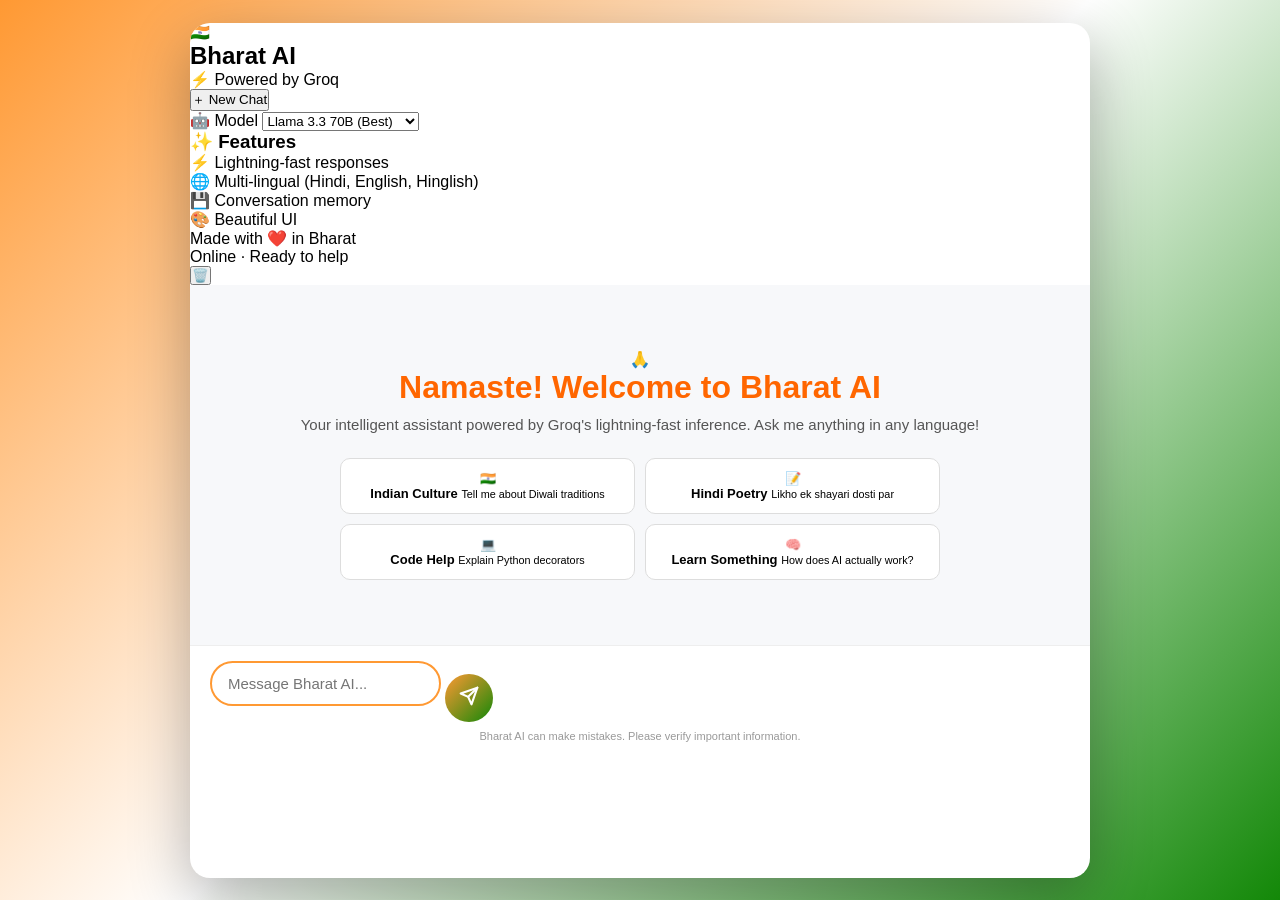
==== commit 54ddb00d: "Enhance index.html with new title and layout Updated the title and added new elements for improved U" ====
--- a/index.html
+++ b/index.html
@@ -3,54 +3,130 @@
 <head>
   <meta charset="UTF-8" />
   <meta name="viewport" content="width=device-width, initial-scale=1.0" />
-  <title>Bharat AI - Your Intelligent Assistant</title>
+  <title>Bharat AI ⚡ Powered by Groq</title>
+  <link rel="preconnect" href="https://fonts.googleapis.com">
+  <link rel="preconnect" href="https://fonts.gstatic.com" crossorigin>
+  <link href="https://fonts.googleapis.com/css2?family=Poppins:wght@300;400;500;600;700;800&display=swap" rel="stylesheet">
   <link rel="stylesheet" href="style.css" />
 </head>
 <body>
+  <div class="bg-animation">
+    <div class="circle c1"></div>
+    <div class="circle c2"></div>
+    <div class="circle c3"></div>
+  </div>
+
   <div class="app">
-    <!-- Header -->
-    <header class="header">
-      <div class="logo">
-        <div class="logo-icon">🇮🇳</div>
+    <!-- Sidebar -->
+    <aside class="sidebar">
+      <div class="brand">
+        <div class="brand-icon">🇮🇳</div>
         <div>
           <h1>Bharat AI</h1>
-          <p class="tagline">Your Intelligent Indian Assistant</p>
+          <span class="powered">⚡ Powered by Groq</span>
         </div>
       </div>
-      <button id="clearBtn" class="clear-btn" title="Clear chat">🗑️ Clear</button>
-    </header>
 
-    <!-- Chat Window -->
-    <main id="chatWindow" class="chat-window">
-      <div class="welcome">
-        <h2>Namaste! 🙏</h2>
-        <p>I'm <strong>Bharat AI</strong>, powered by Google Gemini. Ask me anything!</p>
-        <div class="suggestions">
-          <button class="suggestion">Tell me about Indian culture</button>
-          <button class="suggestion">Write a poem in Hindi</button>
-          <button class="suggestion">Explain quantum physics simply</button>
-          <button class="suggestion">Help me code in Python</button>
+      <button id="newChatBtn" class="new-chat-btn">
+        <span>＋</span> New Chat
+      </button>
+
+      <div class="model-selector">
+        <label>🤖 Model</label>
+        <select id="modelSelect">
+          <option value="llama-3.3-70b-versatile">Llama 3.3 70B (Best)</option>
+          <option value="llama-3.1-8b-instant">Llama 3.1 8B (Fastest)</option>
+          <option value="gemma2-9b-it">Gemma 2 9B</option>
+          <option value="meta-llama/llama-4-scout-17b-16e-instruct">Llama 4 Scout</option>
+        </select>
+      </div>
+
+      <div class="info-box">
+        <h3>✨ Features</h3>
+        <ul>
+          <li>⚡ Lightning-fast responses</li>
+          <li>🌐 Multi-lingual (Hindi, English, Hinglish)</li>
+          <li>💾 Conversation memory</li>
+          <li>🎨 Beautiful UI</li>
+        </ul>
+      </div>
+
+      <div class="footer-credit">
+        <p>Made with ❤️ in Bharat</p>
+      </div>
+    </aside>
+
+    <!-- Main Chat Area -->
+    <main class="chat-area">
+      <header class="chat-header">
+        <div class="status">
+          <span class="status-dot"></span>
+          <span>Online · Ready to help</span>
+        </div>
+        <button id="clearBtn" class="icon-btn" title="Clear chat">🗑️</button>
+      </header>
+
+      <div id="chatWindow" class="chat-window">
+        <div class="welcome">
+          <div class="welcome-icon">🙏</div>
+          <h2>Namaste! Welcome to <span class="gradient-text">Bharat AI</span></h2>
+          <p>Your intelligent assistant powered by Groq's lightning-fast inference. Ask me anything in any language!</p>
+
+          <div class="suggestions">
+            <button class="suggestion">
+              <span class="emoji">🇮🇳</span>
+              <div>
+                <strong>Indian Culture</strong>
+                <small>Tell me about Diwali traditions</small>
+              </div>
+            </button>
+            <button class="suggestion">
+              <span class="emoji">📝</span>
+              <div>
+                <strong>Hindi Poetry</strong>
+                <small>Likho ek shayari dosti par</small>
+              </div>
+            </button>
+            <button class="suggestion">
+              <span class="emoji">💻</span>
+              <div>
+                <strong>Code Help</strong>
+                <small>Explain Python decorators</small>
+              </div>
+            </button>
+            <button class="suggestion">
+              <span class="emoji">🧠</span>
+              <div>
+                <strong>Learn Something</strong>
+                <small>How does AI actually work?</small>
+              </div>
+            </button>
+          </div>
         </div>
       </div>
+
+      <footer class="input-area">
+        <form id="chatForm" class="chat-form">
+          <div class="input-wrapper">
+            <textarea
+              id="userInput"
+              placeholder="Message Bharat AI..."
+              rows="1"
+              required
+            ></textarea>
+            <button type="submit" id="sendBtn" class="send-btn" title="Send">
+              <svg width="20" height="20" viewBox="0 0 24 24" fill="none" stroke="currentColor" stroke-width="2.5" stroke-linecap="round" stroke-linejoin="round">
+                <line x1="22" y1="2" x2="11" y2="13"></line>
+                <polygon points="22 2 15 22 11 13 2 9 22 2"></polygon>
+              </svg>
+            </button>
+          </div>
+        </form>
+        <p class="footer-note">Bharat AI can make mistakes. Please verify important information.</p>
+      </footer>
     </main>
-
-    <!-- Input -->
-    <footer class="input-area">
-      <form id="chatForm" class="chat-form">
-        <textarea
-          id="userInput"
-          placeholder="Ask Bharat AI anything..."
-          rows="1"
-          required
-        ></textarea>
-        <button type="submit" id="sendBtn" class="send-btn">
-          <span class="send-icon">➤</span>
-        </button>
-      </form>
-      <p class="footer-note">Bharat AI may produce inaccurate information. Verify important facts.</p>
-    </footer>
   </div>
 
   <script src="script.js"></script>
 </body>
-</html>
+          </html>
--- a/style.css
+++ b/style.css
@@ -0,0 +1,257 @@
+* {
+  margin: 0;
+  padding: 0;
+  box-sizing: border-box;
+  font-family: 'Segoe UI', Tahoma, Geneva, Verdana, sans-serif;
+}
+
+body {
+  background: linear-gradient(135deg, #ff9933 0%, #ffffff 50%, #138808 100%);
+  min-height: 100vh;
+  display: flex;
+  justify-content: center;
+  align-items: center;
+  padding: 10px;
+}
+
+.app {
+  width: 100%;
+  max-width: 900px;
+  height: 95vh;
+  background: #fff;
+  border-radius: 20px;
+  box-shadow: 0 20px 60px rgba(0, 0, 0, 0.3);
+  display: flex;
+  flex-direction: column;
+  overflow: hidden;
+}
+
+/* Header */
+.header {
+  background: linear-gradient(90deg, #ff9933, #138808);
+  color: white;
+  padding: 15px 25px;
+  display: flex;
+  justify-content: space-between;
+  align-items: center;
+}
+
+.logo {
+  display: flex;
+  align-items: center;
+  gap: 12px;
+}
+
+.logo-icon {
+  font-size: 36px;
+  background: white;
+  width: 50px;
+  height: 50px;
+  border-radius: 50%;
+  display: flex;
+  align-items: center;
+  justify-content: center;
+}
+
+.header h1 {
+  font-size: 22px;
+  font-weight: 700;
+}
+
+.tagline {
+  font-size: 12px;
+  opacity: 0.9;
+}
+
+.clear-btn {
+  background: rgba(255, 255, 255, 0.2);
+  border: 1px solid white;
+  color: white;
+  padding: 8px 14px;
+  border-radius: 20px;
+  cursor: pointer;
+  font-size: 13px;
+  transition: 0.2s;
+}
+
+.clear-btn:hover {
+  background: rgba(255, 255, 255, 0.35);
+}
+
+/* Chat Window */
+.chat-window {
+  flex: 1;
+  overflow-y: auto;
+  padding: 25px;
+  background: #f7f8fa;
+  scroll-behavior: smooth;
+}
+
+.welcome {
+  text-align: center;
+  padding: 40px 20px;
+  color: #555;
+}
+
+.welcome h2 {
+  font-size: 32px;
+  margin-bottom: 10px;
+  color: #ff6600;
+}
+
+.welcome p {
+  margin-bottom: 25px;
+  font-size: 15px;
+}
+
+.suggestions {
+  display: grid;
+  grid-template-columns: repeat(auto-fit, minmax(200px, 1fr));
+  gap: 10px;
+  max-width: 600px;
+  margin: 0 auto;
+}
+
+.suggestion {
+  background: white;
+  border: 1px solid #ddd;
+  padding: 12px;
+  border-radius: 10px;
+  cursor: pointer;
+  font-size: 13px;
+  transition: 0.2s;
+}
+
+.suggestion:hover {
+  background: #ff9933;
+  color: white;
+  border-color: #ff9933;
+  transform: translateY(-2px);
+}
+
+/* Messages */
+.message {
+  display: flex;
+  margin-bottom: 18px;
+  animation: fadeIn 0.3s ease;
+}
+
+@keyframes fadeIn {
+  from { opacity: 0; transform: translateY(10px); }
+  to { opacity: 1; transform: translateY(0); }
+}
+
+.message.user {
+  justify-content: flex-end;
+}
+
+.bubble {
+  max-width: 75%;
+  padding: 12px 18px;
+  border-radius: 18px;
+  line-height: 1.5;
+  font-size: 14.5px;
+  white-space: pre-wrap;
+  word-wrap: break-word;
+}
+
+.message.user .bubble {
+  background: linear-gradient(135deg, #ff9933, #ff6600);
+  color: white;
+  border-bottom-right-radius: 4px;
+}
+
+.message.bot .bubble {
+  background: white;
+  color: #333;
+  border: 1px solid #e0e0e0;
+  border-bottom-left-radius: 4px;
+}
+
+.message.bot .bubble strong { color: #138808; }
+
+.typing {
+  display: inline-flex;
+  gap: 4px;
+  padding: 5px 0;
+}
+
+.typing span {
+  width: 8px;
+  height: 8px;
+  background: #999;
+  border-radius: 50%;
+  animation: bounce 1.2s infinite;
+}
+
+.typing span:nth-child(2) { animation-delay: 0.2s; }
+.typing span:nth-child(3) { animation-delay: 0.4s; }
+
+@keyframes bounce {
+  0%, 60%, 100% { transform: translateY(0); opacity: 0.5; }
+  30% { transform: translateY(-8px); opacity: 1; }
+}
+
+/* Input */
+.input-area {
+  padding: 15px 20px;
+  background: white;
+  border-top: 1px solid #eee;
+}
+
+.chat-form {
+  display: flex;
+  gap: 10px;
+  align-items: flex-end;
+}
+
+textarea {
+  flex: 1;
+  padding: 12px 16px;
+  border: 2px solid #ddd;
+  border-radius: 25px;
+  font-size: 15px;
+  resize: none;
+  outline: none;
+  max-height: 120px;
+  transition: border 0.2s;
+  font-family: inherit;
+}
+
+textarea:focus {
+  border-color: #ff9933;
+}
+
+.send-btn {
+  width: 48px;
+  height: 48px;
+  border-radius: 50%;
+  border: none;
+  background: linear-gradient(135deg, #ff9933, #138808);
+  color: white;
+  font-size: 18px;
+  cursor: pointer;
+  transition: 0.2s;
+  flex-shrink: 0;
+}
+
+.send-btn:hover:not(:disabled) {
+  transform: scale(1.08);
+}
+
+.send-btn:disabled {
+  opacity: 0.5;
+  cursor: not-allowed;
+}
+
+.footer-note {
+  text-align: center;
+  font-size: 11px;
+  color: #999;
+  margin-top: 8px;
+}
+
+/* Scrollbar */
+.chat-window::-webkit-scrollbar { width: 8px; }
+.chat-window::-webkit-scrollbar-thumb { background: #ccc; border-radius: 4px; }
+.chat-window::-webkit-scrollbar-thumb:hover { background: #999; }
